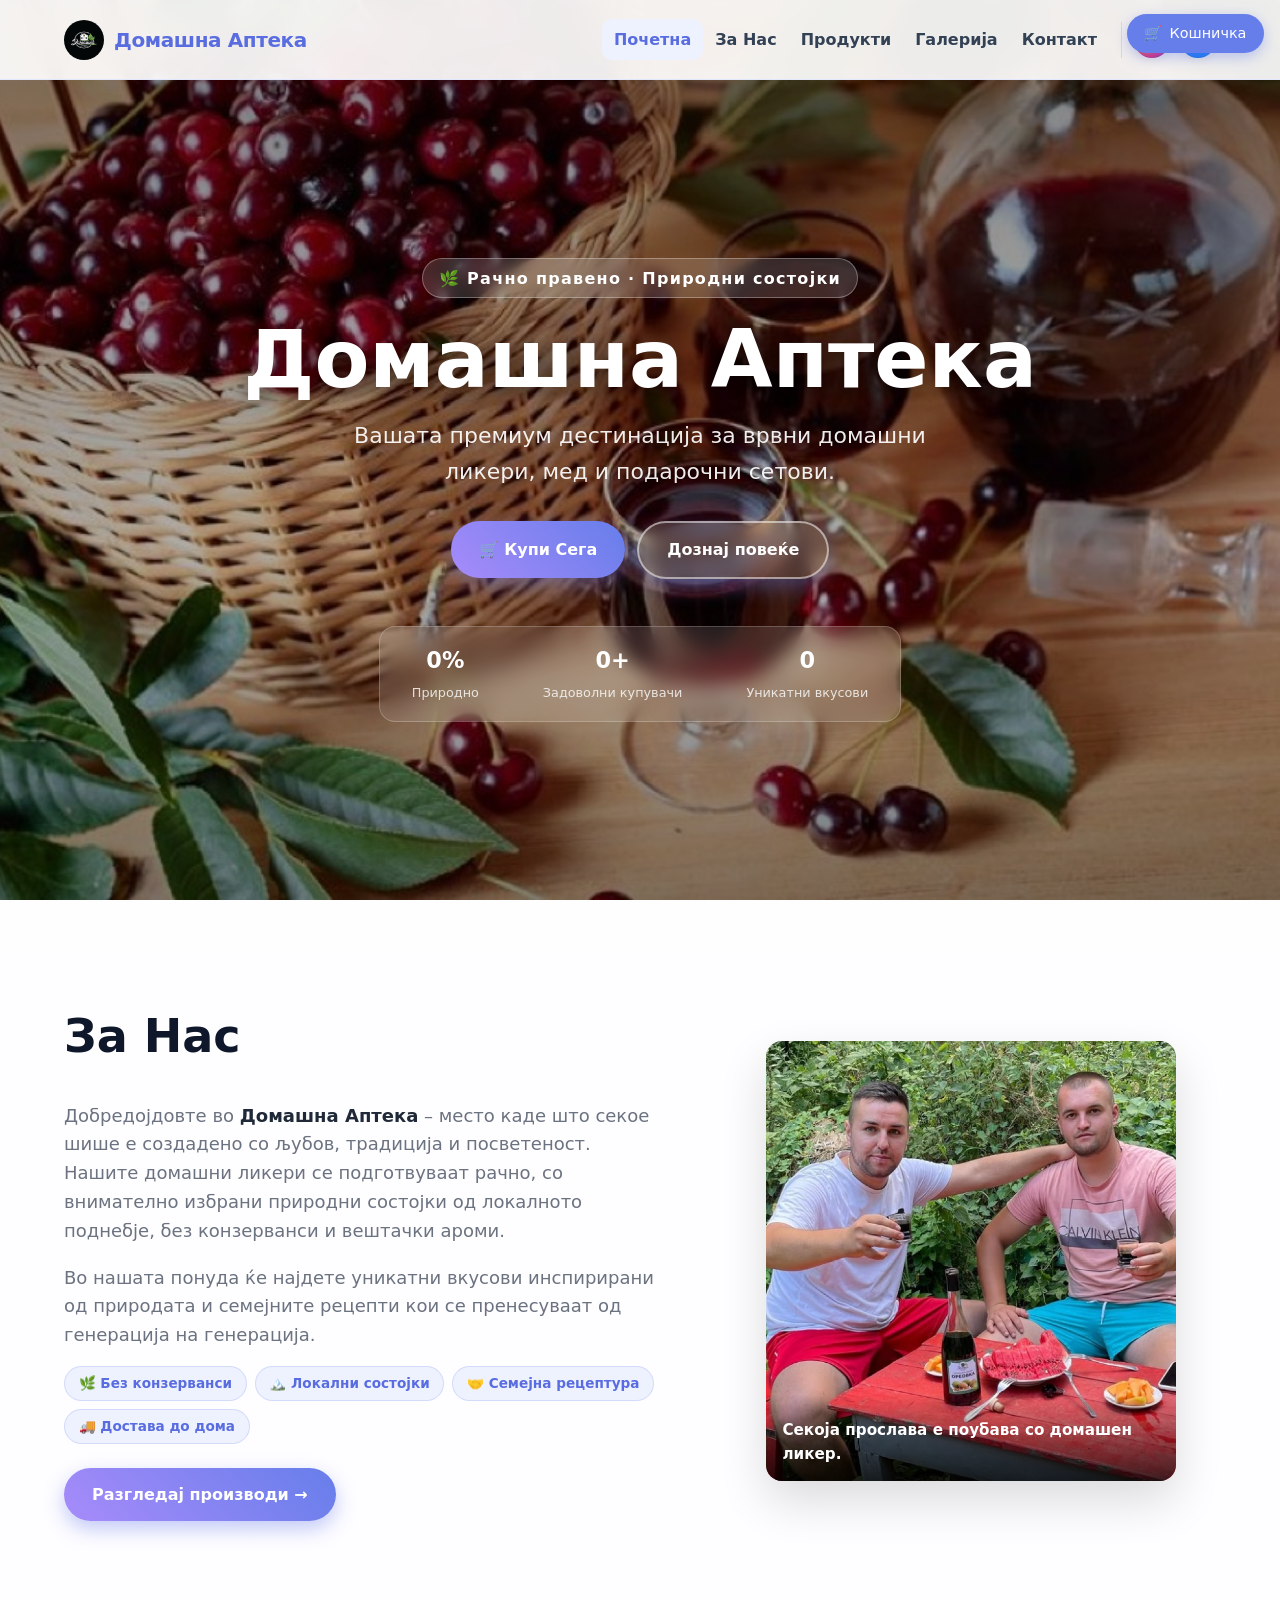
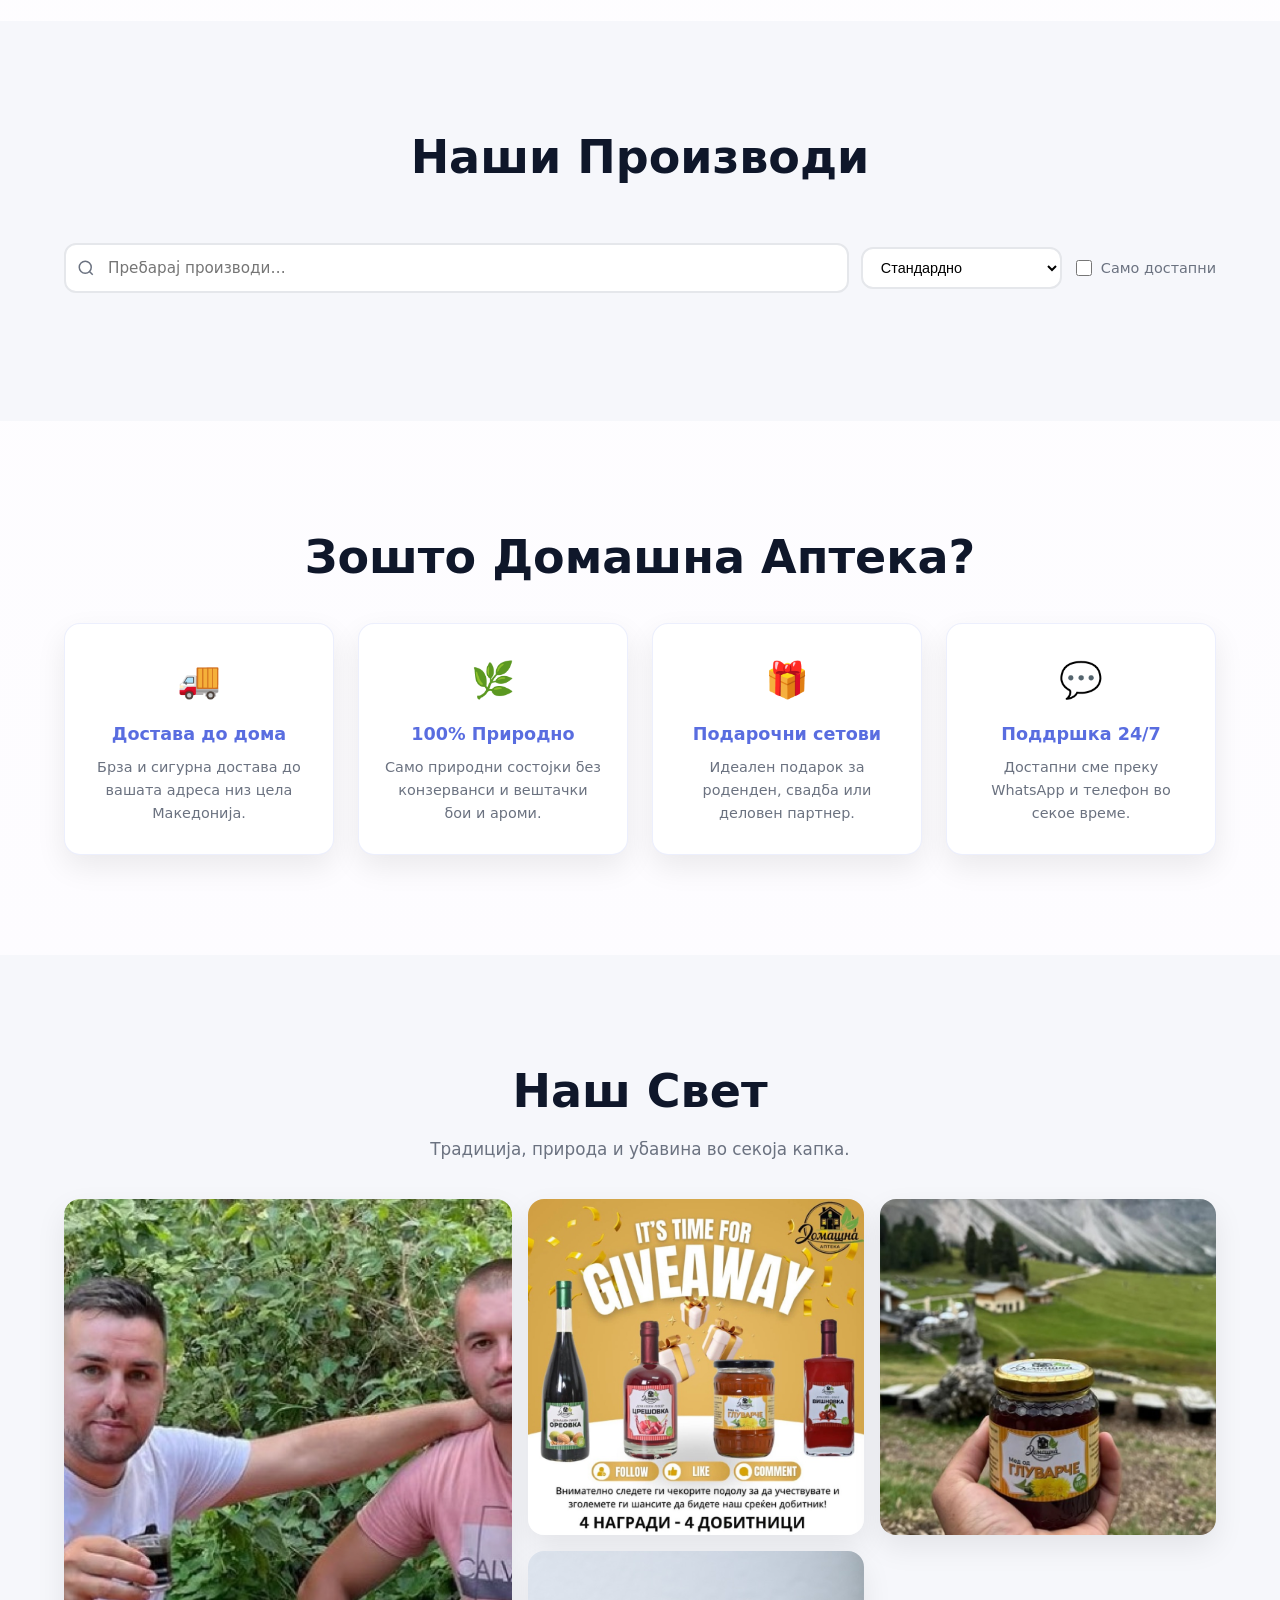
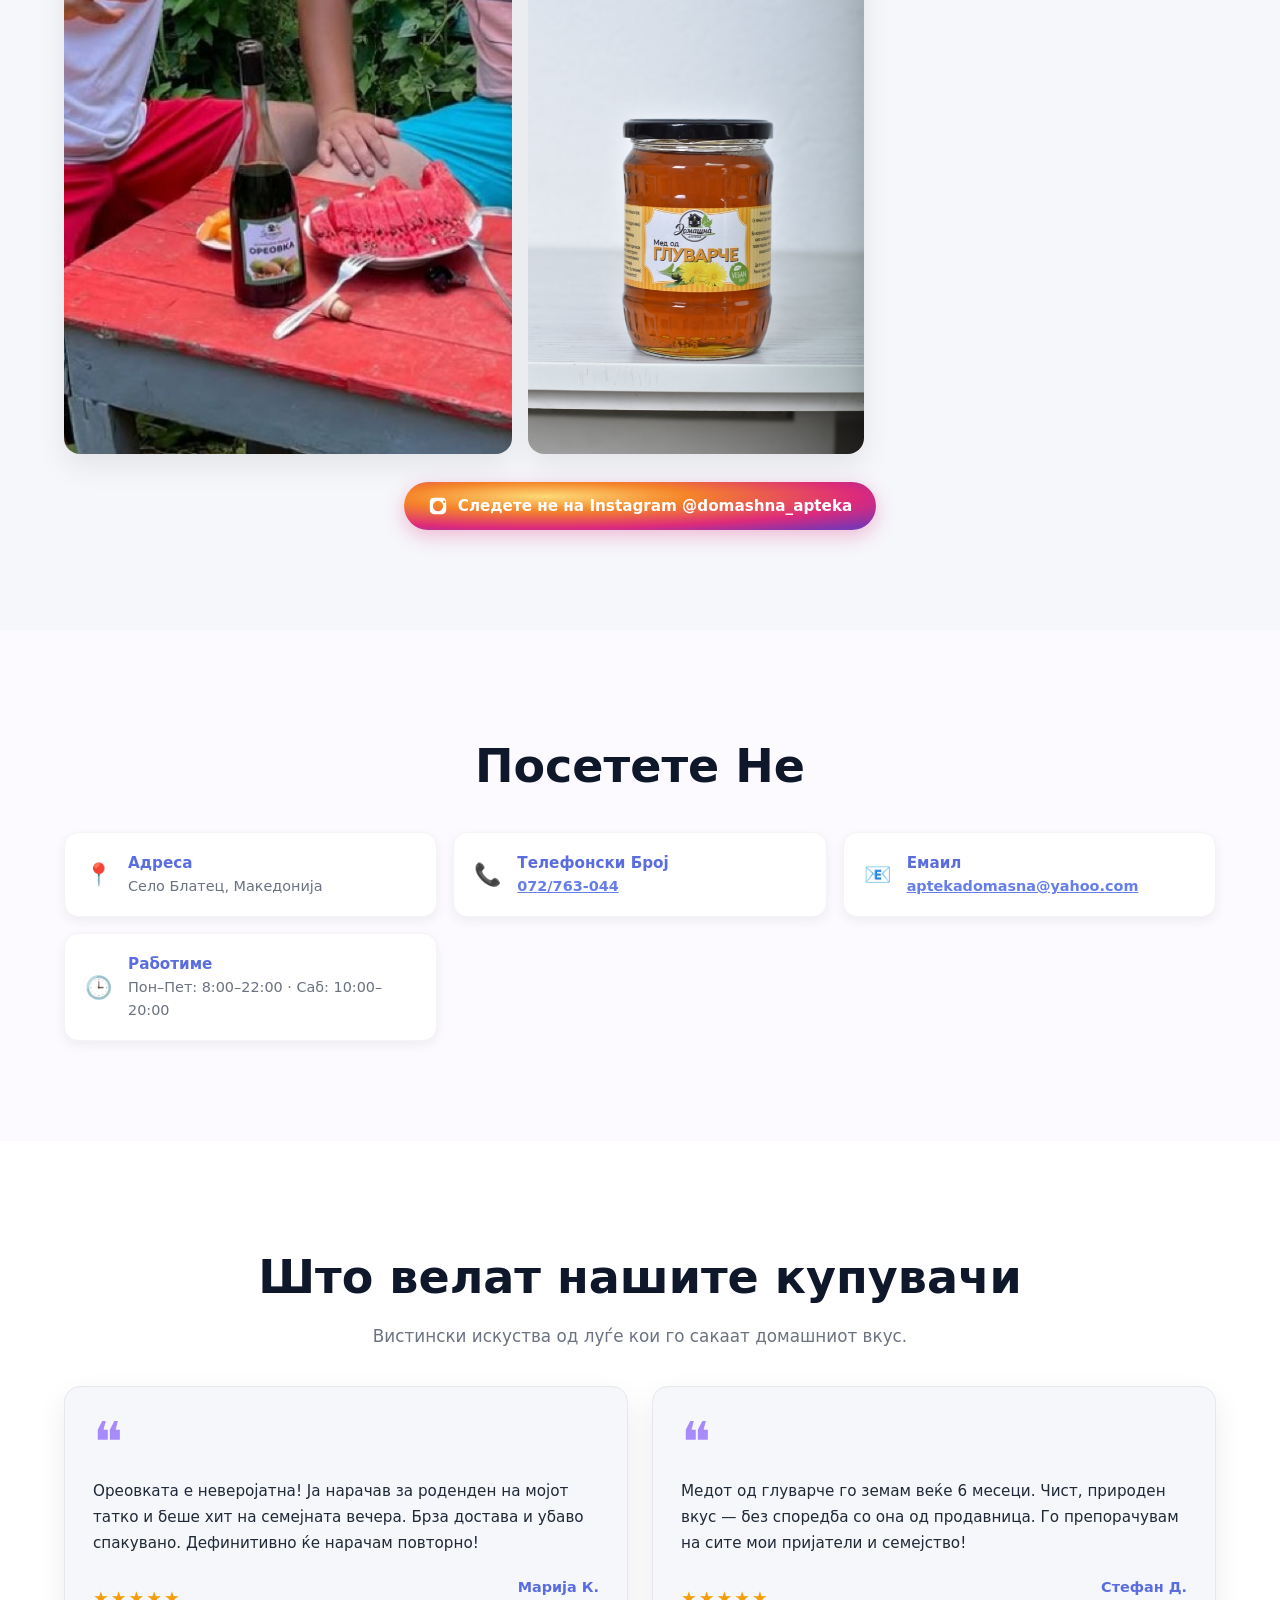
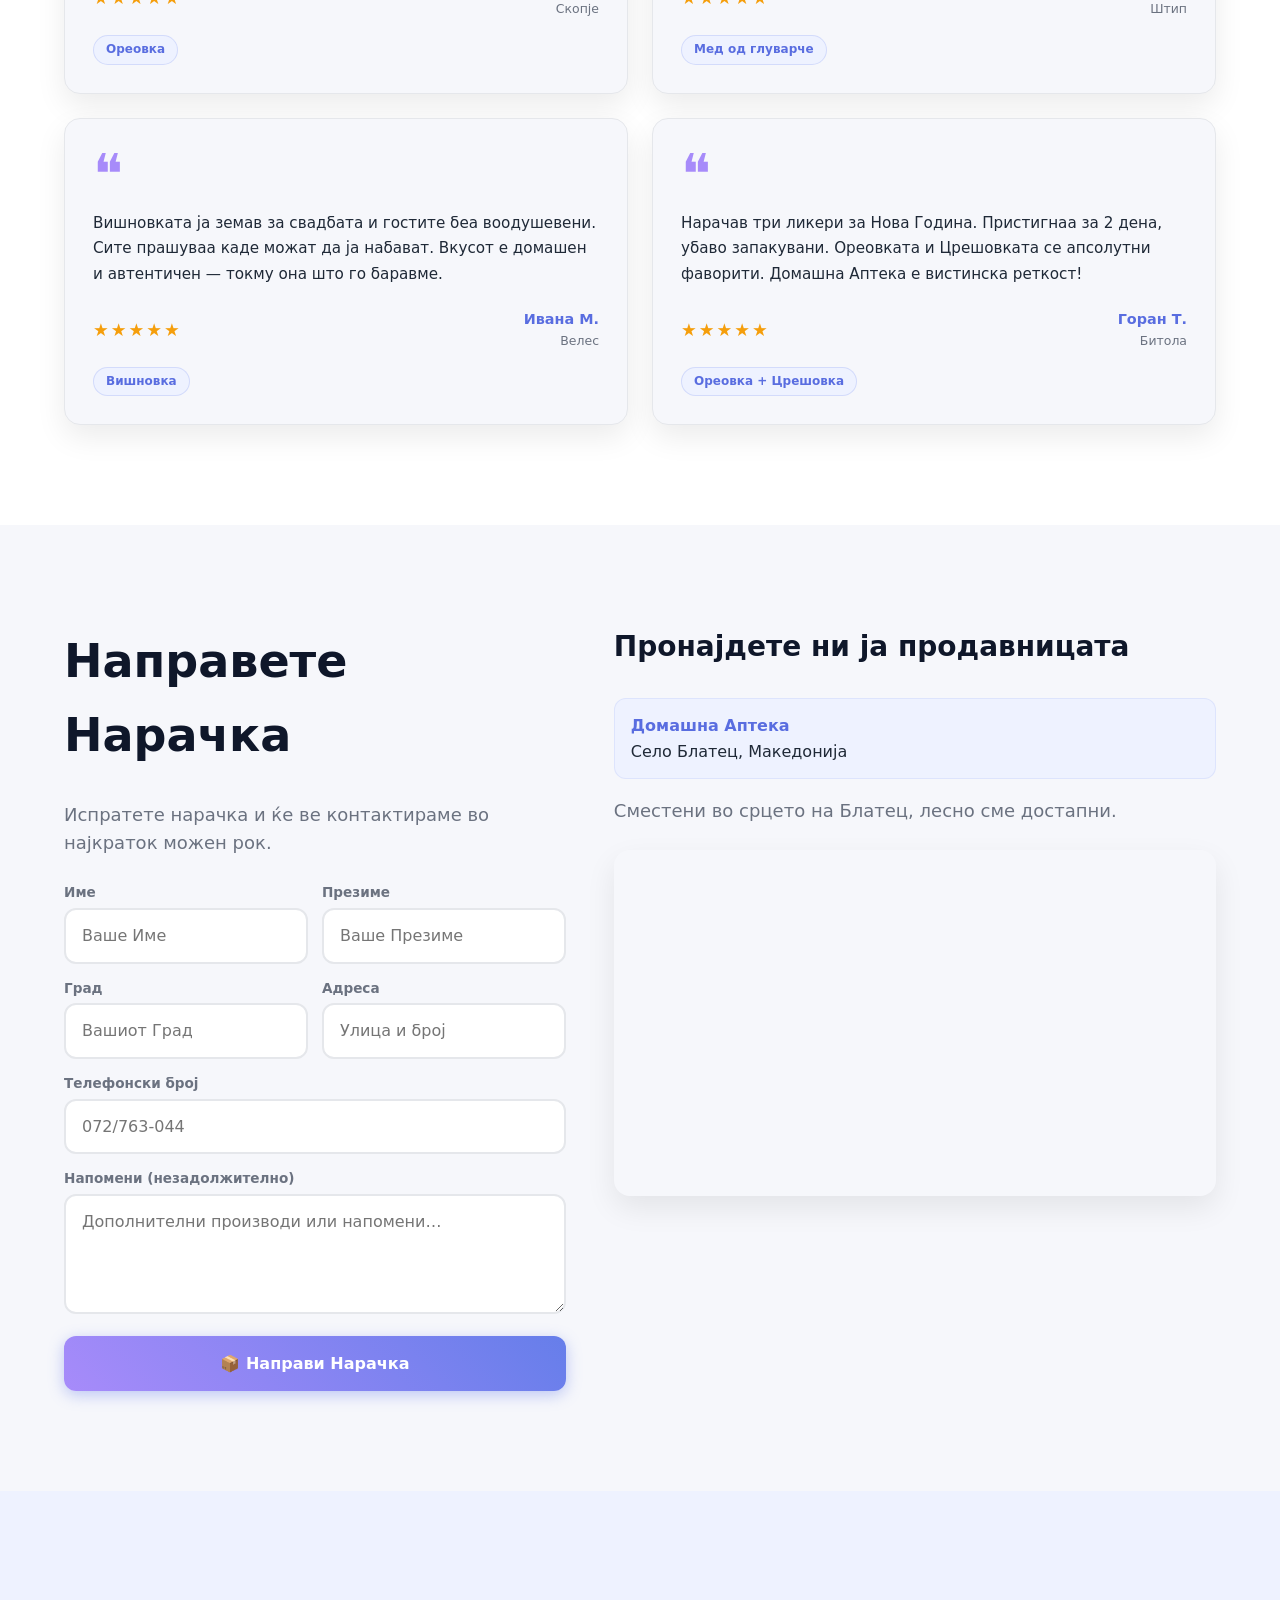
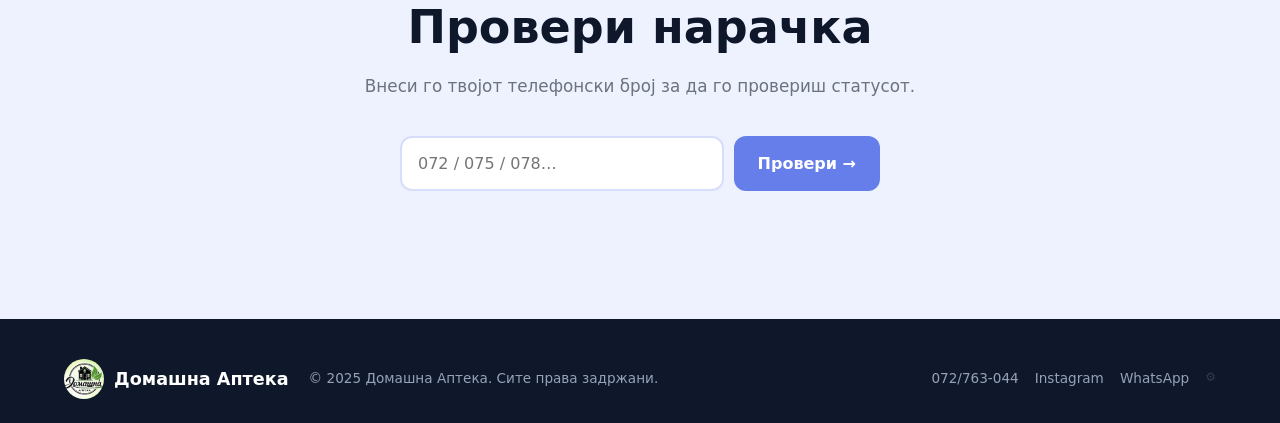
==== index.html @ 2263d2ec "Pre Release Features" ====
<!DOCTYPE html>
<html lang="mk">
<head>
  <meta charset="UTF-8" />
  <meta name="viewport" content="width=device-width, initial-scale=1" />
  <title>Домашна Аптека - Премиум домашни ликери и мед</title>
  <meta name="color-scheme" content="light" />
  <meta name="description" content="Домашна Аптека – рачно правени домашни ликери и мед од глуварче. Брза достава низ цела Македонија." />
  <link rel="canonical" href="https://domasna-apteka.com/" />
  <link rel="manifest" href="manifest.json" />
  <link rel="icon" href="Domasnav2/domasna_apteka/domasna_apteka_zeleno_logo.jpg" type="image/jpeg" />
  <meta name="theme-color" content="#667eea" />
  <meta name="apple-mobile-web-app-capable" content="yes" />
  <meta name="apple-mobile-web-app-status-bar-style" content="default" />

  <meta property="og:type"        content="website" />
  <meta property="og:locale"      content="mk_MK" />
  <meta property="og:title"       content="Домашна Аптека - Премиум домашни ликери и мед" />
  <meta property="og:description" content="Рачно правени домашни ликери, мед и подарочни сетови. Достава низ цела Македонија." />
  <meta property="og:url"         content="https://domasna-apteka.com/" />
  <meta property="og:image"       content="https://domasna-apteka.com/Domasnav2/domasna_apteka/Nazdravje.jpg" />

  <link rel="sitemap" type="application/xml" href="sitemap.xml" />
  <link rel="preload" as="image" href="Domasnav2/domasna_apteka/back_photo_index.jpg" fetchpriority="high" />
  <link rel="stylesheet" href="Domasnav2/style.css" />

  <script type="application/ld+json">
  {
    "@context": "https://schema.org",
    "@type": "LocalBusiness",
    "name": "Домашна Аптека",
    "url": "https://domasna-apteka.com/",
    "telephone": "+38972763044",
    "email": "aptekadomasna@yahoo.com",
    "image": "https://domasna-apteka.com/Domasnav2/domasna_apteka/Nazdravje.jpg",
    "priceRange": "$$",
    "address": {
      "@type": "PostalAddress",
      "addressCountry": "MK",
      "addressLocality": "Блатец",
      "streetAddress": "Село Блатец"
    },
    "openingHours": ["Mo-Fr 08:00-22:00", "Sa 10:00-20:00"]
  }
  </script>
</head>
<body>
  <a class="skip-link" href="#home">Прескокни до содржина</a>

  <!-- Toast container -->
  <div id="toastContainer" class="toast-container" aria-live="polite" aria-atomic="false"></div>

  <!-- Cart overlay -->
  <div class="cart-overlay" id="cartOverlay" aria-hidden="true"></div>

  <!-- Cart FAB -->
  <button class="cart-fab" id="cartFab" aria-label="Отвори кошничка" aria-haspopup="dialog">
    🛒 <span class="cart-fab-label">Кошничка</span>
    <span class="cart-badge" id="cartBadge1" hidden>0</span>
  </button>

  <!-- Cart Drawer -->
  <div class="cart-drawer" id="cartDrawer"
       role="dialog" aria-modal="true" aria-label="Кошничка" aria-hidden="true">
    <div class="cart-header">
      <h2 class="cart-title">🛒 Кошничка</h2>
      <button class="cart-close" id="cartClose" aria-label="Затвори кошничка">✕</button>
    </div>
    <div id="cartItems" class="cart-items">
      <p class="cart-empty">Кошничката е празна.</p>
    </div>
    <div class="cart-footer">
      <div class="cart-total">
        <span>Вкупно:</span>
        <strong id="cartTotal">0 ден</strong>
      </div>
      <button class="cart-checkout" id="cartCheckoutBtn" disabled>
        Продолжи кон нарачка →
      </button>
    </div>
  </div>

  <!-- ═══════════ Navbar ═══════════ -->
  <nav class="navbar" aria-label="Главна навигација">
    <div class="nav-inner container">
      <div class="brand">
        <img src="Domasnav2/domasna_apteka/domasna_apteka_logo_crno.jpg"
             alt="Лого Домашна Аптека" loading="eager" width="32" height="32" />
        <a href="#home" class="logo">Домашна Аптека</a>
      </div>
      <button class="nav-toggle" id="navToggle"
              aria-controls="navMenu" aria-expanded="false" aria-label="Мени">
        <span></span><span></span><span></span>
      </button>
      <div class="nav-menu" id="navMenu" role="menu">
        <a href="#home"     role="menuitem" class="active">Почетна</a>
        <a href="#about"    role="menuitem">За Нас</a>
        <a href="#products" role="menuitem">Продукти</a>
        <a href="#gallery"  role="menuitem">Галерија</a>
        <a href="#contact"  role="menuitem">Контакт</a>
        <div class="nav-social" aria-label="Социјални мрежи">
          <a class="social-link instagram"
             href="https://www.instagram.com/domashna_apteka/"
             target="_blank" rel="noopener noreferrer"
             aria-label="Instagram" title="Instagram">
            <svg viewBox="0 0 24 24" aria-hidden="true">
              <path fill="currentColor" d="M12 2.163c3.204 0 3.584.012 4.85.07 3.252.148 4.771 1.691 4.919 4.919.058 1.265.069 1.645.069 4.849 0 3.205-.012 3.584-.069 4.849-.149 3.225-1.664 4.771-4.919 4.919-1.266.058-1.644.07-4.85.07-3.204 0-3.584-.012-4.849-.07-3.26-.149-4.771-1.699-4.919-4.92-.058-1.265-.07-1.644-.07-4.849 0-3.204.013-3.583.07-4.849.149-3.227 1.664-4.771 4.919-4.919 1.266-.057 1.645-.069 4.849-.069zm0 3.675a6.162 6.162 0 1 0 0 12.324 6.162 6.162 0 0 0 0-12.324zm7.406-.358a1.44 1.44 0 1 0 0 2.88 1.44 1.44 0 0 0 0-2.88z"/>
            </svg>
          </a>
          <a class="social-link facebook"
             href="https://www.facebook.com/domashnaaptekaofficial"
             target="_blank" rel="noopener noreferrer"
             aria-label="Facebook" title="Facebook">
            <svg viewBox="0 0 24 24" aria-hidden="true">
              <path fill="currentColor" d="M24 12.073C24 5.446 18.627 0 12 0S0 5.446 0 12.073C0 18.1 4.388 23.064 10.125 23.964v-8.385H7.078v-3.47h3.047V9.43c0-3.007 1.792-4.669 4.533-4.669 1.312 0 2.686.235 2.686.235v2.953H15.83c-1.491 0-1.956.925-1.956 1.874v2.25h3.328l-.532 3.47h-2.796v8.385C19.612 23.027 24 18.062 24 12.073z"/>
            </svg>
          </a>
        </div>
      </div>
    </div>
  </nav>

  <!-- ═══════════ Hero ═══════════ -->
  <header id="home" class="hero">
    <div class="container hero-content">
      <p class="hero-eyebrow">🌿 Рачно правено · Природни состојки</p>
      <h1>Домашна Аптека</h1>
      <p class="hero-sub">Вашата премиум дестинација за врвни домашни ликери, мед и подарочни сетови.</p>
      <div class="hero-btns">
        <a class="btn btn--primary" href="#products">🛒 Купи Сега</a>
        <a class="btn btn--ghost" href="#about">Дознај повеќе</a>
      </div>
      <div class="hero-stats">
        <div class="hero-stat">
          <strong class="count-up" data-count="100" data-suffix="%">0%</strong>
          <span>Природно</span>
        </div>
        <div class="hero-stat">
          <strong class="count-up" data-count="50" data-suffix="+">0+</strong>
          <span>Задоволни купувачи</span>
        </div>
        <div class="hero-stat">
          <strong class="count-up" data-count="4" data-suffix="">0</strong>
          <span>Уникатни вкусови</span>
        </div>
      </div>
    </div>
  </header>

  <!-- ═══════════ About ═══════════ -->
  <section id="about">
    <div class="container about">
      <div class="about-text">
        <h2 class="section-title" style="text-align:left">За Нас</h2>
        <p>Добредојдовте во <strong>Домашна Аптека</strong> – место каде што секое шише е создадено со љубов, традиција и посветеност. Нашите домашни ликери се подготвуваат рачно, со внимателно избрани природни состојки од локалното поднебје, без конзерванси и вештачки ароми.</p>
        <p>Во нашата понуда ќе најдете уникатни вкусови инспирирани од природата и семејните рецепти кои се пренесуваат од генерација на генерација.</p>
        <div class="about-badges">
          <span class="about-badge">🌿 Без конзерванси</span>
          <span class="about-badge">🏔️ Локални состојки</span>
          <span class="about-badge">🤝 Семејна рецептура</span>
          <span class="about-badge">🚚 Достава до дома</span>
        </div>
        <a class="btn btn--primary" href="#products" style="margin-top:1.5rem;display:inline-block">Разгледај производи →</a>
      </div>
      <figure class="about-img">
        <img src="Domasnav2/domasna_apteka/Nazdravje.jpg"
             alt="Домашна Аптека - Наздравје" loading="lazy" />
        <figcaption>Секоја прослава е поубава со домашен ликер.</figcaption>
      </figure>
    </div>
  </section>

  <!-- ═══════════ Products ═══════════ -->
  <section id="products" class="bg-surface-2">
    <div class="container">
      <h2 class="section-title">Наши Производи</h2>

      <!-- Category tabs (populated by JS when products have categories) -->
      <div id="categoryTabs" class="category-tabs" hidden aria-label="Категории" role="tablist"></div>

      <!-- Search & filter toolbar -->
      <div class="products-toolbar" role="search" aria-label="Филтрирај производи">
        <div class="search-wrap">
          <label for="productSearch" class="sr-only">Пребарај производи</label>
          <svg class="search-icon" viewBox="0 0 24 24" aria-hidden="true" fill="none" stroke="currentColor" stroke-width="2">
            <circle cx="11" cy="11" r="8"/><path d="m21 21-4.35-4.35"/>
          </svg>
          <input type="search" id="productSearch" placeholder="Пребарај производи…" autocomplete="off" />
        </div>
        <div class="filter-group">
          <label for="productSort" class="sr-only">Сортирај</label>
          <select id="productSort" aria-label="Сортирај производи">
            <option value="default">Стандардно</option>
            <option value="price-asc">Цена: ниска → висока</option>
            <option value="price-desc">Цена: висока → ниска</option>
          </select>
          <label class="stock-toggle">
            <input type="checkbox" id="inStockOnly" />
            <span>Само достапни</span>
          </label>
        </div>
      </div>

      <div class="grid auto" id="productsGrid" aria-live="polite" aria-label="Листа на производи">
        <!-- Populated by app.js -->
      </div>
    </div>
  </section>

  <!-- ═══════════ Services ═══════════ -->
  <section id="services">
    <div class="container">
      <h2 class="section-title">Зошто Домашна Аптека?</h2>
      <div class="services-grid">
        <div class="service">
          <div class="service-icon">🚚</div>
          <h3>Достава до дома</h3>
          <p>Брза и сигурна достава до вашата адреса низ цела Македонија.</p>
        </div>
        <div class="service">
          <div class="service-icon">🌿</div>
          <h3>100% Природно</h3>
          <p>Само природни состојки без конзерванси и вештачки бои и ароми.</p>
        </div>
        <div class="service">
          <div class="service-icon">🎁</div>
          <h3>Подарочни сетови</h3>
          <p>Идеален подарок за роденден, свадба или деловен партнер.</p>
        </div>
        <div class="service">
          <div class="service-icon">💬</div>
          <h3>Поддршка 24/7</h3>
          <p>Достапни сме преку WhatsApp и телефон во секое време.</p>
        </div>
      </div>
    </div>
  </section>

  <!-- ═══════════ Gallery ═══════════ -->
  <section id="gallery" class="bg-surface-2">
    <div class="container">
      <h2 class="section-title">Наш Свет</h2>
      <p class="section-sub">Традиција, природа и убавина во секоја капка.</p>
      <div class="gallery-grid">
        <figure class="gallery-item gallery-item--tall">
          <img src="Domasnav2/domasna_apteka/Nazdravje.jpg"
               alt="Наздравје - Домашна Аптека" loading="lazy" />
          <figcaption>Традиција</figcaption>
        </figure>
        <figure class="gallery-item">
          <img src="Domasnav2/domasna_apteka/GiveAway.jpg"
               alt="Подарок од Домашна Аптека" loading="lazy" />
          <figcaption>Заедница</figcaption>
        </figure>
        <figure class="gallery-item">
          <img src="Domasnav2/domasna_apteka/medgluvarce_planina.jpg"
               alt="Мед Глуварче - природа" loading="lazy" />
          <figcaption>Природа</figcaption>
        </figure>
        <figure class="gallery-item">
          <img src="Domasnav2/domasna_apteka/DSC_0210.JPG"
               alt="Домашна Аптека - производство" loading="lazy" />
          <figcaption>Рачна изработка</figcaption>
        </figure>
      </div>
      <div class="gallery-cta">
        <a href="https://www.instagram.com/domashna_apteka/"
           target="_blank" rel="noopener noreferrer" class="btn-instagram">
          <svg viewBox="0 0 24 24" aria-hidden="true" width="20" height="20">
            <path fill="currentColor" d="M12 2.163c3.204 0 3.584.012 4.85.07 3.252.148 4.771 1.691 4.919 4.919.058 1.265.069 1.645.069 4.849 0 3.205-.012 3.584-.069 4.849-.149 3.225-1.664 4.771-4.919 4.919-1.266.058-1.644.07-4.85.07-3.204 0-3.584-.012-4.849-.07-3.26-.149-4.771-1.699-4.919-4.92-.058-1.265-.07-1.644-.07-4.849 0-3.204.013-3.583.07-4.849.149-3.227 1.664-4.771 4.919-4.919 1.266-.057 1.645-.069 4.849-.069zm0 3.675a6.162 6.162 0 1 0 0 12.324 6.162 6.162 0 0 0 0-12.324zm7.406-.358a1.44 1.44 0 1 0 0 2.88 1.44 1.44 0 0 0 0-2.88z"/>
          </svg>
          Следете не на Instagram @domashna_apteka
        </a>
      </div>
    </div>
  </section>

  <!-- ═══════════ Contact info ═══════════ -->
  <section id="contact">
    <div class="container">
      <h2 class="section-title">Посетете Не</h2>
      <div class="grid auto contact-quick">
        <div class="contact-item">
          <div class="ico">📍</div>
          <div><h4>Адреса</h4><p>Село Блатец, Македонија</p></div>
        </div>
        <div class="contact-item">
          <div class="ico">📞</div>
          <div>
            <h4>Телефонски Број</h4>
            <p><a href="tel:+38972763044">072/763-044</a></p>
          </div>
        </div>
        <div class="contact-item">
          <div class="ico">📧</div>
          <div>
            <h4>Емаил</h4>
            <p><a href="mailto:aptekadomasna@yahoo.com">aptekadomasna@yahoo.com</a></p>
          </div>
        </div>
        <div class="contact-item">
          <div class="ico">🕒</div>
          <div><h4>Работиме</h4><p>Пон–Пет: 8:00–22:00 · Саб: 10:00–20:00</p></div>
        </div>
      </div>
    </div>
  </section>

  <!-- ═══════════ Testimonials ═══════════ -->
  <section id="testimonials">
    <div class="container">
      <h2 class="section-title">Што велат нашите купувачи</h2>
      <p class="section-sub">Вистински искуства од луѓе кои го сакаат домашниот вкус.</p>
      <div class="testimonials-grid">

        <article class="testi-card">
          <div class="testi-quote">❝</div>
          <p class="testi-text">Ореовката е неверојатна! Ја нарачав за роденден на мојот татко и беше хит на семејната вечера. Брза достава и убаво спакувано. Дефинитивно ќе нарачам повторно!</p>
          <div class="testi-footer">
            <div class="testi-stars" aria-label="5 од 5 ѕвезди">★★★★★</div>
            <div class="testi-author">
              <strong>Марија К.</strong>
              <span>Скопје</span>
            </div>
          </div>
          <div class="testi-product">Ореовка</div>
        </article>

        <article class="testi-card">
          <div class="testi-quote">❝</div>
          <p class="testi-text">Медот од глуварче го земам веќе 6 месеци. Чист, природен вкус — без споредба со она од продавница. Го препорачувам на сите мои пријатели и семејство!</p>
          <div class="testi-footer">
            <div class="testi-stars" aria-label="5 од 5 ѕвезди">★★★★★</div>
            <div class="testi-author">
              <strong>Стефан Д.</strong>
              <span>Штип</span>
            </div>
          </div>
          <div class="testi-product">Мед од глуварче</div>
        </article>

        <article class="testi-card">
          <div class="testi-quote">❝</div>
          <p class="testi-text">Вишновката ја земав за свадбата и гостите беа воодушевени. Сите прашуваа каде можат да ја набават. Вкусот е домашен и автентичен — токму она што го баравме.</p>
          <div class="testi-footer">
            <div class="testi-stars" aria-label="5 од 5 ѕвезди">★★★★★</div>
            <div class="testi-author">
              <strong>Ивана М.</strong>
              <span>Велес</span>
            </div>
          </div>
          <div class="testi-product">Вишновка</div>
        </article>

        <article class="testi-card">
          <div class="testi-quote">❝</div>
          <p class="testi-text">Нарачав три ликери за Нова Година. Пристигнаа за 2 дена, убаво запакувани. Ореовката и Црешовката се апсолутни фаворити. Домашна Аптека е вистинска реткост!</p>
          <div class="testi-footer">
            <div class="testi-stars" aria-label="5 од 5 ѕвезди">★★★★★</div>
            <div class="testi-author">
              <strong>Горан Т.</strong>
              <span>Битола</span>
            </div>
          </div>
          <div class="testi-product">Ореовка + Црешовка</div>
        </article>

      </div>
    </div>
  </section>

  <!-- ═══════════ Order form & Map ═══════════ -->
  <section class="bg-surface-2">
    <div class="container contact-wrap" id="order">

      <!-- Left: form or confirmation -->
      <div>
        <h2 class="section-title mb-8" style="text-align:left">Направете Нарачка</h2>
        <p class="subtitle">Испратете нарачка и ќе ве контактираме во најкраток можен рок.</p>

        <!-- Form -->
        <div id="formSection">
          <div class="alert ok" id="successMessage" hidden role="alert"></div>
          <div class="alert err" id="errorMessage"  hidden role="alert"></div>

          <form id="contactForm" novalidate>
            <div class="form-group-grid">
              <div>
                <label for="name">Име</label>
                <input type="text" id="name" name="name" placeholder="Ваше Име"
                       autocomplete="given-name" required />
              </div>
              <div>
                <label for="surname">Презиме</label>
                <input type="text" id="surname" name="surname" placeholder="Ваше Презиме"
                       autocomplete="family-name" required />
              </div>
            </div>
            <div class="form-group-grid">
              <div>
                <label for="city">Град</label>
                <input type="text" id="city" name="city" placeholder="Вашиот Град"
                       autocomplete="address-level2" required />
              </div>
              <div>
                <label for="address">Адреса</label>
                <input type="text" id="address" name="address" placeholder="Улица и број"
                       autocomplete="street-address" required />
              </div>
            </div>
            <div>
              <label for="phone">Телефонски број</label>
              <input type="tel" id="phone" name="phone" placeholder="072/763-044"
                     inputmode="tel" autocomplete="tel" required
                     pattern="^\+?[0-9\s\-()]{7,}$"
                     title="Внесете валиден телефонски број" />
            </div>
            <div>
              <label for="message">Напомени (незадолжително)</label>
              <textarea id="message" name="message"
                        placeholder="Дополнителни производи или напомени…"></textarea>
            </div>
            <button type="submit" id="submitBtn">📦 Направи Нарачка</button>
          </form>
        </div>

        <!-- Order confirmation (shown after successful submit) -->
        <div id="orderConfirm" hidden class="order-confirm"></div>
      </div>

      <!-- Right: map -->
      <div>
        <h3 class="section-title mb-8" style="text-align:left;font-size:clamp(20px,2.5vw,28px)">Пронајдете ни ја продавницата</h3>
        <div class="location-info">
          <strong>Домашна Аптека</strong><br />
          <span>Село Блатец, Македонија</span>
        </div>
        <p class="subtitle">Сместени во срцето на Блатец, лесно сме достапни.</p>
        <div class="map">
          <iframe loading="lazy" allowfullscreen referrerpolicy="no-referrer-when-downgrade"
            title="Локација на Домашна Аптека"
            src="https://www.google.com/maps/embed?pb=!1m18!1m12!1m3!1d10234.690689928013!2d22.57366382890801!3d41.83584450320912!2m3!1f0!2f0!3f0!3m2!1i1024!2i768!4f13.1!3m3!1m2!1s0x13558ae7ae6c31eb%3A0x7187b72871c4fe4e!2sBlatec!5e1!3m2!1sen!2smk!4v1750812785517!5m2!1sen!2smk"></iframe>
        </div>
      </div>
    </div>
  </section>

  <!-- ═══════════ Order status lookup ═══════════ -->
  <section id="track">
    <div class="container">
      <h2 class="section-title">Провери нарачка</h2>
      <p class="section-sub">Внеси го твојот телефонски број за да го провериш статусот.</p>
      <div class="status-lookup">
        <label for="statusPhone" class="sr-only">Телефонски број</label>
        <input type="tel" id="statusPhone" placeholder="072 / 075 / 078…" inputmode="tel" />
        <button id="statusLookupBtn" class="btn-lookup">Провери →</button>
      </div>
      <div id="statusResult" class="status-result" aria-live="polite"></div>
    </div>
  </section>

  <!-- ═══════════ Footer ═══════════ -->
  <footer>
    <div class="footer-inner container">
      <div class="footer-brand">
        <img src="Domasnav2/domasna_apteka/domasna_apteka_zeleno_logo.jpg"
             alt="Домашна Аптека" width="40" height="40" loading="lazy" />
        <span>Домашна Аптека</span>
      </div>
      <p class="footer-copy">&copy; 2025 Домашна Аптека. Сите права задржани.</p>
      <div class="footer-links">
        <a href="tel:+38972763044">072/763-044</a>
        <a href="https://www.instagram.com/domashna_apteka/" target="_blank" rel="noopener">Instagram</a>
        <a href="https://wa.me/38972763044" target="_blank" rel="noopener">WhatsApp</a>
        <a href="admin.html" style="opacity:.25;font-size:.75rem">⚙</a>
      </div>
    </div>
  </footer>

  <!-- Mobile tab bar -->
  <nav class="tab-bar" aria-label="Мобилна навигација">
    <a class="tab-item" href="#home" data-section="home" aria-label="Почетна">
      <svg viewBox="0 0 24 24" fill="none" stroke="currentColor" stroke-width="2" aria-hidden="true">
        <path d="M3 9l9-7 9 7v11a2 2 0 0 1-2 2H5a2 2 0 0 1-2-2z"/><polyline points="9 22 9 12 15 12 15 22"/>
      </svg>
      <span>Почетна</span>
    </a>
    <a class="tab-item" href="#products" data-section="products" aria-label="Производи">
      <svg viewBox="0 0 24 24" fill="none" stroke="currentColor" stroke-width="2" aria-hidden="true">
        <path d="M21 16V8a2 2 0 0 0-1-1.73l-7-4a2 2 0 0 0-2 0l-7 4A2 2 0 0 0 3 8v8a2 2 0 0 0 1 1.73l7 4a2 2 0 0 0 2 0l7-4A2 2 0 0 0 21 16z"/>
      </svg>
      <span>Производи</span>
    </a>
    <button class="tab-item tab-item--cart" id="cartTab" aria-label="Кошничка">
      <span class="tab-cart-wrap">
        <svg viewBox="0 0 24 24" fill="none" stroke="currentColor" stroke-width="2" aria-hidden="true">
          <circle cx="9" cy="21" r="1"/><circle cx="20" cy="21" r="1"/>
          <path d="M1 1h4l2.68 13.39a2 2 0 0 0 2 1.61h9.72a2 2 0 0 0 2-1.61L23 6H6"/>
        </svg>
        <span class="cart-badge tab-cart-badge" hidden>0</span>
      </span>
      <span>Кошничка</span>
    </button>
    <a class="tab-item" href="#order" data-section="order" aria-label="Нарачај">
      <svg viewBox="0 0 24 24" fill="none" stroke="currentColor" stroke-width="2" aria-hidden="true">
        <path d="M14 2H6a2 2 0 0 0-2 2v16a2 2 0 0 0 2 2h12a2 2 0 0 0 2-2V8z"/><polyline points="14 2 14 8 20 8"/><line x1="16" y1="13" x2="8" y2="13"/><line x1="16" y1="17" x2="8" y2="17"/><polyline points="10 9 9 9 8 9"/>
      </svg>
      <span>Нарачај</span>
    </a>
  </nav>

  <!-- Lightbox -->
  <div id="lightbox" class="lightbox" hidden role="dialog" aria-modal="true" aria-label="Преглед на слика">
    <button class="lightbox-close" id="lightboxClose" aria-label="Затвори">✕</button>
    <img id="lightboxImg" src="" alt="" />
  </div>

  <script src="https://cdn.jsdelivr.net/npm/@emailjs/browser@4/dist/email.min.js"></script>
  <script type="module" src="Domasnav2/app.js"></script>
  <script>
    if ('serviceWorker' in navigator) {
      navigator.serviceWorker.register('./sw.js').catch(() => {});
    }
  </script>
</body>
</html>
---- Domasnav2/style.css ----
/* ─── Design tokens ─────────────────────────────────────────── */
:root {
  --bg-grad-start: #ffffff;
  --bg-grad-end:   #faf7ff;
  --text:          #1f2937;
  --muted:         #6b7280;

  --brand:         #667eea;
  --brand-dark:    #596de0;
  --brand-light:   #eef2ff;
  --brand-accent:  #a78bfa;

  --surface:       #ffffff;
  --surface-2:     #f6f7fb;
  --danger:        #e11d48;
  --success:       #16a34a;
  --warning:       #d97706;

  --radius:        16px;
  --radius-sm:     8px;
  --shadow:        0 12px 30px rgba(0,0,0,.08);
  --shadow-lg:     0 20px 48px rgba(0,0,0,.14);
  --container:     1200px;
  --nav-height:    64px;
  --nav-height-lg: 80px;
  --trans:         0.22s ease;

  --nav-icon-size: clamp(44px, 9vw, 52px);
  --nav-icon-gap:  clamp(10px, 3vw, 14px);
}

/* ─── Reset ─────────────────────────────────────────────────── */
*, *::before, *::after { box-sizing: border-box; }
html {
  scroll-behavior: smooth;
  scroll-padding-top: var(--nav-height);
}
body {
  margin: 0;
  font-family: system-ui, -apple-system, Segoe UI, Roboto, Arial, sans-serif;
  color: var(--text);
  background: linear-gradient(180deg, var(--bg-grad-start) 0%, var(--bg-grad-end) 100%);
  line-height: 1.6;
}
img { max-width: 100%; display: block; height: auto; }
a   { color: inherit; text-decoration: none; }

/* ─── Utilities ─────────────────────────────────────────────── */
.sr-only {
  position: absolute; width: 1px; height: 1px; padding: 0;
  margin: -1px; overflow: hidden; clip: rect(0,0,0,0);
  white-space: nowrap; border: 0;
}
.container {
  max-width: var(--container);
  margin-inline: auto;
  padding-inline: clamp(16px, 3vw, 24px);
}
section { padding-block: clamp(60px, 8vw, 100px); }
.grid   { display: grid; gap: clamp(20px, 3vw, 32px); }
.grid.auto { grid-template-columns: repeat(auto-fit, minmax(280px, 1fr)); }
.bg-white     { background: var(--surface); }
.bg-surface-2 { background: var(--surface-2); }
.mb-8 { margin-bottom: 8px; }
.muted { color: var(--muted); }
.brand-text { color: var(--brand); }
.subtitle   { font-size: 1.125rem; color: var(--muted); margin-bottom: 24px; }
.section-sub { text-align: center; color: var(--muted); margin: -20px 0 36px; font-size: 1.05rem; }

.section-title {
  font-size: clamp(28px, 4.5vw, 46px);
  text-align: center; margin: 0 0 28px;
  color: #0f172a; font-weight: 800;
}

/* ─── Skip link ─────────────────────────────────────────────── */
.skip-link {
  position: absolute; left: -9999px; top: 0;
  background: var(--brand); color: #fff;
  padding: 8px 12px; border-radius: 8px; z-index: 9999;
}
.skip-link:focus { left: 8px; }

/* ─── Navbar ────────────────────────────────────────────────── */
.navbar {
  position: fixed; inset-inline: 0; top: 0;
  z-index: 50; height: var(--nav-height);
  background: rgba(255,255,255,.92);
  backdrop-filter: saturate(180%) blur(14px);
  border-bottom: 1px solid #e0e7ff;
}
.nav-inner {
  display: flex; align-items: center; justify-content: space-between;
  gap: 12px; height: 100%; padding: 8px 12px;
}
.brand { display: flex; align-items: center; gap: 10px; min-width: 0; }
.brand img { width: 32px; height: 32px; border-radius: 50%; }
.brand .logo {
  font-weight: 800; font-size: 16px;
  letter-spacing: -0.02em; color: var(--brand-dark); white-space: nowrap;
}
.nav-toggle {
  inline-size: 44px; block-size: 44px;
  display: grid; place-items: center;
  border: none; background: var(--brand-light);
  border-radius: 50%; cursor: pointer; transition: var(--trans);
  flex-shrink: 0;
}
.nav-toggle span {
  display: block; width: 20px; height: 2px;
  background: var(--brand); border-radius: 1px; transition: var(--trans);
}
.nav-toggle span + span { margin-top: 5px; }
.nav-menu {
  position: fixed; inset: var(--nav-height) 0 auto 0;
  display: none; flex-direction: column;
  background: var(--surface);
  border-bottom: 1px solid #eee; box-shadow: var(--shadow);
  z-index: 49;
}
.nav-menu a {
  padding: 14px 16px; text-align: center;
  font-weight: 600; color: #334155;
  transition: background var(--trans), color var(--trans);
}
.nav-menu a.active, .nav-menu a:hover {
  background: var(--brand-light); color: var(--brand-dark);
}
.nav-menu.show { display: flex; }
.nav-social {
  display: flex; gap: var(--nav-icon-gap);
  align-items: center; justify-content: center; padding: 16px 0;
}
.nav-social .social-link {
  display: inline-flex; align-items: center; justify-content: center;
  width: var(--nav-icon-size); height: var(--nav-icon-size);
  border-radius: 999px; background: #fff;
  box-shadow: 0 2px 8px rgba(0,0,0,.06), inset 0 0 0 1px rgba(0,0,0,.05);
  transition: transform var(--trans), box-shadow var(--trans); color: #111;
}
.nav-social .social-link:hover { transform: translateY(-2px); box-shadow: 0 6px 16px rgba(0,0,0,.12); }
.nav-social .social-link svg { width: calc(var(--nav-icon-size) * .56); height: calc(var(--nav-icon-size) * .56); }
.nav-social .instagram {
  background: radial-gradient(120% 120% at 30% 30%,
    #feda77 0%, #f58529 25%, #dd2a7b 55%, #8134af 75%, #515bd4 100%);
  color: #fff;
}
.nav-social .facebook { background: #1877f2; color: #fff; }

@media (min-width: 1024px) {
  html { scroll-padding-top: var(--nav-height-lg); }
  .navbar { height: var(--nav-height-lg); }
  .nav-inner { padding: 8px 24px; }
  .brand img  { width: 40px; height: 40px; }
  .brand .logo { font-size: 20px; }
  .nav-toggle { display: none; }
  .nav-menu {
    display: flex !important; position: static;
    flex-direction: row; background: transparent;
    border: 0; box-shadow: none; align-items: center; z-index: auto;
  }
  .nav-menu a { padding: 8px 12px; border-radius: 10px; }
  :root { --nav-icon-size: 36px; --nav-icon-gap: 10px; }
  .nav-social { padding: 0 0 0 12px; margin-left: 12px; border-left: 1px solid rgba(118,75,162,.15); }
}

/* ─── Hero ──────────────────────────────────────────────────── */
.hero {
  min-height: 100svh;
  display: grid; place-items: center; text-align: center;
  color: #fff; position: relative;
  background: url('domasna_apteka/back_photo_index.jpg') center / cover no-repeat;
  padding-top: var(--nav-height);
}
.hero::before {
  content: ''; position: absolute; inset: 0;
  background: linear-gradient(to bottom, rgba(0,0,0,.5) 0%, rgba(0,0,0,.3) 60%, rgba(0,0,0,.5) 100%);
  z-index: 1; pointer-events: none;
}
.hero > .container, .hero-content { position: relative; z-index: 2; }
.hero-eyebrow {
  font-size: clamp(.8rem, 2vw, 1rem);
  font-weight: 600; letter-spacing: .08em;
  background: rgba(255,255,255,.15);
  backdrop-filter: blur(8px);
  border: 1px solid rgba(255,255,255,.3);
  padding: .4rem 1rem; border-radius: 999px;
  display: inline-block; margin-bottom: 1.25rem;
}
.hero h1 {
  font-size: clamp(40px, 9vw, 80px);
  margin: 0 0 16px; font-weight: 900;
  text-shadow: 0 4px 20px rgba(0,0,0,.5);
  line-height: 1.05;
}
.hero-sub {
  font-size: clamp(16px, 2.5vw, 22px);
  margin: 0 0 32px; opacity: .92; font-weight: 400;
  max-width: 600px; margin-inline: auto;
}
.hero-btns {
  display: flex; gap: 12px; justify-content: center;
  flex-wrap: wrap; margin-bottom: 3rem;
}
.hero-stats {
  display: flex; gap: clamp(24px, 5vw, 64px);
  justify-content: center;
  background: rgba(255,255,255,.12);
  backdrop-filter: blur(10px);
  border: 1px solid rgba(255,255,255,.2);
  border-radius: var(--radius);
  padding: 1rem 2rem;
  width: fit-content;
  margin-inline: auto;
}
.hero-stat { text-align: center; }
.hero-stat strong { display: block; font-size: 1.4rem; font-weight: 800; }
.hero-stat span   { font-size: .8rem; opacity: .8; }

/* Crossfade layers */
.hero-layer {
  position: absolute; inset: 0; z-index: 0;
  background-size: cover; background-position: center;
  opacity: 0; transition: opacity 1.5s ease;
  pointer-events: none;
}
.hero-layer--in { opacity: 1; }

/* Buttons */
.btn, .btn--primary, .btn--ghost {
  display: inline-flex; align-items: center; gap: .5rem;
  padding: 14px 28px; border-radius: 999px;
  font-weight: 700; font-size: 1rem;
  transition: transform var(--trans), box-shadow var(--trans), opacity var(--trans);
  white-space: nowrap; cursor: pointer; border: none;
}
.btn--primary, .btn {
  background: linear-gradient(45deg, var(--brand-accent), var(--brand));
  color: #fff;
  box-shadow: 0 8px 20px rgba(102,126,234,.4);
}
.btn--primary:hover, .btn:hover {
  transform: translateY(-2px); box-shadow: 0 12px 28px rgba(102,126,234,.5);
}
.btn--ghost {
  background: rgba(255,255,255,.15);
  color: #fff; border: 2px solid rgba(255,255,255,.5);
  backdrop-filter: blur(8px);
}
.btn--ghost:hover { background: rgba(255,255,255,.25); transform: translateY(-2px); }

/* ─── About ─────────────────────────────────────────────────── */
.about { display: grid; gap: 40px; }
.about-text p { color: var(--muted); font-size: clamp(15px, 1.8vw, 18px); margin-bottom: 12px; }
.about-text p strong { color: var(--text); }
.about-badges {
  display: flex; flex-wrap: wrap; gap: 8px; margin-top: 16px;
}
.about-badge {
  background: var(--brand-light); color: var(--brand-dark);
  border: 1px solid rgba(102,126,234,.2);
  border-radius: 999px; padding: .35rem .85rem;
  font-size: .85rem; font-weight: 600;
}
.about-img {
  border-radius: var(--radius); overflow: hidden;
  box-shadow: var(--shadow-lg); position: relative;
}
.about-img img { width: 100%; height: 100%; object-fit: cover; min-height: 300px; }
.about-img figcaption {
  position: absolute; bottom: 0; left: 0; right: 0;
  background: linear-gradient(to top, rgba(0,0,0,.75), transparent);
  color: #fff; padding: 1.5rem 1rem .9rem;
  font-weight: 600; font-size: .95rem;
}
@media (min-width: 900px) {
  .about { grid-template-columns: 1.1fr 0.9fr; align-items: center; gap: 64px; }
  .about-img img { min-height: 440px; }
}

/* ─── Category tabs ──────────────────────────────────────────── */
.category-tabs {
  display: flex; gap: 8px; flex-wrap: wrap;
  margin-bottom: 20px;
}
.cat-tab {
  padding: .45rem 1.1rem; border-radius: 999px;
  border: 2px solid #d1d5db; background: var(--surface);
  color: var(--muted); font-size: .9rem; font-weight: 600;
  cursor: pointer; transition: all var(--trans);
}
.cat-tab:hover { border-color: var(--brand); color: var(--brand-dark); }
.cat-tab--active {
  background: var(--brand); border-color: var(--brand);
  color: #fff;
}

/* ─── Products toolbar ───────────────────────────────────────── */
.products-toolbar {
  display: flex; flex-wrap: wrap; gap: 12px;
  align-items: center; margin-bottom: 28px;
}
.search-wrap { position: relative; flex: 1; min-width: 200px; }
.search-wrap input {
  width: 100%; padding: 11px 16px 11px 42px;
  border: 2px solid #e5e7eb; border-radius: 12px;
  font-size: .95rem; background: var(--surface);
  transition: border-color var(--trans), box-shadow var(--trans);
}
.search-wrap input:focus {
  outline: none; border-color: var(--brand);
  box-shadow: 0 0 0 3px rgba(102,126,234,.15);
}
.search-icon {
  position: absolute; left: 13px; top: 50%; transform: translateY(-50%);
  width: 18px; height: 18px; color: var(--muted); pointer-events: none;
}
.filter-group { display: flex; gap: 10px; align-items: center; flex-wrap: wrap; }
.filter-group select {
  padding: 10px 14px; border: 2px solid #e5e7eb;
  border-radius: 12px; font-size: .9rem;
  background: var(--surface); cursor: pointer;
  transition: border-color var(--trans);
}
.filter-group select:focus { outline: none; border-color: var(--brand); }
.stock-toggle {
  display: flex; align-items: center; gap: 6px;
  font-size: .9rem; color: var(--muted); cursor: pointer; user-select: none;
}
.stock-toggle input[type="checkbox"] { width: 16px; height: 16px; accent-color: var(--brand); cursor: pointer; }

/* ─── Skeleton ───────────────────────────────────────────────── */
@keyframes skel-pulse { 0%,100% { opacity: 1; } 50% { opacity: .4; } }
.skel {
  border-radius: 8px;
  background: linear-gradient(90deg, #e8e8e8 0%, #f5f5f5 50%, #e8e8e8 100%);
  animation: skel-pulse 1.4s ease-in-out infinite;
}
.skel-img   { width: 100%; aspect-ratio: 16/10; border-radius: 0; }
.skel-title { height: 22px; width: 70%; margin-bottom: 10px; }
.skel-line  { height: 14px; width: 90%; margin-bottom: 8px; }
.skel-line--short { width: 50%; }
.skel-btn   { height: 38px; width: 120px; margin-top: 12px; }
.card--skel { pointer-events: none; }

/* ─── Product cards ──────────────────────────────────────────── */
.card {
  background: var(--surface); border-radius: var(--radius);
  overflow: hidden; box-shadow: var(--shadow);
  display: flex; flex-direction: column; position: relative;
  transition: box-shadow var(--trans), transform var(--trans);
}
.card:hover { transform: translateY(-5px); box-shadow: var(--shadow-lg); }
.card .media {
  aspect-ratio: 16/10; overflow: hidden; background: var(--surface-2);
  position: relative;
}
.card .media img {
  width: 100%; height: 100%; object-fit: cover;
  transition: transform 0.4s cubic-bezier(.25,.1,.3,1);
}
.card:hover .media img { transform: scale(1.08); }

/* Fallback for broken images */
.card .media.img-failed {
  display: flex; align-items: center; justify-content: center;
  background: var(--brand-light);
}
.card .media.img-failed::after {
  content: '🍾';
  font-size: 3.5rem;
  display: block;
}

.card .body {
  padding: 20px; display: flex; flex-direction: column;
  gap: 8px; flex-grow: 1;
}
.card h3 { font-size: 1.2rem; color: var(--brand-dark); margin: 0; font-weight: 700; }
.price { font-weight: 800; color: var(--danger); font-size: 1.3rem; }
.price small { color: #94a3b8; font-weight: 600; font-size: .75em; }

.badge {
  position: absolute; top: 12px; right: 12px;
  background: #ef4444; color: #fff;
  padding: 5px 12px; border-radius: 999px;
  font-size: 12px; font-weight: 700; letter-spacing: .4px;
  box-shadow: 0 3px 8px rgba(0,0,0,.2);
}
.badge--new  { background: var(--success); }
.badge--sale { background: #f59e0b; }
.badge--out  { background: #6b7280; }

.stock-warn { color: var(--warning); font-size: .82rem; margin: 0; }
.stock-warn--urgent { color: var(--danger); font-weight: 700; }

/* Stock progress bar */
.stock-bar {
  height: 5px; background: #e5e7eb; border-radius: 3px;
}
.stock-bar__fill {
  height: 100%; border-radius: 3px;
  transition: width 0.6s ease;
}
.stock-bar__fill--med { background: linear-gradient(90deg, #f59e0b, #fcd34d); }
.stock-bar__fill--low { background: linear-gradient(90deg, var(--danger), #f87171); }

/* Card actions */
.card-actions {
  display: flex; align-items: center; gap: 8px;
  margin-top: 4px; flex-wrap: wrap;
}
.qty-control { display: flex; align-items: center; gap: 6px; }
.qty-btn {
  width: 30px; height: 30px;
  border: 1.5px solid #d1d5db; background: #fff;
  border-radius: 50%; font-size: 1rem; cursor: pointer;
  display: grid; place-items: center;
  transition: background var(--trans), border-color var(--trans);
}
.qty-btn:hover:not(:disabled) { background: #f3f4f6; border-color: var(--brand); }
.qty-btn:disabled { opacity: .4; cursor: not-allowed; }
.qty-display { min-width: 22px; text-align: center; font-weight: 700; font-size: .95rem; }
.btn-add {
  padding: 8px 14px;
  background: linear-gradient(135deg, var(--brand), var(--brand-dark));
  color: #fff; border: none; border-radius: var(--radius-sm);
  cursor: pointer; font-size: .85rem; font-weight: 600;
  transition: opacity var(--trans), transform var(--trans);
}
.btn-add:hover:not(:disabled) { opacity: .9; transform: translateY(-1px); }
.btn-add--disabled { opacity: .45; cursor: not-allowed; background: #9ca3af; }

.no-results {
  grid-column: 1 / -1; text-align: center;
  color: var(--muted); padding: 3rem 0; font-size: 1.05rem;
}
.load-error { grid-column: 1 / -1; text-align: center; padding: 3rem 0; }
.btn-retry {
  margin-top: .75rem; padding: .5rem 1.2rem;
  background: var(--brand); color: #fff; border: none;
  border-radius: var(--radius-sm); cursor: pointer; font-size: .9rem;
  transition: opacity var(--trans);
}
.btn-retry:hover { opacity: .85; }

/* ─── Services ───────────────────────────────────────────────── */
.services-grid {
  display: grid; gap: 24px;
  grid-template-columns: repeat(auto-fit, minmax(220px, 1fr));
}
.service {
  background: var(--surface); color: var(--text);
  border-radius: var(--radius); padding: 28px 24px; text-align: center;
  border: 1px solid rgba(102,126,234,.12); box-shadow: var(--shadow);
  transition: transform var(--trans), box-shadow var(--trans);
}
.service:hover { transform: translateY(-4px); box-shadow: var(--shadow-lg); }
.service-icon { font-size: 2.2rem; margin-bottom: 12px; }
.service h3 { color: var(--brand-dark); margin: 0 0 8px; font-size: 1.1rem; }
.service p  { color: var(--muted); font-size: .9rem; margin: 0; }

/* ─── Gallery ───────────────────────────────────────────────── */
.gallery-grid {
  display: grid;
  grid-template-columns: 1fr 1fr;
  grid-template-rows: auto auto;
  gap: 16px;
}
.gallery-item {
  border-radius: var(--radius); overflow: hidden;
  box-shadow: var(--shadow); margin: 0; position: relative;
}
.gallery-item--tall { grid-row: span 2; }
.gallery-item img {
  width: 100%; height: 100%; object-fit: cover;
  min-height: 200px; display: block;
  transition: transform 0.5s cubic-bezier(.25,.1,.3,1);
}
.gallery-item:hover img { transform: scale(1.05); }
.gallery-item figcaption {
  position: absolute; bottom: 0; left: 0; right: 0;
  background: linear-gradient(to top, rgba(0,0,0,.7), transparent);
  color: #fff; padding: 1.5rem .9rem .8rem;
  font-weight: 700; font-size: .9rem;
  opacity: 0; transition: opacity var(--trans);
}
.gallery-item:hover figcaption { opacity: 1; }
@media (min-width: 768px) {
  .gallery-grid { grid-template-columns: 1.2fr 0.9fr 0.9fr; }
  .gallery-item img { min-height: 240px; }
}
.gallery-cta { margin-top: 28px; text-align: center; }
.btn-instagram {
  display: inline-flex; align-items: center; gap: 10px;
  padding: .75rem 1.5rem; border-radius: 999px;
  background: radial-gradient(120% 120% at 30% 30%,
    #feda77 0%, #f58529 25%, #dd2a7b 55%, #8134af 75%, #515bd4 100%);
  color: #fff; font-weight: 700; font-size: .95rem;
  box-shadow: 0 6px 20px rgba(221,42,123,.3);
  transition: transform var(--trans), box-shadow var(--trans);
}
.btn-instagram:hover { transform: translateY(-2px); box-shadow: 0 10px 28px rgba(221,42,123,.4); }

/* ─── Contact info ───────────────────────────────────────────── */
.contact-quick { display: grid; gap: 16px; }
.contact-item {
  display: flex; gap: 16px; align-items: center;
  background: var(--surface); border-radius: 14px; padding: 18px 20px;
  box-shadow: 0 4px 12px rgba(0,0,0,.06); border: 1px solid #f3f4f6;
}
.contact-item .ico { font-size: 22px; }
.contact-item h4 { margin: 0; font-weight: 700; color: var(--brand-dark); font-size: .95rem; }
.contact-item p  { margin: 0; color: var(--muted); font-size: .9rem; }
.contact-item a  { color: var(--brand); font-weight: 600; text-decoration: underline; }

/* ─── Testimonials ───────────────────────────────────────────── */
#testimonials { background: var(--surface); }

.testimonials-grid {
  display: grid;
  gap: 24px;
  grid-template-columns: repeat(auto-fit, minmax(280px, 1fr));
}

.testi-card {
  background: var(--surface-2);
  border-radius: var(--radius);
  padding: 1.75rem;
  position: relative;
  border: 1px solid #e5e7eb;
  box-shadow: var(--shadow);
  display: flex;
  flex-direction: column;
  gap: 1rem;
  transition: transform var(--trans), box-shadow var(--trans);
}
.testi-card:hover {
  transform: translateY(-4px);
  box-shadow: var(--shadow-lg);
}

.testi-quote {
  font-size: 3.5rem;
  line-height: 1;
  color: var(--brand-accent);
  font-family: Georgia, serif;
  margin-bottom: -.5rem;
}

.testi-text {
  color: var(--text);
  font-size: .95rem;
  line-height: 1.7;
  margin: 0;
  flex: 1;
}

.testi-footer {
  display: flex;
  align-items: center;
  justify-content: space-between;
  gap: .75rem;
  margin-top: .25rem;
  flex-wrap: wrap;
}

.testi-stars {
  color: #f59e0b;
  font-size: 1.1rem;
  letter-spacing: 2px;
}

.testi-author {
  display: flex;
  flex-direction: column;
  text-align: right;
}
.testi-author strong {
  font-size: .9rem;
  color: var(--brand-dark);
}
.testi-author span {
  font-size: .78rem;
  color: var(--muted);
}

.testi-product {
  display: inline-block;
  align-self: flex-start;
  background: var(--brand-light);
  color: var(--brand-dark);
  border: 1px solid rgba(102,126,234,.2);
  border-radius: 999px;
  padding: .25rem .75rem;
  font-size: .75rem;
  font-weight: 700;
}

@media (min-width: 768px) {
  .testimonials-grid {
    grid-template-columns: 1fr 1fr;
  }
}

/* ─── Order form + map ──────────────────────────────────────── */
.contact-wrap { display: grid; gap: 48px; }
form { display: grid; gap: 14px; }
.form-group-grid { display: grid; gap: 14px; }
@media (min-width: 600px) { .form-group-grid { grid-template-columns: 1fr 1fr; } }

input, textarea, button { font: inherit; }
input, textarea {
  width: 100%; padding: 13px 16px;
  border: 2px solid #e5e7eb; border-radius: 12px;
  transition: border-color var(--trans), box-shadow var(--trans);
  background: var(--surface);
}
input:focus, textarea:focus {
  outline: none; border-color: var(--brand);
  box-shadow: 0 0 0 4px rgba(102,126,234,.15);
}
textarea { min-height: 120px; resize: vertical; }

form label {
  display: block; font-size: .85rem;
  font-weight: 600; color: var(--muted); margin-bottom: 4px;
}
input.field--invalid { border-color: var(--danger); }
input.field--invalid:focus { box-shadow: 0 0 0 4px rgba(225,29,72,.12); }
input.field--valid { border-color: var(--success); }
.field-hint {
  display: block; font-size: .8rem; color: var(--danger); margin-top: -4px;
}
.field-hint[hidden] { display: none; }

button[type="submit"] {
  background: linear-gradient(45deg, var(--brand-accent), var(--brand));
  color: #fff; padding: 15px 24px;
  border: none; border-radius: 12px; font-weight: 700;
  cursor: pointer; box-shadow: 0 4px 15px rgba(102,126,234,.4);
  transition: opacity var(--trans), transform var(--trans);
}
button[type="submit"]:hover:not(:disabled) { opacity: .92; transform: translateY(-1px); }
button[type="submit"]:disabled { opacity: .6; cursor: not-allowed; box-shadow: none; }

.alert { padding: 14px 16px; border-radius: 12px; font-weight: 600; margin-bottom: 4px; }
.alert[hidden] { display: none; }
.alert.ok  { background: #d1fae5; color: #065f46; border: 1px solid #a7f3d0; }
.alert.err { background: #fee2e2; color: #7f1d1d; border: 1px solid #fecaca; }

/* Order confirmation */
.order-confirm[hidden] { display: none; }
.confirm-card {
  background: var(--surface); border-radius: var(--radius);
  border: 2px solid #a7f3d0; padding: 2rem;
  box-shadow: var(--shadow);
}
.confirm-icon { font-size: 3rem; text-align: center; margin-bottom: .75rem; }
.confirm-card h3 { text-align: center; font-size: 1.4rem; color: var(--success); margin: 0 0 .5rem; }
.confirm-card > p { text-align: center; color: var(--muted); margin-bottom: 1.25rem; }
.confirm-items {
  border-top: 1px solid #e5e7eb; padding-top: 1rem;
  display: grid; gap: .5rem; margin-bottom: 1.25rem;
}
.confirm-row {
  display: flex; justify-content: space-between;
  font-size: .9rem; color: var(--muted);
}
.confirm-row small { opacity: .7; }
.confirm-total {
  display: flex; justify-content: space-between;
  border-top: 1px solid #e5e7eb; padding-top: .75rem;
  font-size: 1rem;
}
.confirm-total strong { color: var(--brand-dark); font-size: 1.1rem; }
.btn-wa {
  display: flex; align-items: center; justify-content: center; gap: 10px;
  width: 100%; padding: .85rem; border-radius: 12px;
  background: linear-gradient(135deg, #25d366, #128c7e);
  color: #fff; font-weight: 700; font-size: 1rem;
  margin-bottom: .75rem;
  transition: opacity var(--trans), transform var(--trans);
}
.btn-wa:hover { opacity: .92; transform: translateY(-1px); }
.btn-order-again {
  display: block; width: 100%; padding: .7rem;
  border: 2px solid #d1d5db; background: none;
  border-radius: 10px; color: var(--muted); font-size: .9rem;
  cursor: pointer; transition: border-color var(--trans), color var(--trans);
  margin-top: .5rem;
}
.btn-order-again:hover { border-color: var(--brand); color: var(--brand-dark); }
.btn-continue {
  display: block; width: 100%; padding: .7rem;
  border: 2px solid var(--brand-light); background: var(--brand-light);
  border-radius: 10px; color: var(--brand-dark); font-size: .9rem; font-weight: 600;
  cursor: pointer; transition: background var(--trans), border-color var(--trans);
  margin-bottom: .5rem;
}
.btn-continue:hover { background: #dde4fd; border-color: var(--brand); }

/* Map */
.location-info {
  background: var(--brand-light); padding: 14px 16px;
  border-radius: 12px; margin-bottom: 14px;
  border: 1px solid rgba(102,126,234,.12);
}
.location-info strong { color: var(--brand-dark); }
.map { border-radius: var(--radius); overflow: hidden; box-shadow: var(--shadow); }
.map iframe { width: 100%; aspect-ratio: 16/9; border: 0; min-height: 250px; }

@media (min-width: 1000px) {
  .contact-wrap { grid-template-columns: 1fr 1.2fr; align-items: start; }
}

/* ─── Order status lookup ─────────────────────────────────────── */
#track { background: var(--brand-light); }
.status-lookup {
  display: flex; gap: 10px; max-width: 480px; margin: 0 auto 28px;
  flex-wrap: wrap;
}
.status-lookup input {
  flex: 1; min-width: 180px;
  padding: 13px 16px; border: 2px solid rgba(102,126,234,.25);
  border-radius: 12px; font-size: 1rem; background: var(--surface);
}
.status-lookup input:focus {
  outline: none; border-color: var(--brand);
  box-shadow: 0 0 0 4px rgba(102,126,234,.15);
}
.btn-lookup {
  padding: 13px 24px; border-radius: 12px;
  background: var(--brand); color: #fff; border: none;
  font-size: 1rem; font-weight: 700; cursor: pointer;
  transition: opacity var(--trans), transform var(--trans);
  white-space: nowrap;
}
.btn-lookup:hover:not(:disabled) { opacity: .9; transform: translateY(-1px); }
.btn-lookup:disabled { opacity: .6; cursor: wait; }
.status-result { max-width: 480px; margin: 0 auto; }
.status-loading, .status-empty {
  text-align: center; color: var(--muted); padding: 1rem 0;
}
.status-card {
  background: var(--surface); border-radius: 12px;
  padding: 1rem 1.25rem; margin-bottom: 10px;
  box-shadow: var(--shadow); border: 1px solid #e5e7eb;
}
.status-card__head {
  display: flex; justify-content: space-between; align-items: center;
  margin-bottom: .5rem;
}
.status-pill {
  display: inline-flex; align-items: center; gap: 5px;
  padding: .3rem .8rem; border-radius: 999px;
  font-size: .8rem; font-weight: 700;
}
.status--new       { background: #dbeafe; color: #1d4ed8; }
.status--proc      { background: #fef9c3; color: #854d0e; }
.status--shipped   { background: #e0f2fe; color: #0369a1; }
.status--delivered { background: #d1fae5; color: #065f46; }
.status--cancelled { background: #fee2e2; color: #991b1b; }
.status-date  { font-size: .8rem; color: var(--muted); }
.status-items { font-size: .85rem; color: var(--muted); margin: 0 0 .4rem; }
.status-amt   { font-weight: 700; color: var(--brand-dark); font-size: .95rem; margin: 0; }

/* ─── Cart overlay ───────────────────────────────────────────── */
.cart-overlay {
  position: fixed; inset: 0;
  background: rgba(0,0,0,.45);
  z-index: 1100; opacity: 0; pointer-events: none;
  transition: opacity var(--trans);
}
.cart-overlay.show { opacity: 1; pointer-events: auto; }

/* ─── Cart FAB ───────────────────────────────────────────────── */
.cart-fab {
  position: fixed; top: 14px; right: 16px; z-index: 1100;
  background: var(--brand); color: #fff;
  border: none; border-radius: 50px; padding: .5rem 1.1rem;
  font-size: .9rem; cursor: pointer;
  display: flex; align-items: center; gap: .4rem;
  box-shadow: 0 4px 14px rgba(102,126,234,.4);
  transition: transform var(--trans), box-shadow var(--trans);
}
.cart-fab:hover { transform: translateY(-1px); box-shadow: 0 6px 20px rgba(102,126,234,.5); }
.cart-fab-label { display: none; }
@media (min-width: 480px) { .cart-fab-label { display: inline; } }
.cart-badge {
  background: #e63946; color: #fff;
  border-radius: 50%; min-width: 20px; height: 20px;
  font-size: .7rem; font-weight: 700;
  display: inline-flex; align-items: center; justify-content: center; padding: 0 4px;
}
.cart-badge[hidden] { display: none; }

/* ─── Cart drawer ────────────────────────────────────────────── */
.cart-drawer {
  position: fixed; right: 0; top: 0; bottom: 0;
  width: min(380px, 100vw);
  background: var(--surface); box-shadow: -6px 0 32px rgba(0,0,0,.14);
  z-index: 1200;
  transform: translateX(110%);
  transition: transform .32s cubic-bezier(.4,0,.2,1);
  display: flex; flex-direction: column;
}
.cart-drawer.open { transform: translateX(0); }
.cart-header {
  display: flex; align-items: center; justify-content: space-between;
  padding: 1.25rem 1.25rem 1rem;
  border-bottom: 1px solid #f0f0f0;
}
.cart-title { margin: 0; font-size: 1.1rem; font-weight: 700; }
.cart-close {
  background: none; border: none; font-size: 1.3rem;
  cursor: pointer; color: var(--muted); padding: 4px 8px;
  border-radius: var(--radius-sm); transition: background var(--trans);
}
.cart-close:hover { background: var(--surface-2); }
.cart-items { flex: 1; overflow-y: auto; padding: .5rem 1.25rem; }
.cart-empty-state { padding: 2rem 0; text-align: center; }
.cart-empty-icon  { font-size: 3rem; margin-bottom: .5rem; }
.cart-empty { color: var(--muted); font-size: .95rem; margin: 0; }
.cart-item { padding: .75rem 0; border-bottom: 1px solid #f3f4f6; }
.ci-top {
  display: flex; align-items: flex-start;
  justify-content: space-between; gap: .5rem;
}
.ci-name { font-size: .9rem; font-weight: 600; line-height: 1.3; flex: 1; }
.ci-remove {
  background: none; border: none; color: #bbb;
  cursor: pointer; font-size: .85rem; padding: 2px 4px;
  border-radius: 4px; transition: color var(--trans), background var(--trans); flex-shrink: 0;
}
.ci-remove:hover { color: var(--danger); background: #fee2e2; }
.ci-bottom { display: flex; align-items: center; justify-content: space-between; margin-top: .5rem; }
.ci-qty-ctrl { display: flex; align-items: center; gap: 6px; }
.ci-btn {
  width: 26px; height: 26px;
  border: 1.5px solid #d1d5db; background: #fff;
  border-radius: 50%; font-size: .9rem; cursor: pointer;
  display: grid; place-items: center;
  transition: background var(--trans), border-color var(--trans);
}
.ci-btn:hover { background: #f3f4f6; border-color: var(--brand); }
.ci-qty     { min-width: 24px; text-align: center; font-weight: 700; font-size: .9rem; }
.ci-subtotal { font-size: .88rem; color: var(--brand-dark); font-weight: 700; }
.cart-footer { padding: 1rem 1.25rem; border-top: 1px solid #f0f0f0; display: flex; flex-direction: column; gap: .75rem; }
.cart-total { display: flex; justify-content: space-between; align-items: center; font-size: 1rem; }
.cart-total strong { font-size: 1.1rem; color: var(--brand-dark); }
.cart-checkout {
  background: linear-gradient(135deg, var(--brand), var(--brand-dark));
  color: #fff; border: none; border-radius: 10px;
  padding: .85rem; width: 100%; font-size: 1rem; font-weight: 700;
  cursor: pointer; transition: opacity var(--trans), transform var(--trans);
}
.cart-checkout:hover:not(:disabled) { opacity: .92; transform: translateY(-1px); }
.cart-checkout:disabled { opacity: .5; cursor: not-allowed; }

/* ─── Toast ──────────────────────────────────────────────────── */
.toast-container {
  position: fixed; bottom: 80px; left: 50%; transform: translateX(-50%);
  display: flex; flex-direction: column; align-items: center;
  gap: 8px; z-index: 1400; pointer-events: none;
}
.toast {
  background: #1e293b; color: #fff;
  padding: .6rem 1.2rem; border-radius: 10px;
  font-size: .9rem; max-width: 320px; text-align: center;
  opacity: 0; transform: translateY(12px);
  transition: opacity .28s ease, transform .28s ease;
  pointer-events: none;
}
.toast--in      { opacity: 1; transform: translateY(0); }
.toast--success { background: #16a34a; }
.toast--warning { background: var(--warning); }
.toast--error   { background: var(--danger); }

/* ─── Footer ─────────────────────────────────────────────────── */
footer { background: #0f172a; color: #94a3b8; padding: 40px 0 24px; }
.footer-inner {
  display: grid; gap: 20px;
  grid-template-columns: 1fr;
  text-align: center;
}
.footer-brand {
  display: flex; align-items: center; justify-content: center; gap: 10px;
  color: #fff; font-weight: 700; font-size: 1.1rem;
}
.footer-brand img { border-radius: 50%; width: 40px; height: 40px; object-fit: cover; }
.footer-copy { font-size: .85rem; margin: 0; }
.footer-links {
  display: flex; gap: 16px; justify-content: center;
  flex-wrap: wrap; font-size: .85rem;
}
.footer-links a { color: #94a3b8; transition: color var(--trans); }
.footer-links a:hover { color: #fff; }

@media (min-width: 768px) {
  .footer-inner { grid-template-columns: auto 1fr auto; align-items: center; text-align: left; }
  .footer-brand { justify-content: flex-start; }
  .footer-links { justify-content: flex-end; }
}

/* ─── Mobile tab bar ──────────────────────────────────────────── */
.tab-bar {
  position: fixed; left: 0; right: 0; bottom: 0;
  display: grid; grid-template-columns: repeat(4, 1fr);
  background: rgba(255,255,255,.97);
  backdrop-filter: blur(12px) saturate(180%);
  border-top: 1px solid rgba(0,0,0,.07);
  z-index: 60;
  padding-bottom: env(safe-area-inset-bottom);
}
.tab-item {
  display: flex; flex-direction: column; align-items: center; justify-content: center;
  gap: 3px; padding: 10px 4px 8px;
  color: var(--muted); font-size: .65rem; font-weight: 600;
  text-decoration: none; letter-spacing: .02em;
  border: none; background: none; cursor: pointer;
  transition: color var(--trans);
  -webkit-tap-highlight-color: transparent;
  position: relative;
}
.tab-item svg { width: 22px; height: 22px; transition: transform var(--trans); }
.tab-item--active { color: var(--brand); }
.tab-item--active svg { transform: scale(1.15); }
.tab-item--cart { position: relative; }
.tab-cart-wrap { position: relative; display: inline-flex; }
.tab-cart-badge {
  position: absolute; top: -6px; right: -8px;
  background: #e63946; color: #fff;
  border-radius: 50%; min-width: 17px; height: 17px;
  font-size: .6rem; font-weight: 800;
  display: inline-flex; align-items: center; justify-content: center;
  padding: 0 3px; border: 2px solid #fff;
}
.tab-cart-badge[hidden] { display: none; }
@media (min-width: 900px) { .tab-bar { display: none; } }

/* ─── Scroll reveal animations ───────────────────────────────── */
.anim-reveal {
  opacity: 0;
  transform: translateY(30px);
  transition:
    opacity  0.55s ease calc(var(--i, 0) * 0.09s),
    transform 0.55s ease calc(var(--i, 0) * 0.09s);
}
.anim-reveal.revealed {
  opacity: 1;
  transform: none;
}

/* ─── Lightbox ────────────────────────────────────────────────── */
.lightbox {
  position: fixed; inset: 0; z-index: 2000;
  background: rgba(0,0,0,.92);
  display: flex; align-items: center; justify-content: center;
  padding: 1rem;
  cursor: zoom-out;
}
.lightbox[hidden] { display: none; }
.lightbox img {
  max-width: 90vw; max-height: 88vh;
  object-fit: contain; border-radius: var(--radius-sm);
  box-shadow: 0 8px 40px rgba(0,0,0,.6);
  cursor: default;
}
.lightbox-close {
  position: absolute; top: 1rem; right: 1rem;
  background: rgba(255,255,255,.15); border: none;
  color: #fff; font-size: 1.5rem; width: 44px; height: 44px;
  border-radius: 50%; cursor: pointer; display: grid; place-items: center;
  transition: background var(--trans);
}
.lightbox-close:hover { background: rgba(255,255,255,.3); }

/* ─── Product image carousel ─────────────────────────────────── */
.carousel { position: relative; overflow: hidden; }
.c-track {
  display: flex;
  overflow-x: auto;
  scroll-snap-type: x mandatory;
  scrollbar-width: none;
  -ms-overflow-style: none;
}
.c-track::-webkit-scrollbar { display: none; }
.c-slide {
  flex: 0 0 100%;
  scroll-snap-align: start;
  aspect-ratio: 16/10;
  overflow: hidden;
  background: var(--surface-2);
}
.c-slide img {
  width: 100%; height: 100%;
  object-fit: cover;
  transition: transform 0.4s cubic-bezier(.25,.1,.3,1);
  display: block;
}
.card:hover .c-slide img { transform: scale(1.06); }
.c-slide.img-failed {
  display: flex; align-items: center; justify-content: center;
  font-size: 2.5rem;
}
.c-slide.img-failed::after { content: '🍾'; }

/* Prev / Next buttons */
.c-btn {
  position: absolute; top: 50%; transform: translateY(-50%);
  background: rgba(255,255,255,.85); border: none;
  width: 32px; height: 32px; border-radius: 50%;
  font-size: 1.1rem; cursor: pointer; z-index: 2;
  display: grid; place-items: center;
  box-shadow: 0 2px 8px rgba(0,0,0,.2);
  transition: background var(--trans), opacity var(--trans);
  opacity: 0;
}
.carousel:hover .c-btn { opacity: 1; }
.c-btn--prev { left: 8px; }
.c-btn--next { right: 8px; }
.c-btn:hover { background: #fff; }

/* Dots */
.c-dots {
  position: absolute; bottom: 8px; left: 50%; transform: translateX(-50%);
  display: flex; gap: 5px; z-index: 2;
}
.c-dot {
  width: 7px; height: 7px; border-radius: 50%;
  background: rgba(255,255,255,.5);
  transition: background var(--trans), transform var(--trans);
}
.c-dot--on { background: #fff; transform: scale(1.3); }

/* On mobile always show nav buttons */
@media (hover: none) { .c-btn { opacity: 1; } }

/* ─── Share button ────────────────────────────────────────────── */
.btn-share {
  width: 34px; height: 34px;
  border: 1.5px solid #d1d5db; background: var(--surface);
  border-radius: var(--radius-sm); cursor: pointer;
  display: grid; place-items: center; color: var(--muted);
  transition: border-color var(--trans), color var(--trans), background var(--trans);
  margin-left: auto;
}
.btn-share:hover { border-color: var(--brand); color: var(--brand); background: var(--brand-light); }

/* ─── Accessibility ──────────────────────────────────────────── */
:focus-visible { outline: 2px solid var(--brand); outline-offset: 3px; border-radius: 4px; }

@media (prefers-reduced-motion: reduce) {
  html { scroll-behavior: auto; }
  *, *::before, *::after { transition: none !important; animation: none !important; }
}

/* ─── Mobile: push content above fixed tab bar ───────────────── */
@media (max-width: 899px) {
  body { padding-bottom: calc(62px + env(safe-area-inset-bottom, 0px)); }
}

/* ─── Mobile: hero stats tighter on narrow phones ───────────── */
@media (max-width: 420px) {
  .hero-stats  { gap: 16px; padding: .7rem .9rem; }
  .hero-stat strong { font-size: 1.15rem; }
  .hero-stat span   { font-size: .72rem; }
}

/* ─── Mobile: bigger touch targets for all interactive buttons ── */
@media (hover: none) {
  .qty-btn { width: 40px; height: 40px; font-size: 1.1rem; }
  .ci-btn  { width: 34px; height: 34px; }
  .c-btn   { width: 38px; height: 38px; font-size: 1.25rem; }
  .btn-share { width: 40px; height: 40px; }
  .btn-add { padding: 10px 16px; font-size: .9rem; }
}

/* ─── Mobile: add-to-cart stretches to fill action row ────────── */
@media (max-width: 340px) {
  .card-actions { flex-wrap: wrap; }
  .btn-add      { flex: 1 1 100%; justify-content: center; }
}

/* ─── Mobile: filter toolbar compact on very small screens ────── */
@media (max-width: 380px) {
  .filter-group select { flex: 1; min-width: 0; font-size: .85rem; }
  .stock-toggle span   { font-size: .82rem; }
}

/* ─── Mobile: category tabs scroll horizontally ───────────────── */
@media (max-width: 600px) {
  .category-tabs {
    flex-wrap: nowrap;
    overflow-x: auto;
    -webkit-overflow-scrolling: touch;
    scrollbar-width: none;
    padding-bottom: 4px;
  }
  .category-tabs::-webkit-scrollbar { display: none; }
  .cat-tab { flex-shrink: 0; }
}
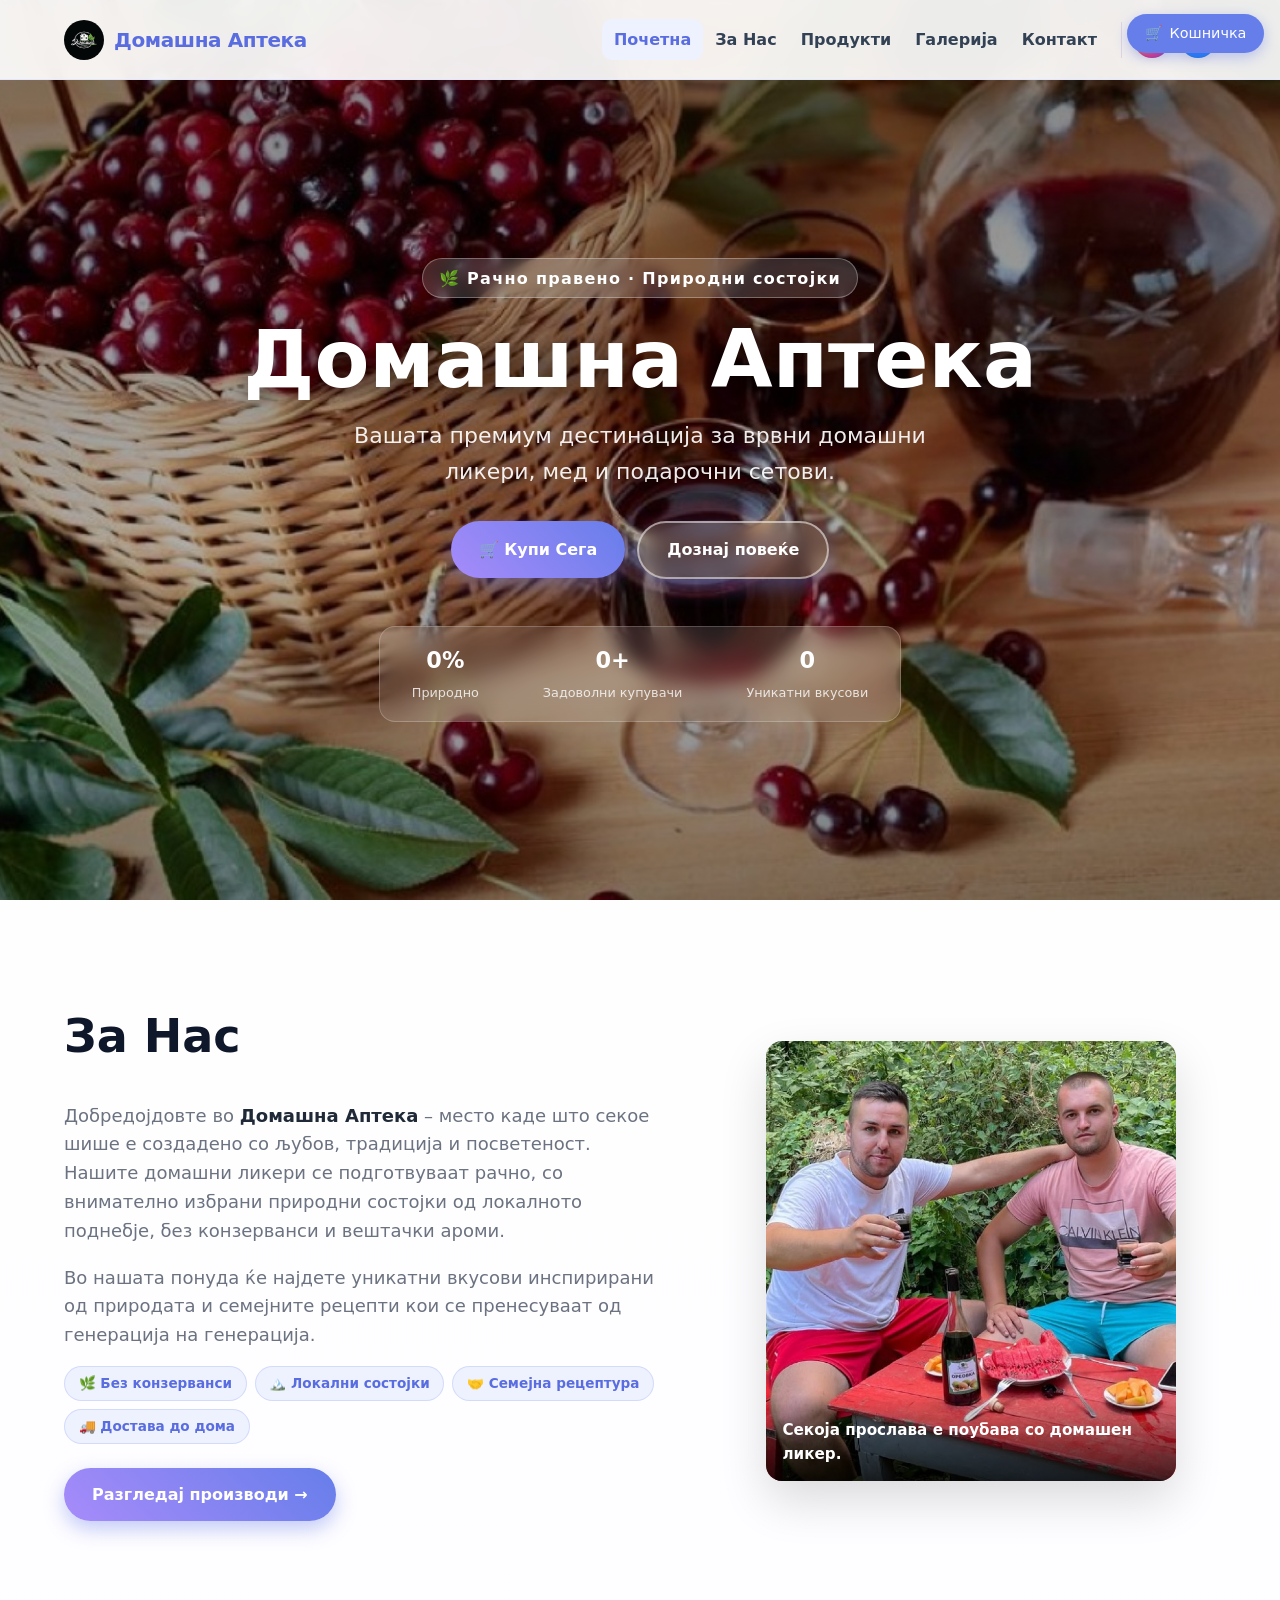
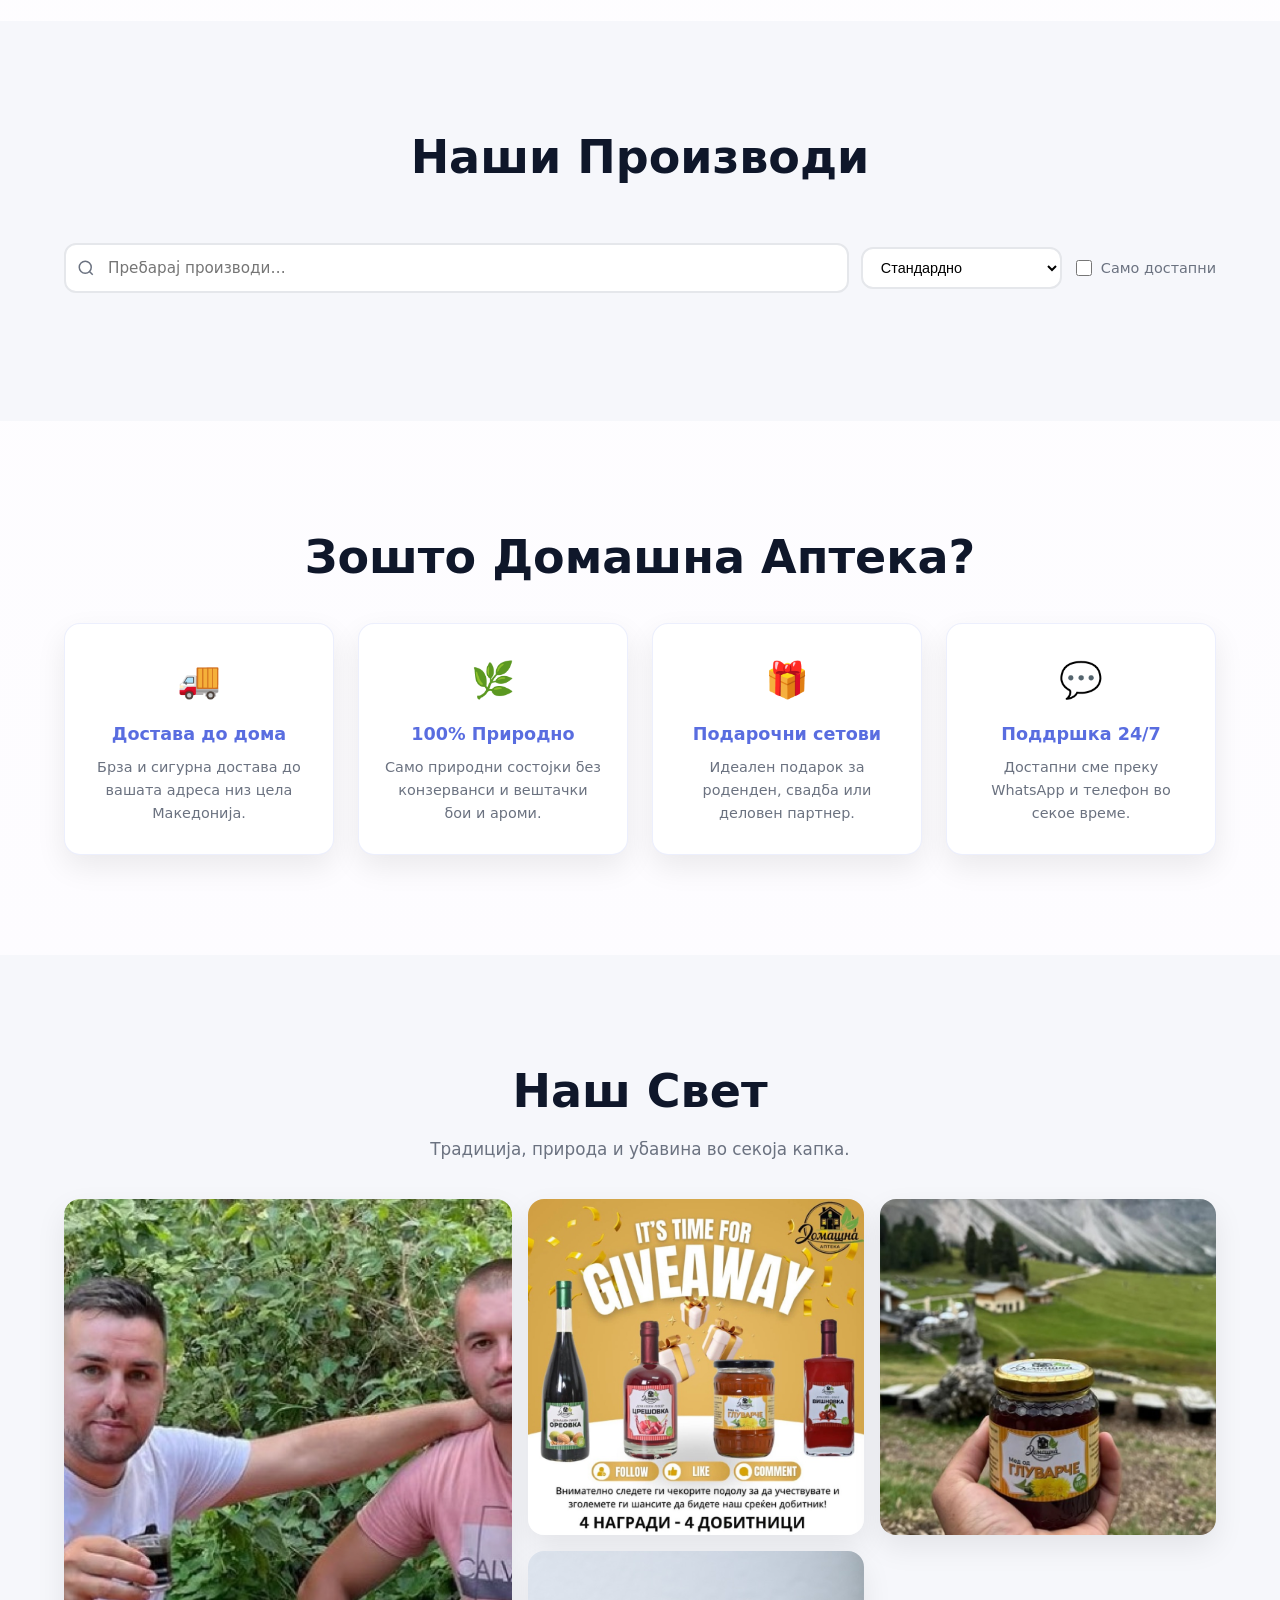
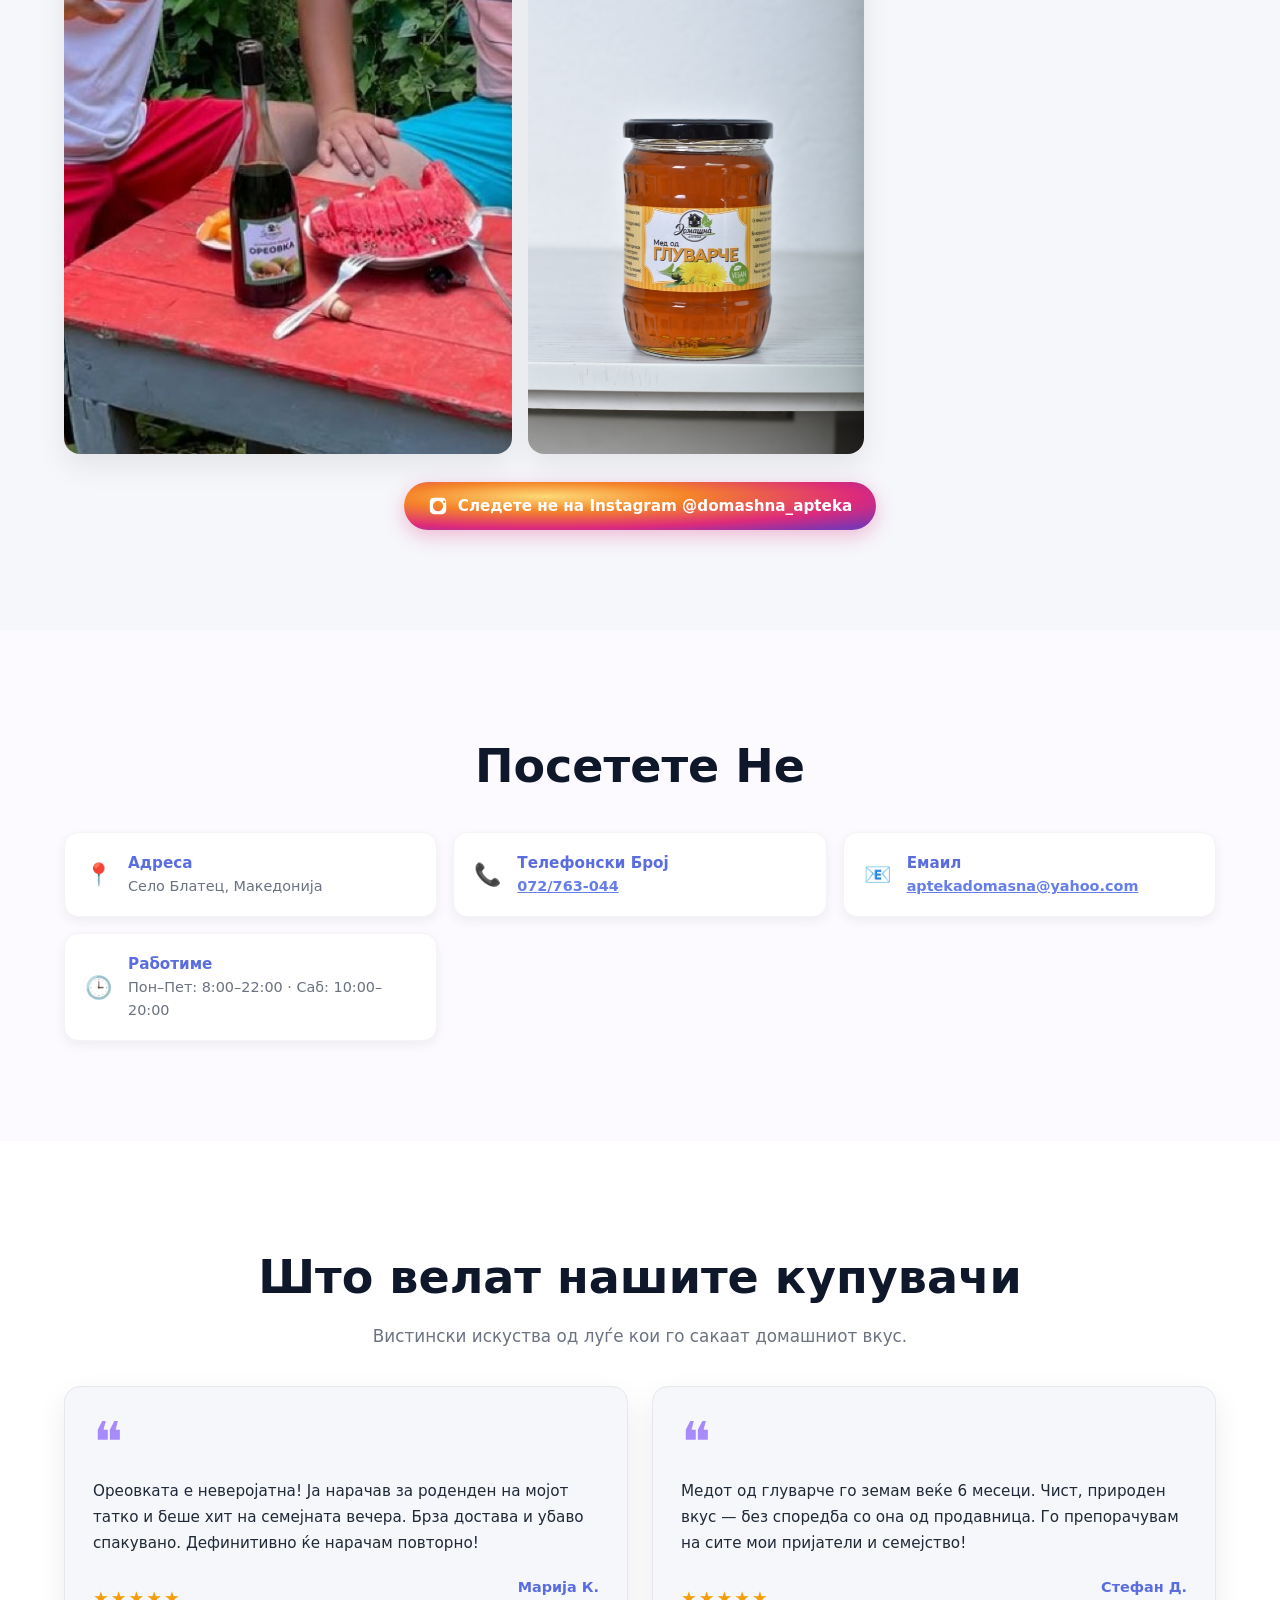
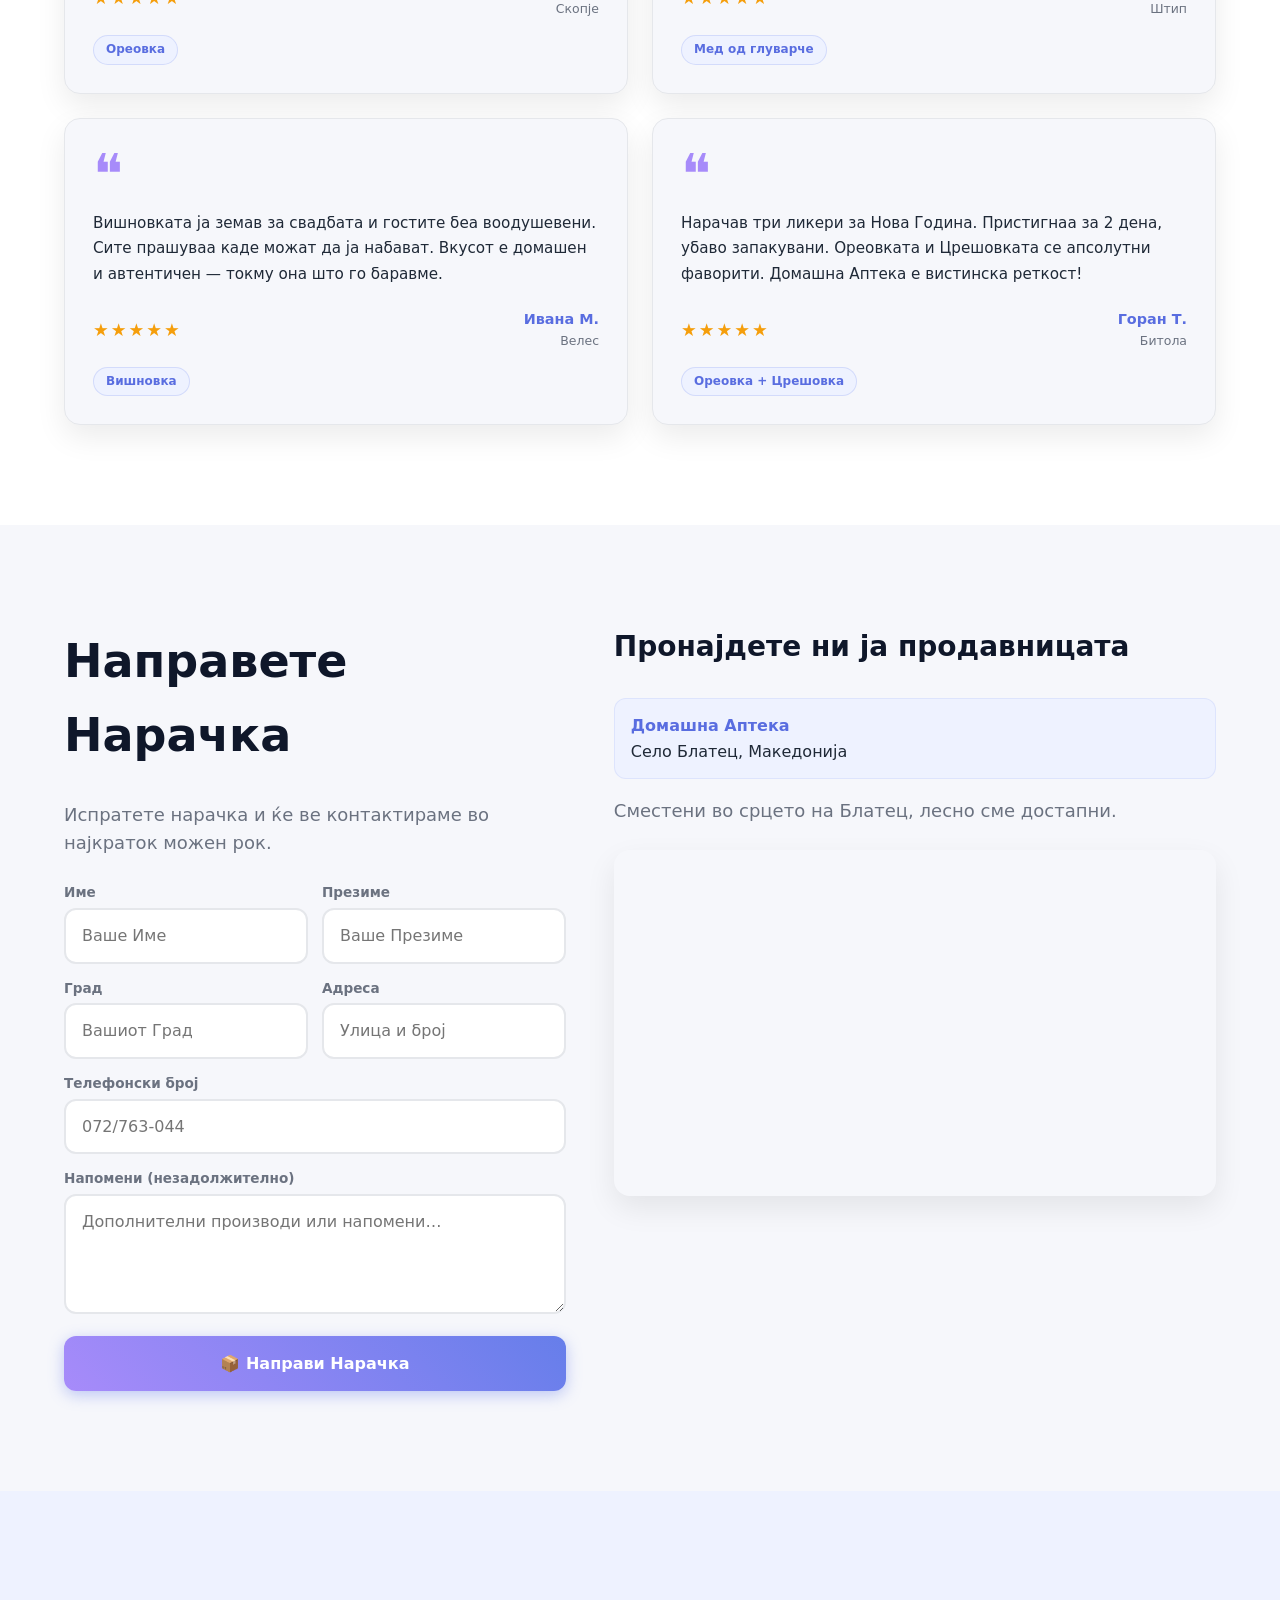
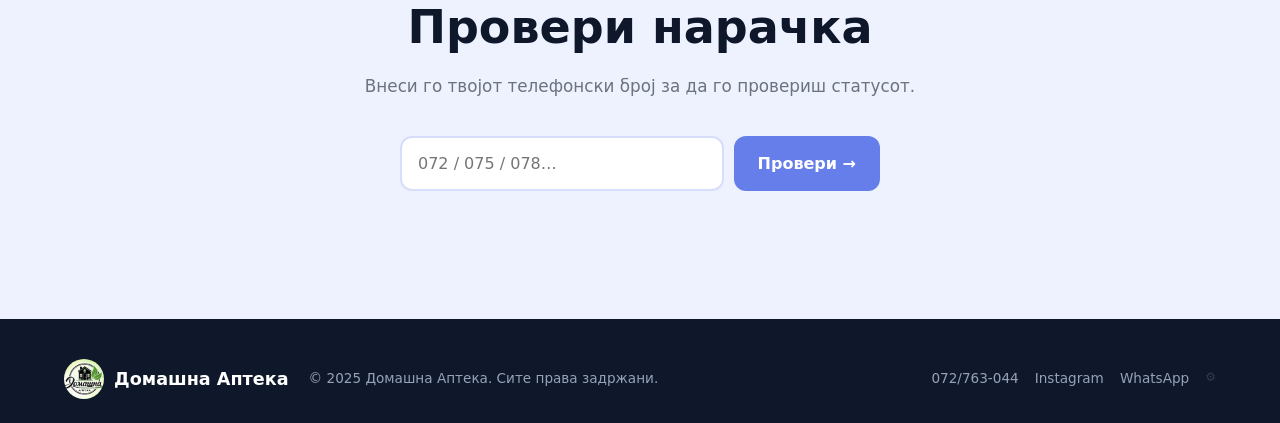
==== commit f703c529: "Fix revenue accuracy, stock restore on cancel, mobile cart FAB, phone validation - Revenue stat + ch" ====
--- a/index.html
+++ b/index.html
@@ -412,7 +412,7 @@
               <label for="phone">Телефонски број</label>
               <input type="tel" id="phone" name="phone" placeholder="072/763-044"
                      inputmode="tel" autocomplete="tel" required
-                     pattern="^\+?[0-9\s\-()]{7,}$"
+                     pattern="^\+?[0-9\s\-()/]{7,}$"
                      title="Внесете валиден телефонски број" />
             </div>
             <div>
--- a/Domasnav2/style.css
+++ b/Domasnav2/style.css
@@ -1059,6 +1059,8 @@
 /* ─── Mobile: push content above fixed tab bar ───────────────── */
 @media (max-width: 899px) {
   body { padding-bottom: calc(62px + env(safe-area-inset-bottom, 0px)); }
+  /* Hide cart FAB — tab bar already has a cart button on mobile */
+  .cart-fab { display: none; }
 }
 
 /* ─── Mobile: hero stats tighter on narrow phones ───────────── */
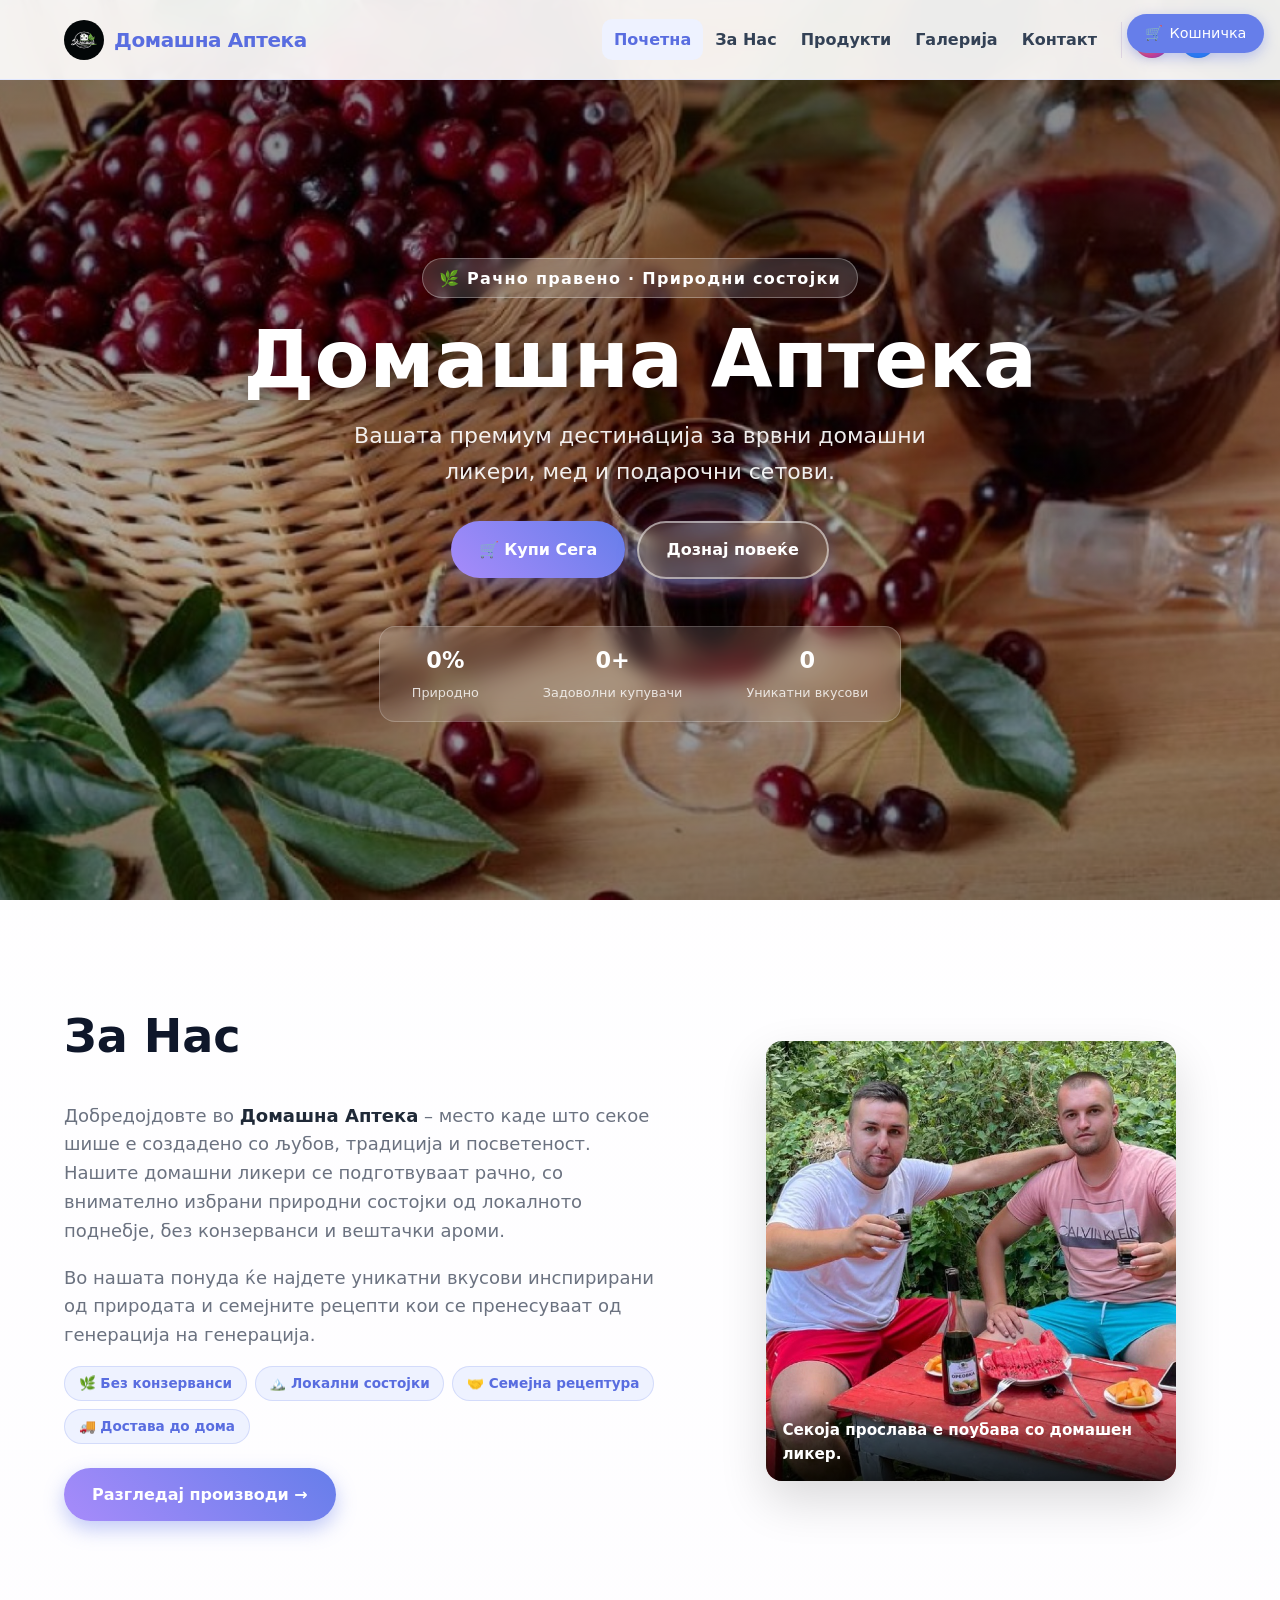
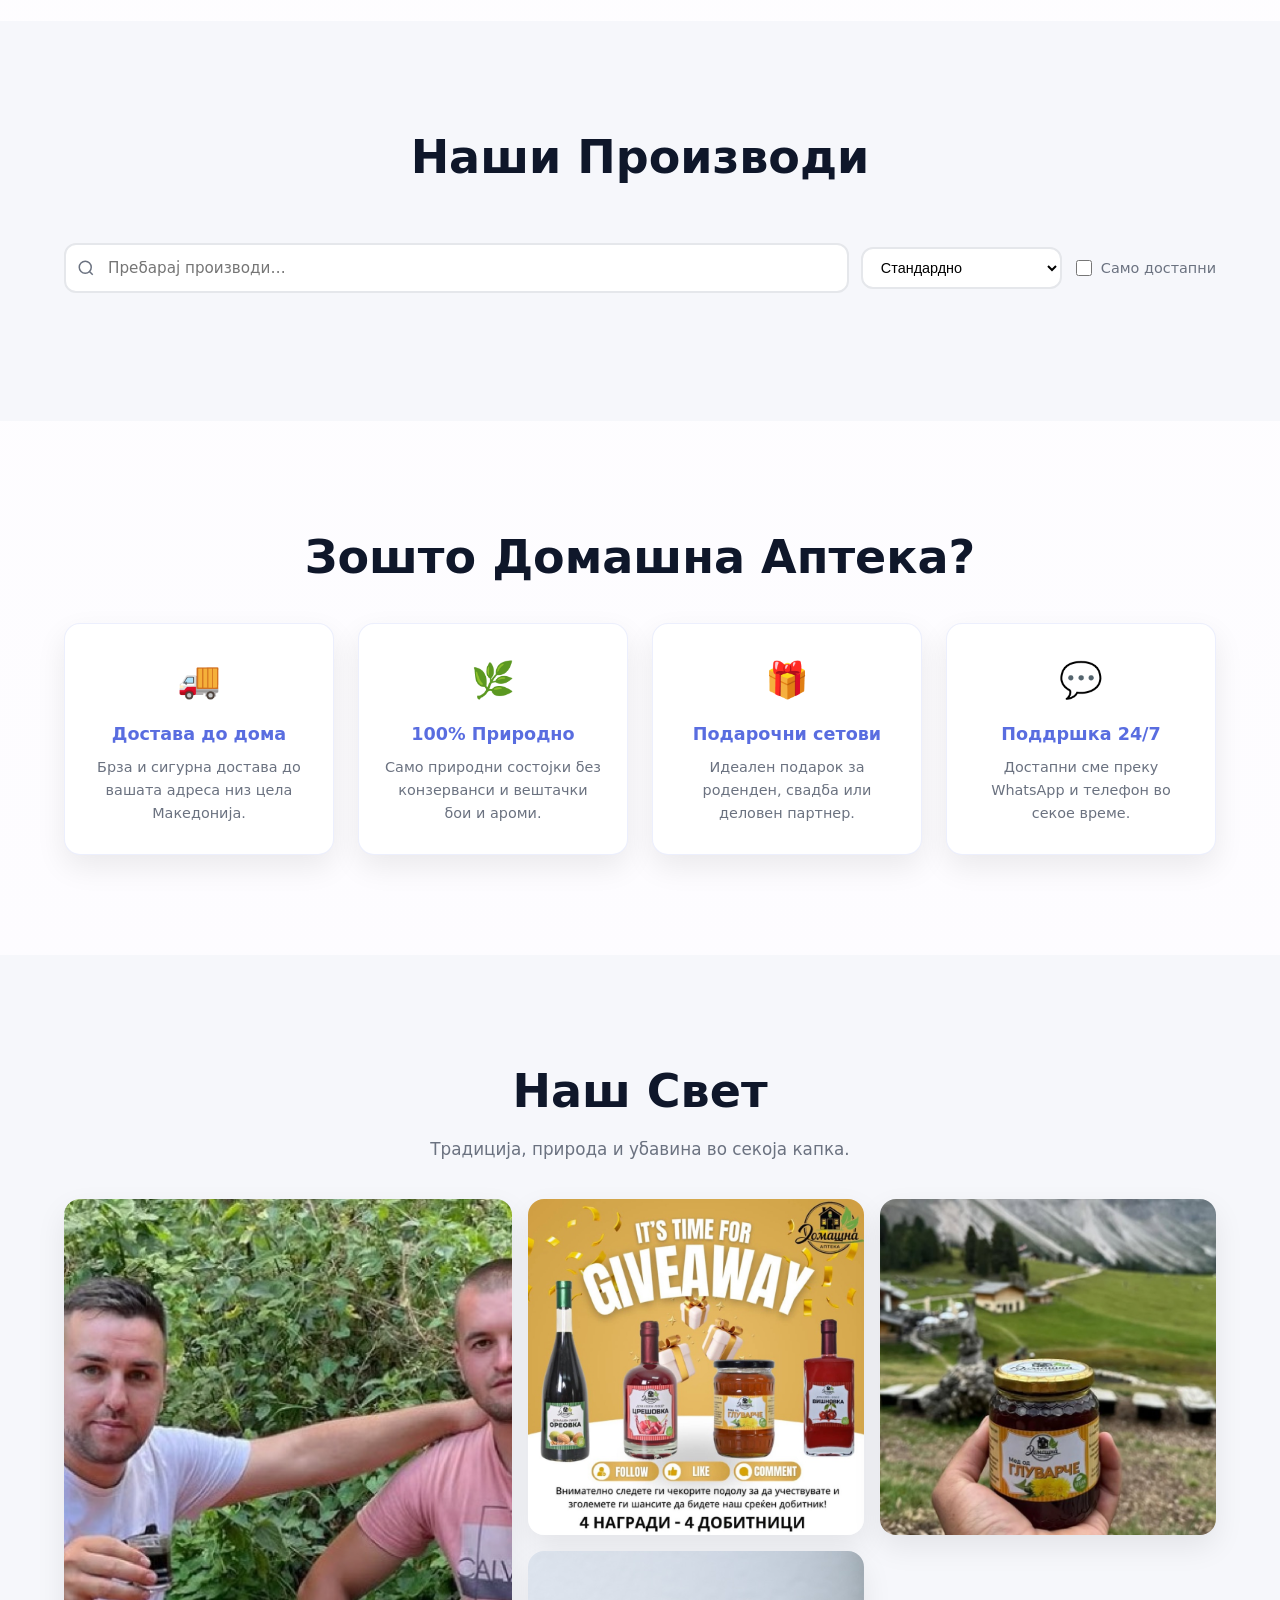
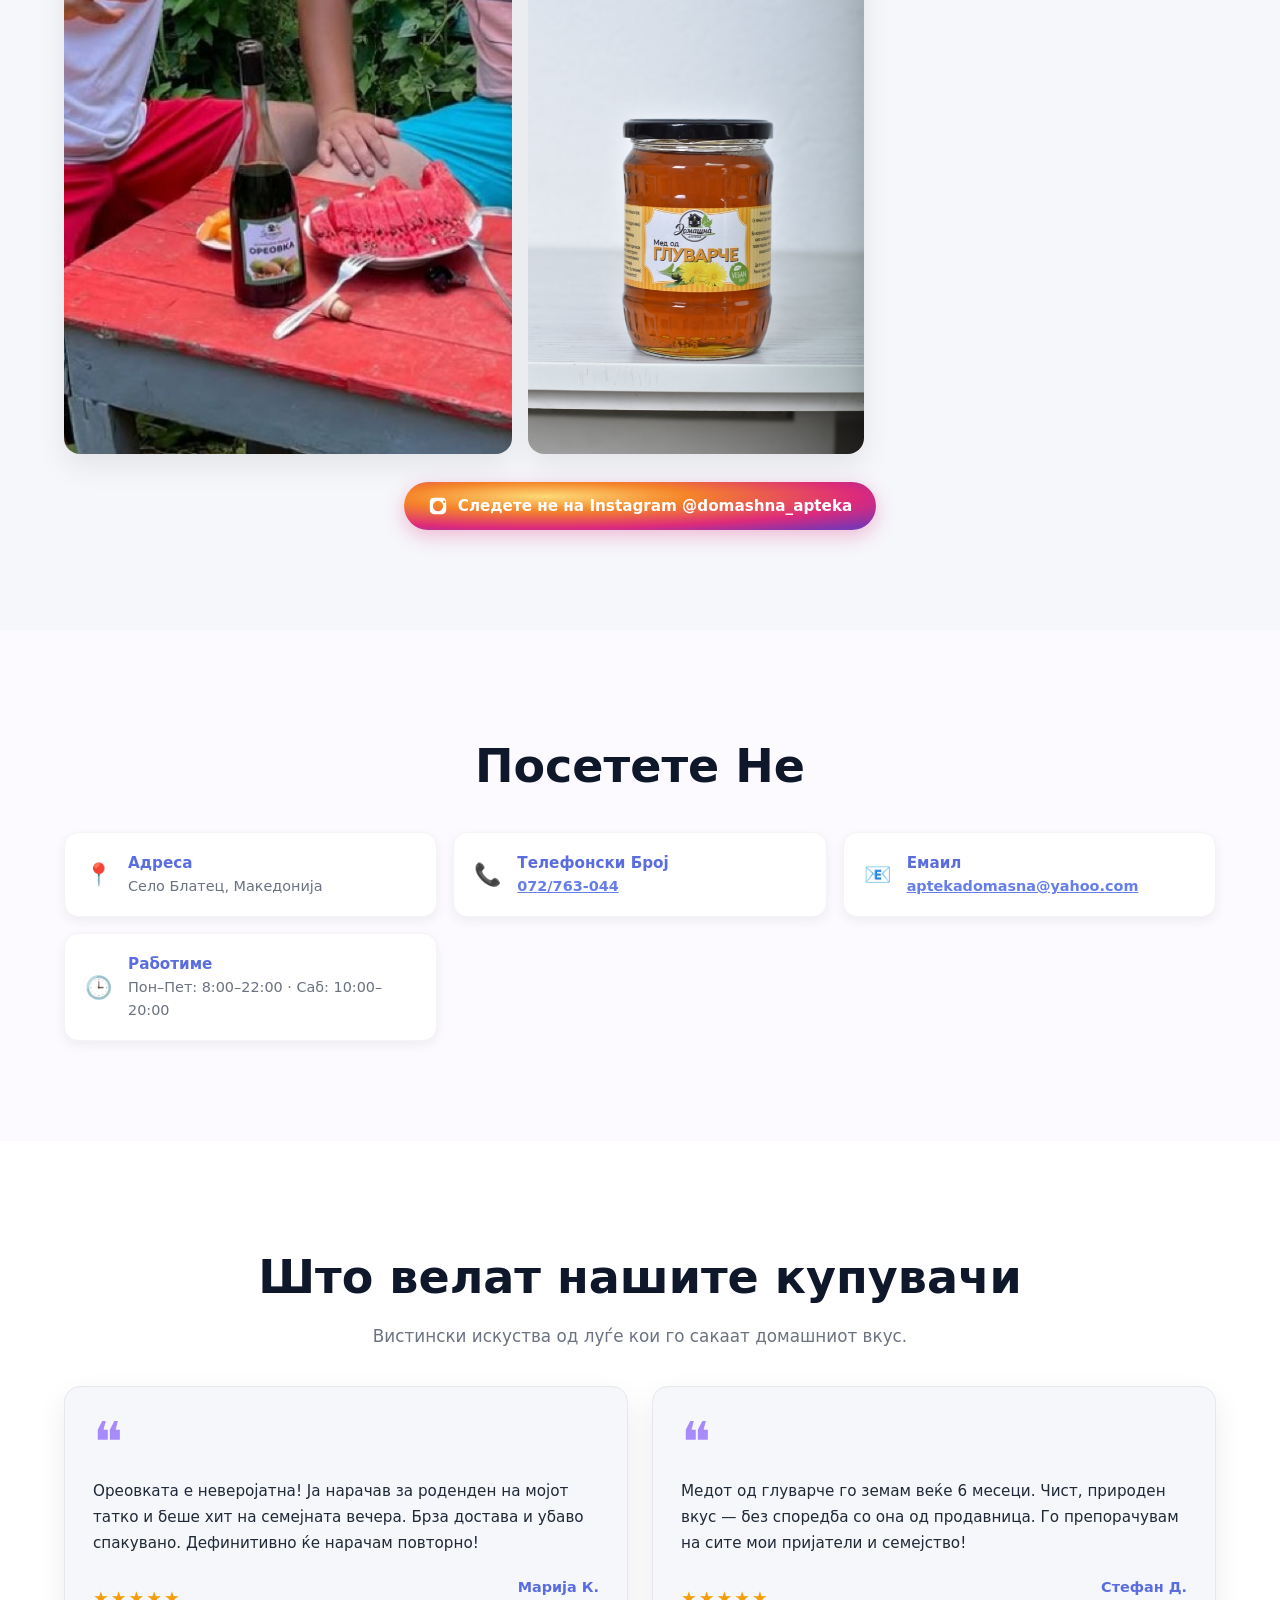
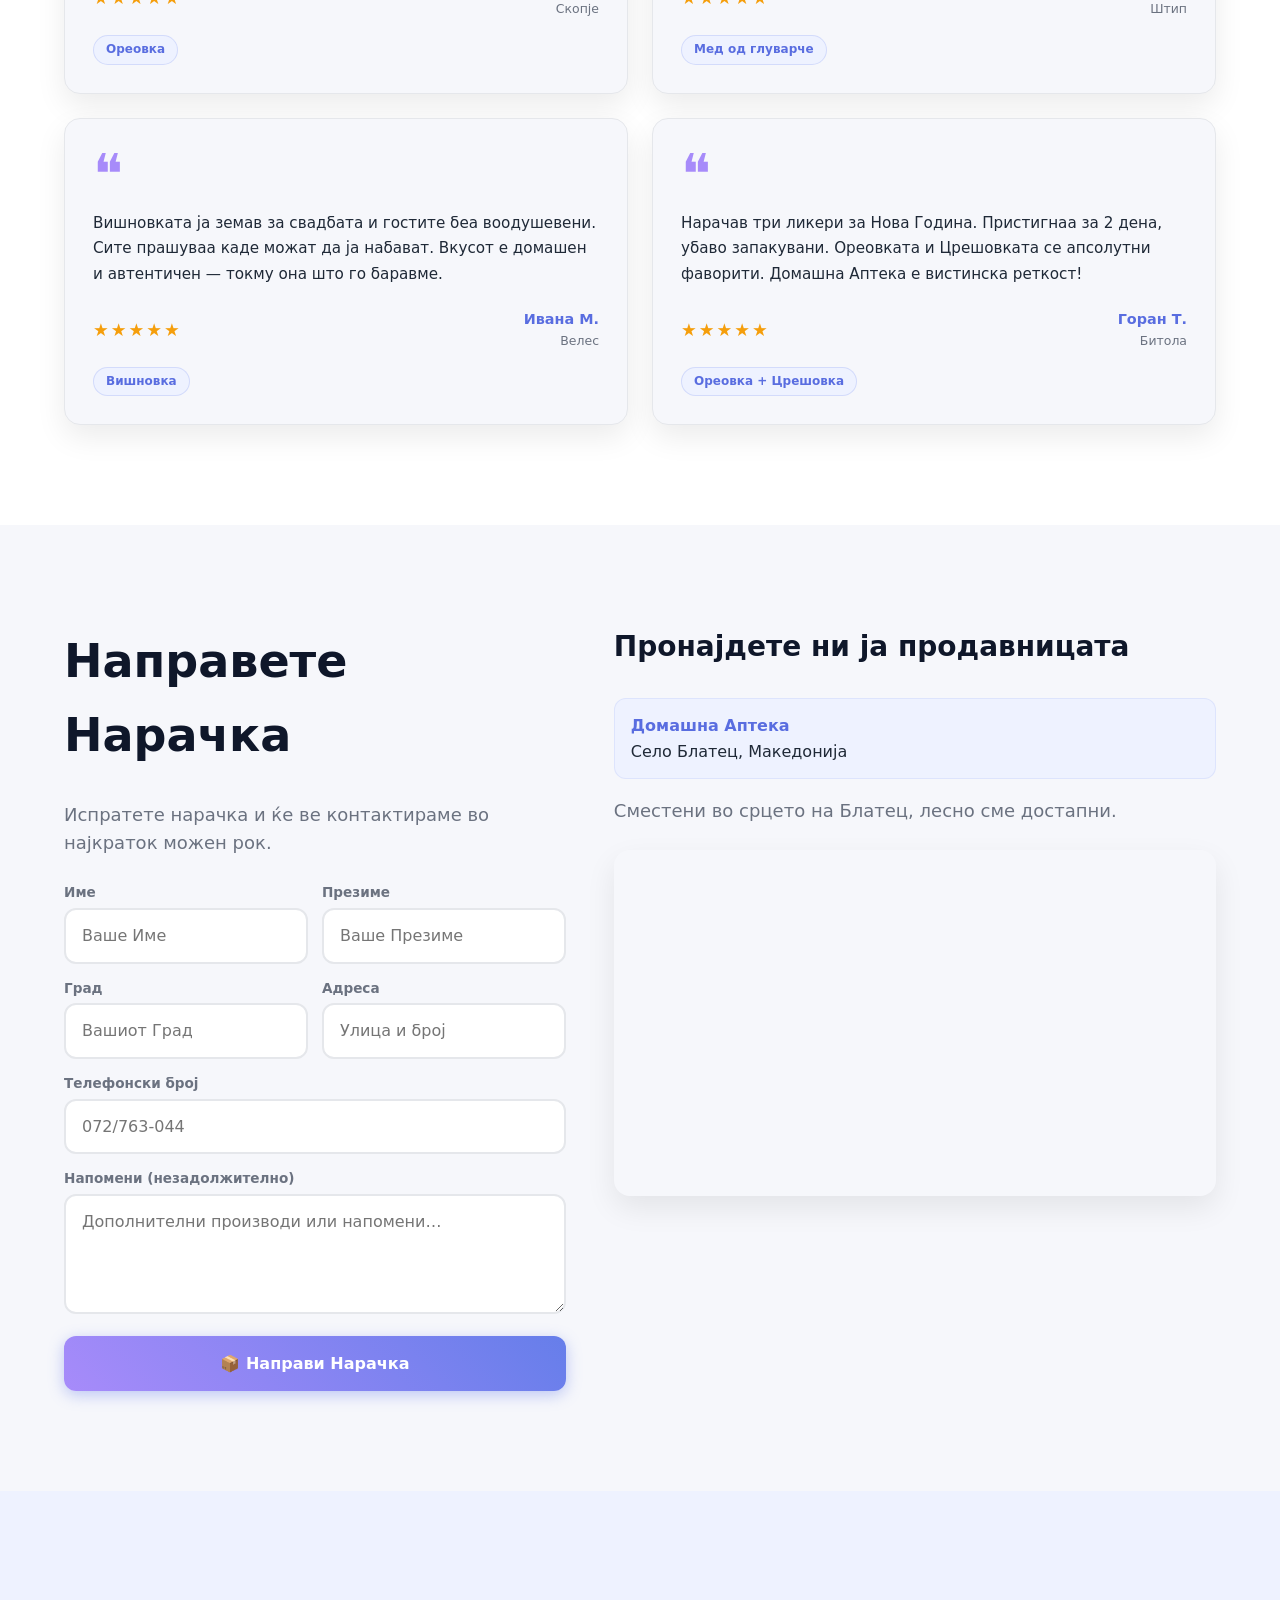
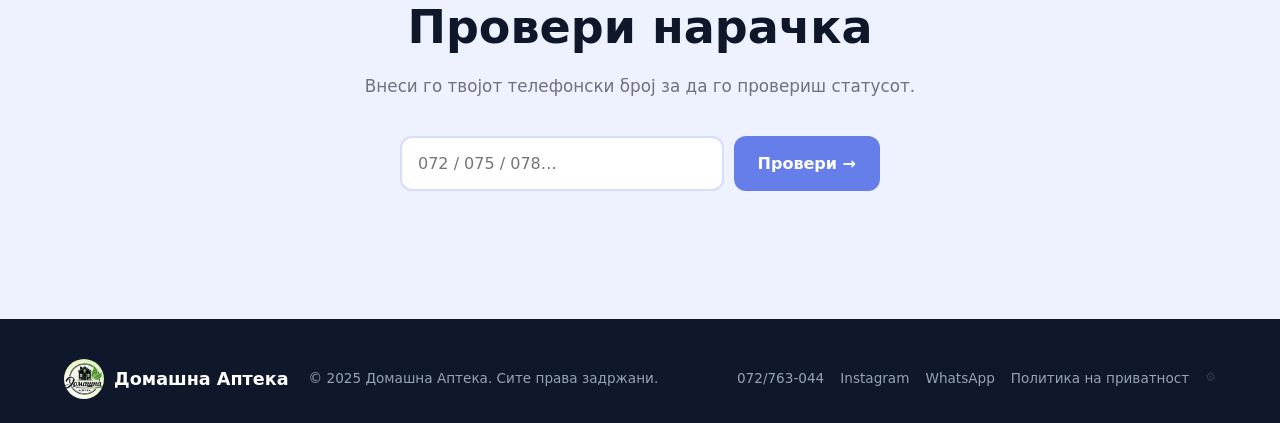
==== commit 0299d445: "Privacy Policy Added" ====
--- a/index.html
+++ b/index.html
@@ -3,9 +3,10 @@
 <head>
   <meta charset="UTF-8" />
   <meta name="viewport" content="width=device-width, initial-scale=1" />
-  <title>Домашна Аптека - Премиум домашни ликери и мед</title>
+  <title>Домашна Аптека – Домашни Ликери, Ореовка, Вишновка и Мед | Достава низ Македонија</title>
   <meta name="color-scheme" content="light" />
-  <meta name="description" content="Домашна Аптека – рачно правени домашни ликери и мед од глуварче. Брза достава низ цела Македонија." />
+  <meta name="description" content="Домашна Аптека – рачно правени домашни ликери (ореовка, вишновка, черешовка), мед од глуварче и подарочни сетови. Онлајн нарачка со брза достава низ цела Македонија. 100% природни состојки, без конзерванси." />
+  <meta name="keywords" content="домашна аптека, домашни ликери, ореовка, вишновка, черешовка, мед од глуварче, македонски ликери, природни ликери, домашен мед, подарочни сетови, достава ликери македонија, domasna apteka" />
   <link rel="canonical" href="https://domasna-apteka.com/" />
   <link rel="manifest" href="manifest.json" />
   <link rel="icon" href="Domasnav2/domasna_apteka/domasna_apteka_zeleno_logo.jpg" type="image/jpeg" />
@@ -15,8 +16,9 @@
 
   <meta property="og:type"        content="website" />
   <meta property="og:locale"      content="mk_MK" />
-  <meta property="og:title"       content="Домашна Аптека - Премиум домашни ликери и мед" />
-  <meta property="og:description" content="Рачно правени домашни ликери, мед и подарочни сетови. Достава низ цела Македонија." />
+  <meta property="og:site_name"   content="Домашна Аптека" />
+  <meta property="og:title"       content="Домашна Аптека – Домашни Ликери, Ореовка, Вишновка и Мед" />
+  <meta property="og:description" content="Рачно правени домашни ликери, мед од глуварче и подарочни сетови. Онлајн нарачка со брза достава низ цела Македонија." />
   <meta property="og:url"         content="https://domasna-apteka.com/" />
   <meta property="og:image"       content="https://domasna-apteka.com/Domasnav2/domasna_apteka/Nazdravje.jpg" />
 
@@ -29,18 +31,72 @@
     "@context": "https://schema.org",
     "@type": "LocalBusiness",
     "name": "Домашна Аптека",
+    "alternateName": "Domasna Apteka",
+    "description": "Рачно правени домашни ликери, мед од глуварче и подарочни сетови. Брза достава низ цела Македонија.",
     "url": "https://domasna-apteka.com/",
+    "logo": "https://domasna-apteka.com/Domasnav2/domasna_apteka/domasna_apteka_zeleno_logo.jpg",
+    "image": "https://domasna-apteka.com/Domasnav2/domasna_apteka/Nazdravje.jpg",
     "telephone": "+38972763044",
     "email": "aptekadomasna@yahoo.com",
-    "image": "https://domasna-apteka.com/Domasnav2/domasna_apteka/Nazdravje.jpg",
     "priceRange": "$$",
+    "currenciesAccepted": "MKD",
+    "paymentAccepted": "Cash, Bank Transfer",
     "address": {
       "@type": "PostalAddress",
       "addressCountry": "MK",
+      "addressRegion": "Свети Николе",
       "addressLocality": "Блатец",
       "streetAddress": "Село Блатец"
     },
-    "openingHours": ["Mo-Fr 08:00-22:00", "Sa 10:00-20:00"]
+    "geo": {
+      "@type": "GeoCoordinates",
+      "latitude": "41.8358",
+      "longitude": "22.5737"
+    },
+    "openingHoursSpecification": [
+      { "@type": "OpeningHoursSpecification", "dayOfWeek": ["Monday","Tuesday","Wednesday","Thursday","Friday"], "opens": "08:00", "closes": "22:00" },
+      { "@type": "OpeningHoursSpecification", "dayOfWeek": "Saturday", "opens": "10:00", "closes": "20:00" }
+    ],
+    "sameAs": [
+      "https://www.facebook.com/domashnaaptekaofficial",
+      "https://www.instagram.com/domashna_apteka/"
+    ],
+    "hasMap": "https://www.google.com/maps?q=Blatec,Macedonia",
+    "areaServed": { "@type": "Country", "name": "Macedonia" },
+    "servesCuisine": "Домашни ликери и мед"
+  }
+  </script>
+  <script type="application/ld+json">
+  {
+    "@context": "https://schema.org",
+    "@type": "FAQPage",
+    "mainEntity": [
+      {
+        "@type": "Question",
+        "name": "Дали Домашна Аптека доставува низ цела Македонија?",
+        "acceptedAnswer": { "@type": "Answer", "text": "Да, доставуваме до секоја адреса низ цела Македонија. Нарачајте онлајн и ќе ве контактираме во најкраток рок." }
+      },
+      {
+        "@type": "Question",
+        "name": "Дали ликерите на Домашна Аптека се природни?",
+        "acceptedAnswer": { "@type": "Answer", "text": "Да, сите наши производи се рачно правени од 100% природни состојки, без конзерванси и вештачки ароми." }
+      },
+      {
+        "@type": "Question",
+        "name": "Кои производи продава Домашна Аптека?",
+        "acceptedAnswer": { "@type": "Answer", "text": "Нудиме домашни ликери (ореовка, вишновка, черешовка), мед од глуварче и подарочни сетови." }
+      },
+      {
+        "@type": "Question",
+        "name": "Како да нарачам од Домашна Аптека?",
+        "acceptedAnswer": { "@type": "Answer", "text": "Изберете производи, додајте ги во кошничката и пополнете ги вашите податоци. Ќе ве контактираме за потврда на нарачката." }
+      },
+      {
+        "@type": "Question",
+        "name": "Каде се наоѓа Домашна Аптека?",
+        "acceptedAnswer": { "@type": "Answer", "text": "Домашна Аптека се наоѓа во село Блатец, Македонија. Доставуваме до дома низ целата земја." }
+      }
+    ]
   }
   </script>
 </head>
@@ -472,6 +528,7 @@
         <a href="tel:+38972763044">072/763-044</a>
         <a href="https://www.instagram.com/domashna_apteka/" target="_blank" rel="noopener">Instagram</a>
         <a href="https://wa.me/38972763044" target="_blank" rel="noopener">WhatsApp</a>
+        <a href="privacy.html">Политика на приватност</a>
         <a href="admin.html" style="opacity:.25;font-size:.75rem">⚙</a>
       </div>
     </div>
--- a/Domasnav2/style.css
+++ b/Domasnav2/style.css
@@ -119,17 +119,21 @@
   z-index: 49;
 }
 .nav-menu a {
-  padding: 14px 16px; text-align: center;
+  padding: 10px 20px; text-align: left;
   font-weight: 600; color: #334155;
-  transition: background var(--trans), color var(--trans);
+  border-left: 3px solid transparent;
+  transition: background var(--trans), color var(--trans), border-color var(--trans);
 }
 .nav-menu a.active, .nav-menu a:hover {
   background: var(--brand-light); color: var(--brand-dark);
+  border-left-color: var(--brand);
 }
 .nav-menu.show { display: flex; }
 .nav-social {
   display: flex; gap: var(--nav-icon-gap);
-  align-items: center; justify-content: center; padding: 16px 0;
+  align-items: center; justify-content: center;
+  padding: 10px 20px 14px;
+  border-top: 1px solid #f0f2ff;
 }
 .nav-social .social-link {
   display: inline-flex; align-items: center; justify-content: center;
@@ -159,9 +163,9 @@
     flex-direction: row; background: transparent;
     border: 0; box-shadow: none; align-items: center; z-index: auto;
   }
-  .nav-menu a { padding: 8px 12px; border-radius: 10px; }
+  .nav-menu a { padding: 8px 12px; border-radius: 10px; border-left: none; text-align: center; }
   :root { --nav-icon-size: 36px; --nav-icon-gap: 10px; }
-  .nav-social { padding: 0 0 0 12px; margin-left: 12px; border-left: 1px solid rgba(118,75,162,.15); }
+  .nav-social { padding: 0 0 0 12px; margin-left: 12px; border-left: 1px solid rgba(118,75,162,.15); border-top: none; }
 }
 
 /* ─── Hero ──────────────────────────────────────────────────── */
@@ -1037,6 +1041,19 @@
 /* On mobile always show nav buttons */
 @media (hover: none) { .c-btn { opacity: 1; } }
 
+/* ─── Instagram card link ────────────────────────────────────── */
+.btn-ig-card {
+  width: 34px; height: 34px;
+  border: 1.5px solid #e1306c33;
+  background: linear-gradient(135deg,#feda77,#f58529,#dd2a7b,#8134af,#515bd4);
+  border-radius: var(--radius-sm);
+  display: grid; place-items: center; color: #fff;
+  transition: opacity var(--trans), transform var(--trans);
+  flex-shrink: 0;
+}
+.btn-ig-card:hover { opacity: .85; transform: translateY(-1px); }
+@media (hover: none) { .btn-ig-card { width: 40px; height: 40px; } }
+
 /* ─── Share button ────────────────────────────────────────────── */
 .btn-share {
   width: 34px; height: 34px;
@@ -1056,50 +1073,96 @@
   *, *::before, *::after { transition: none !important; animation: none !important; }
 }
 
-/* ─── Mobile: push content above fixed tab bar ───────────────── */
+/* ═══════════════════════════════════════════════════════════════
+   PHONE UX — optimised for mobile ordering
+   ═══════════════════════════════════════════════════════════════ */
+
 @media (max-width: 899px) {
+
+  /* ── Layout: clear fixed tab bar ── */
   body { padding-bottom: calc(62px + env(safe-area-inset-bottom, 0px)); }
-  /* Hide cart FAB — tab bar already has a cart button on mobile */
-  .cart-fab { display: none; }
-}
-
-/* ─── Mobile: hero stats tighter on narrow phones ───────────── */
-@media (max-width: 420px) {
-  .hero-stats  { gap: 16px; padding: .7rem .9rem; }
-  .hero-stat strong { font-size: 1.15rem; }
-  .hero-stat span   { font-size: .72rem; }
-}
-
-/* ─── Mobile: bigger touch targets for all interactive buttons ── */
-@media (hover: none) {
-  .qty-btn { width: 40px; height: 40px; font-size: 1.1rem; }
-  .ci-btn  { width: 34px; height: 34px; }
-  .c-btn   { width: 38px; height: 38px; font-size: 1.25rem; }
+  .cart-fab { display: none; } /* tab bar has cart already */
+
+  /* ── Hero: shorter so products are one scroll away ── */
+  .hero         { min-height: 72svh; }
+  .hero-btns    { margin-bottom: 1.75rem; }
+  .hero-sub     { margin-bottom: 24px; }
+
+  /* ── Product cards: squarer images show product better ── */
+  .card .media  { aspect-ratio: 4/3; }
+  .c-slide      { aspect-ratio: 4/3; }
+  .card .body   { padding: 14px 16px; gap: 6px; }
+  .card h3      { font-size: 1.1rem; }
+  .price        { font-size: 1.2rem; }
+
+  /* Add-to-cart: full-width prominent button on all phones */
+  .card-actions { flex-wrap: wrap; gap: 8px; }
+  .btn-add      {
+    flex: 1 1 100%; justify-content: center;
+    padding: 13px 16px; font-size: 1rem; border-radius: 10px;
+  }
+
+  /* ── iOS critical fix: 16px prevents Safari auto-zoom on focus ── */
+  input, textarea, select { font-size: 16px !important; }
+  input, textarea         { padding: 14px 16px; }
+
+  /* ── Order form: bigger submit, map hidden to focus on form ── */
+  button[type="submit"]         { padding: 17px 24px; font-size: 1.05rem; }
+  .contact-wrap > div:last-child { display: none; }
+
+  /* ── Cart: bigger checkout & remove buttons ── */
+  .cart-checkout { padding: 1rem; font-size: 1.05rem; }
+  .ci-remove     { width: 32px; height: 32px; font-size: 1rem; border-radius: 6px; }
+
+  /* ── Tab bar: slightly larger touch targets ── */
+  .tab-item      { padding: 10px 4px 9px; gap: 4px; }
+  .tab-item span { font-size: .68rem; }
+  .tab-item svg  { width: 23px; height: 23px; }
+
+  /* ── Toast: more visible ── */
+  .toast           { font-size: .97rem; padding: .75rem 1.4rem; max-width: 88vw; }
+  .toast-container { bottom: 74px; }
+
+  /* ── Track order: stack button under input ── */
+  .status-lookup { flex-direction: column; }
+  .btn-lookup    { width: 100%; justify-content: center; }
+
+  /* ── Touch targets: all interactive buttons ── */
+  .qty-btn   { width: 40px; height: 40px; font-size: 1.1rem; }
+  .ci-btn    { width: 34px; height: 34px; }
+  .c-btn     { width: 38px; height: 38px; font-size: 1.25rem; }
   .btn-share { width: 40px; height: 40px; }
-  .btn-add { padding: 10px 16px; font-size: .9rem; }
-}
-
-/* ─── Mobile: add-to-cart stretches to fill action row ────────── */
-@media (max-width: 340px) {
-  .card-actions { flex-wrap: wrap; }
-  .btn-add      { flex: 1 1 100%; justify-content: center; }
-}
-
-/* ─── Mobile: filter toolbar compact on very small screens ────── */
-@media (max-width: 380px) {
-  .filter-group select { flex: 1; min-width: 0; font-size: .85rem; }
-  .stock-toggle span   { font-size: .82rem; }
-}
-
-/* ─── Mobile: category tabs scroll horizontally ───────────────── */
+
+  /* ── About: shorter image on mobile ── */
+  .about-img img { min-height: 220px; }
+}
+
 @media (max-width: 600px) {
+
+  /* ── Section padding: tighter on small phones ── */
+  section        { padding-block: clamp(40px, 7vw, 70px); }
+  .section-title { font-size: clamp(22px, 6vw, 32px); margin-bottom: 18px; }
+
+  /* ── Products toolbar: stack so search gets full width ── */
+  .products-toolbar  { flex-direction: column; align-items: stretch; }
+  .search-wrap       { min-width: unset; }
+  .filter-group      { justify-content: space-between; }
+  .filter-group select { flex: 1; }
+
+  /* ── Category tabs: scroll horizontally ── */
   .category-tabs {
-    flex-wrap: nowrap;
-    overflow-x: auto;
-    -webkit-overflow-scrolling: touch;
-    scrollbar-width: none;
-    padding-bottom: 4px;
+    flex-wrap: nowrap; overflow-x: auto;
+    -webkit-overflow-scrolling: touch; scrollbar-width: none; padding-bottom: 4px;
   }
   .category-tabs::-webkit-scrollbar { display: none; }
   .cat-tab { flex-shrink: 0; }
-}
+
+  /* ── Hero stats: compact on narrow phones ── */
+  .hero-stats    { gap: 16px; padding: .7rem .9rem; }
+  .hero-stat strong { font-size: 1.1rem; }
+  .hero-stat span   { font-size: .7rem; }
+
+  /* ── Filter toolbar on very small screens ── */
+  .filter-group select  { min-width: 0; }
+  .stock-toggle span    { font-size: .82rem; }
+}
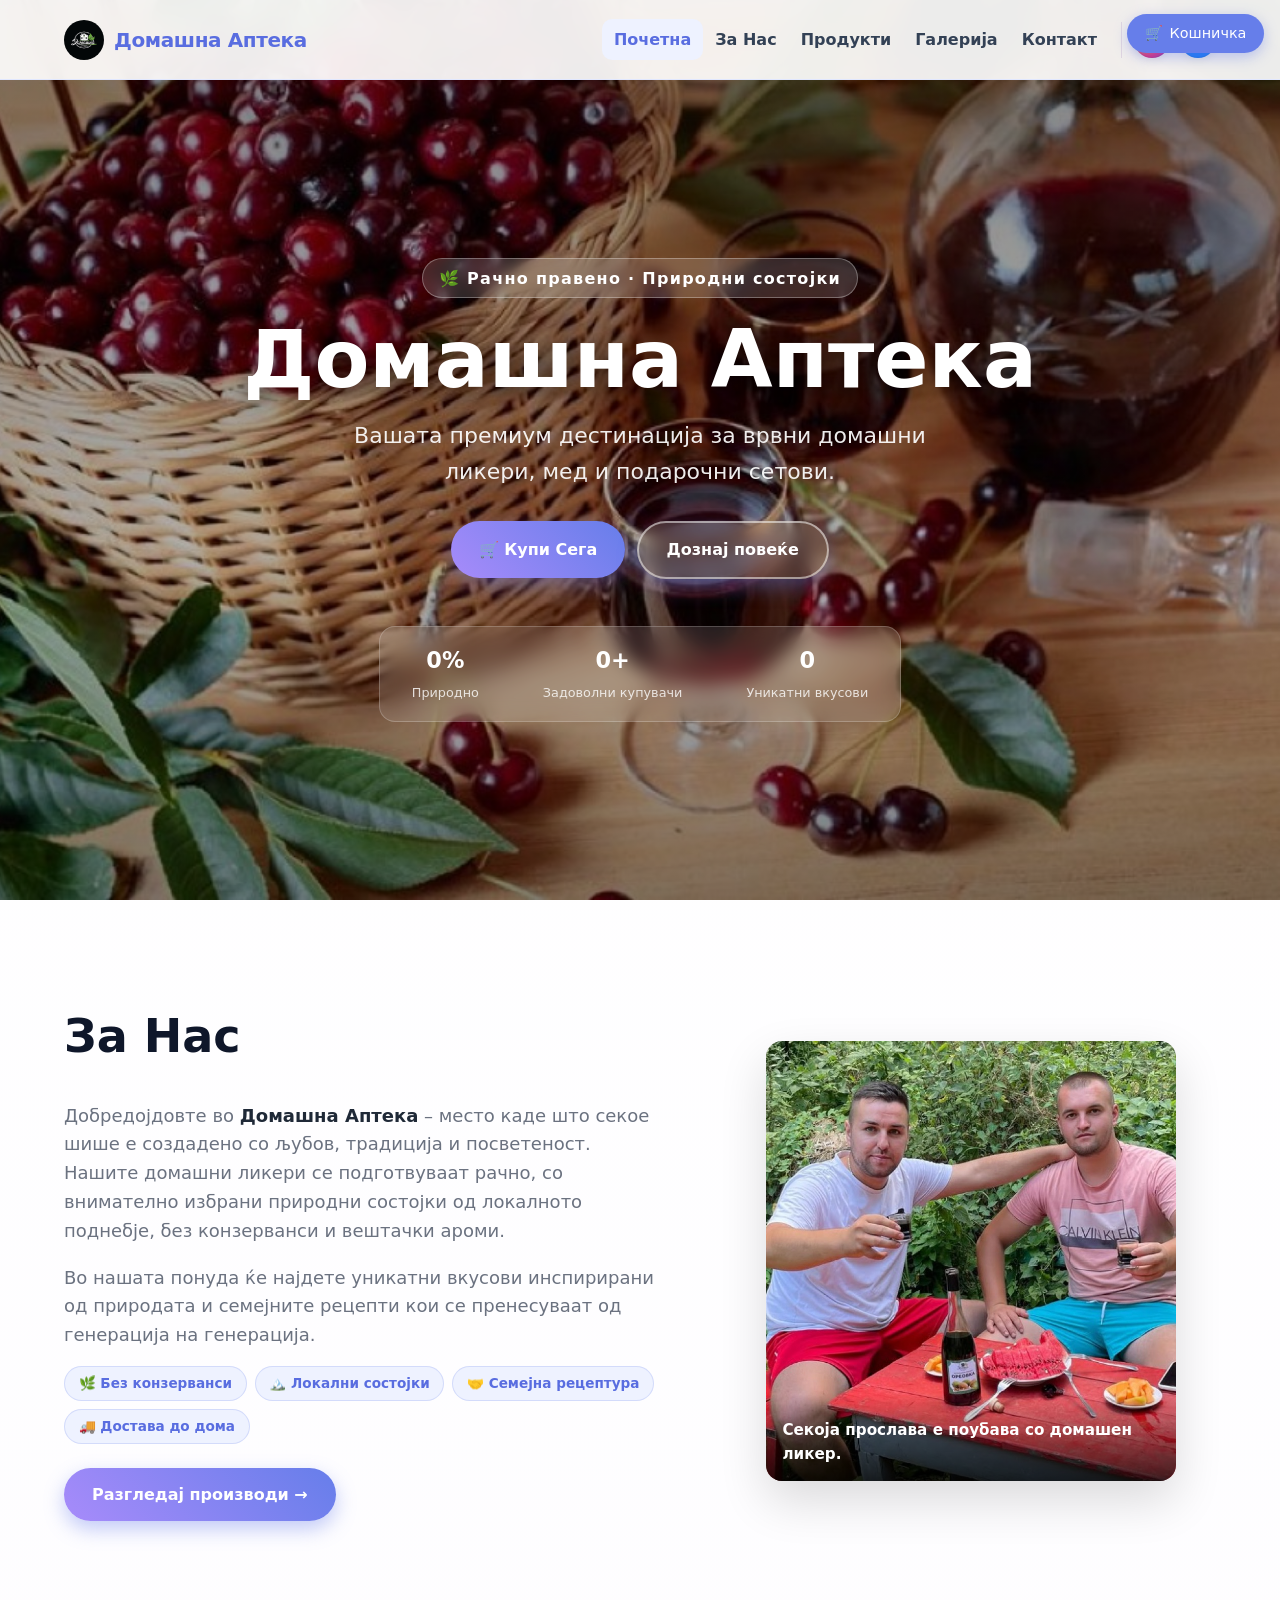
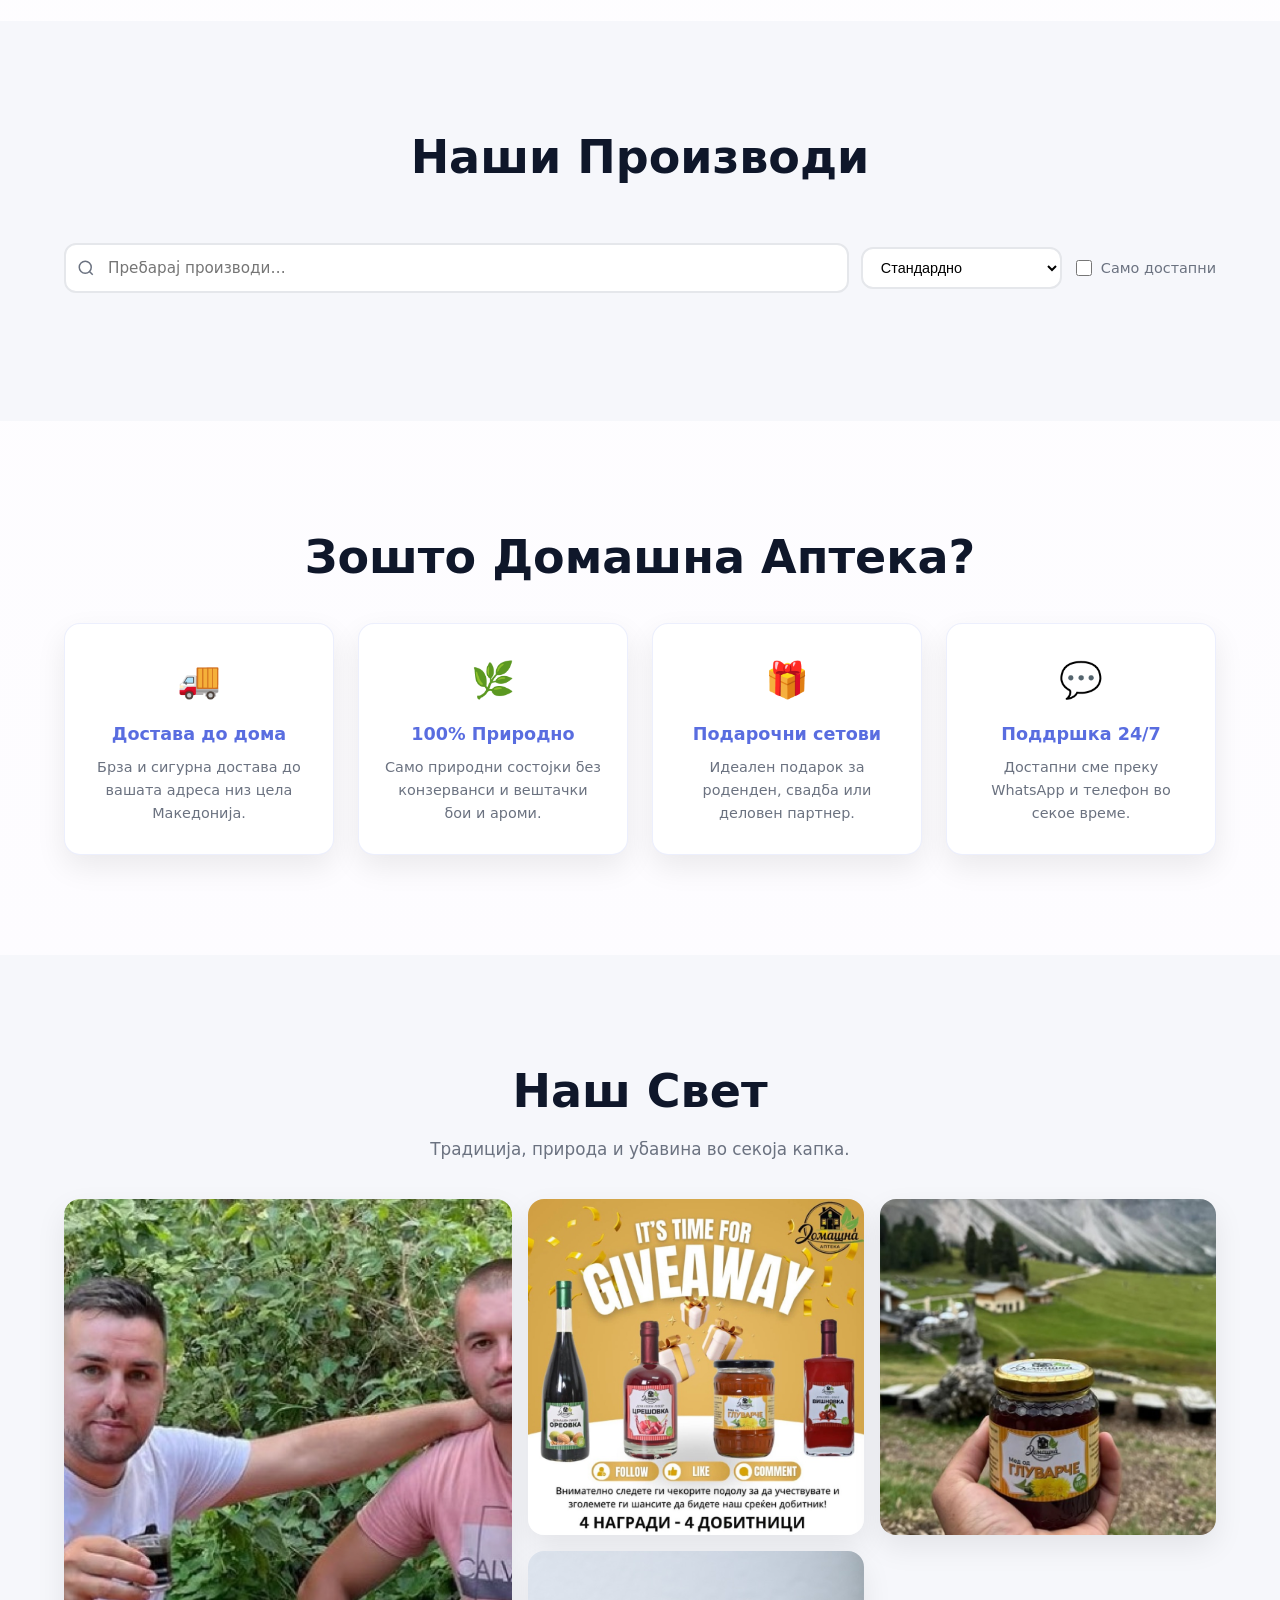
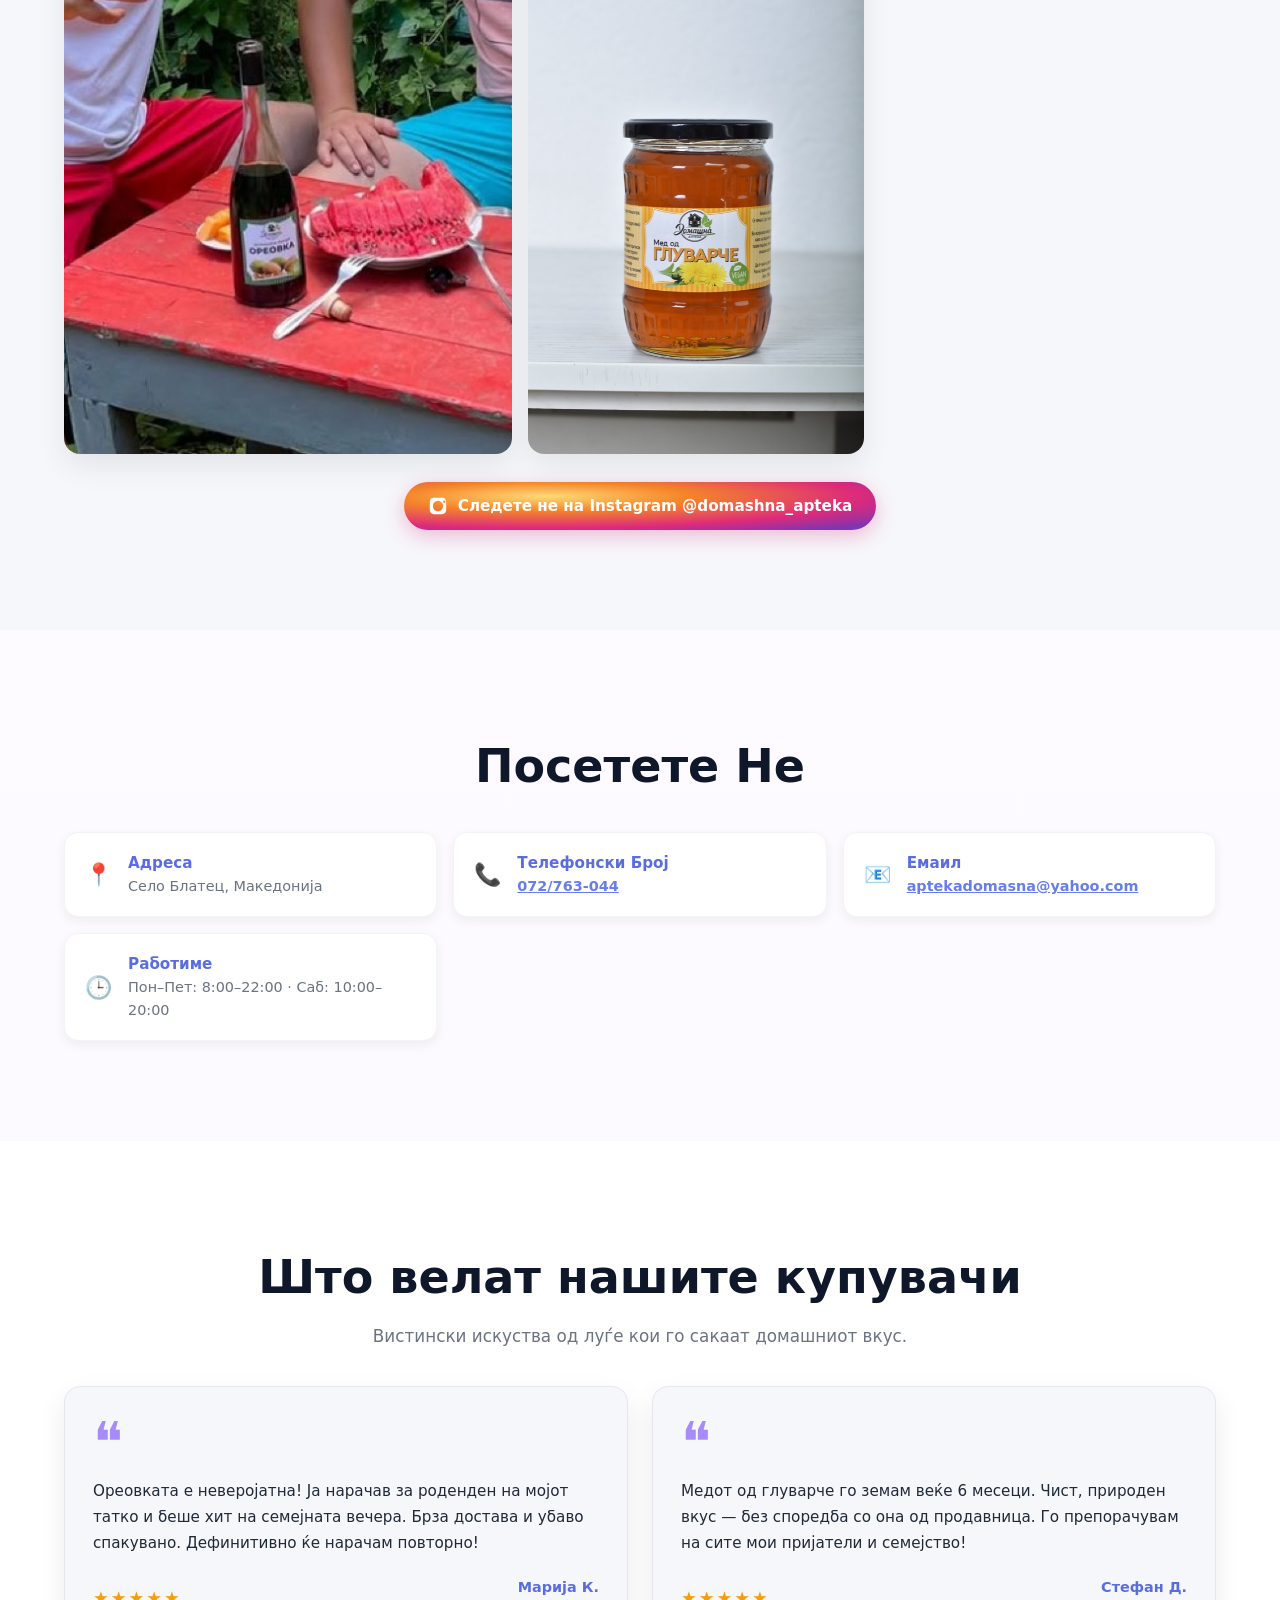
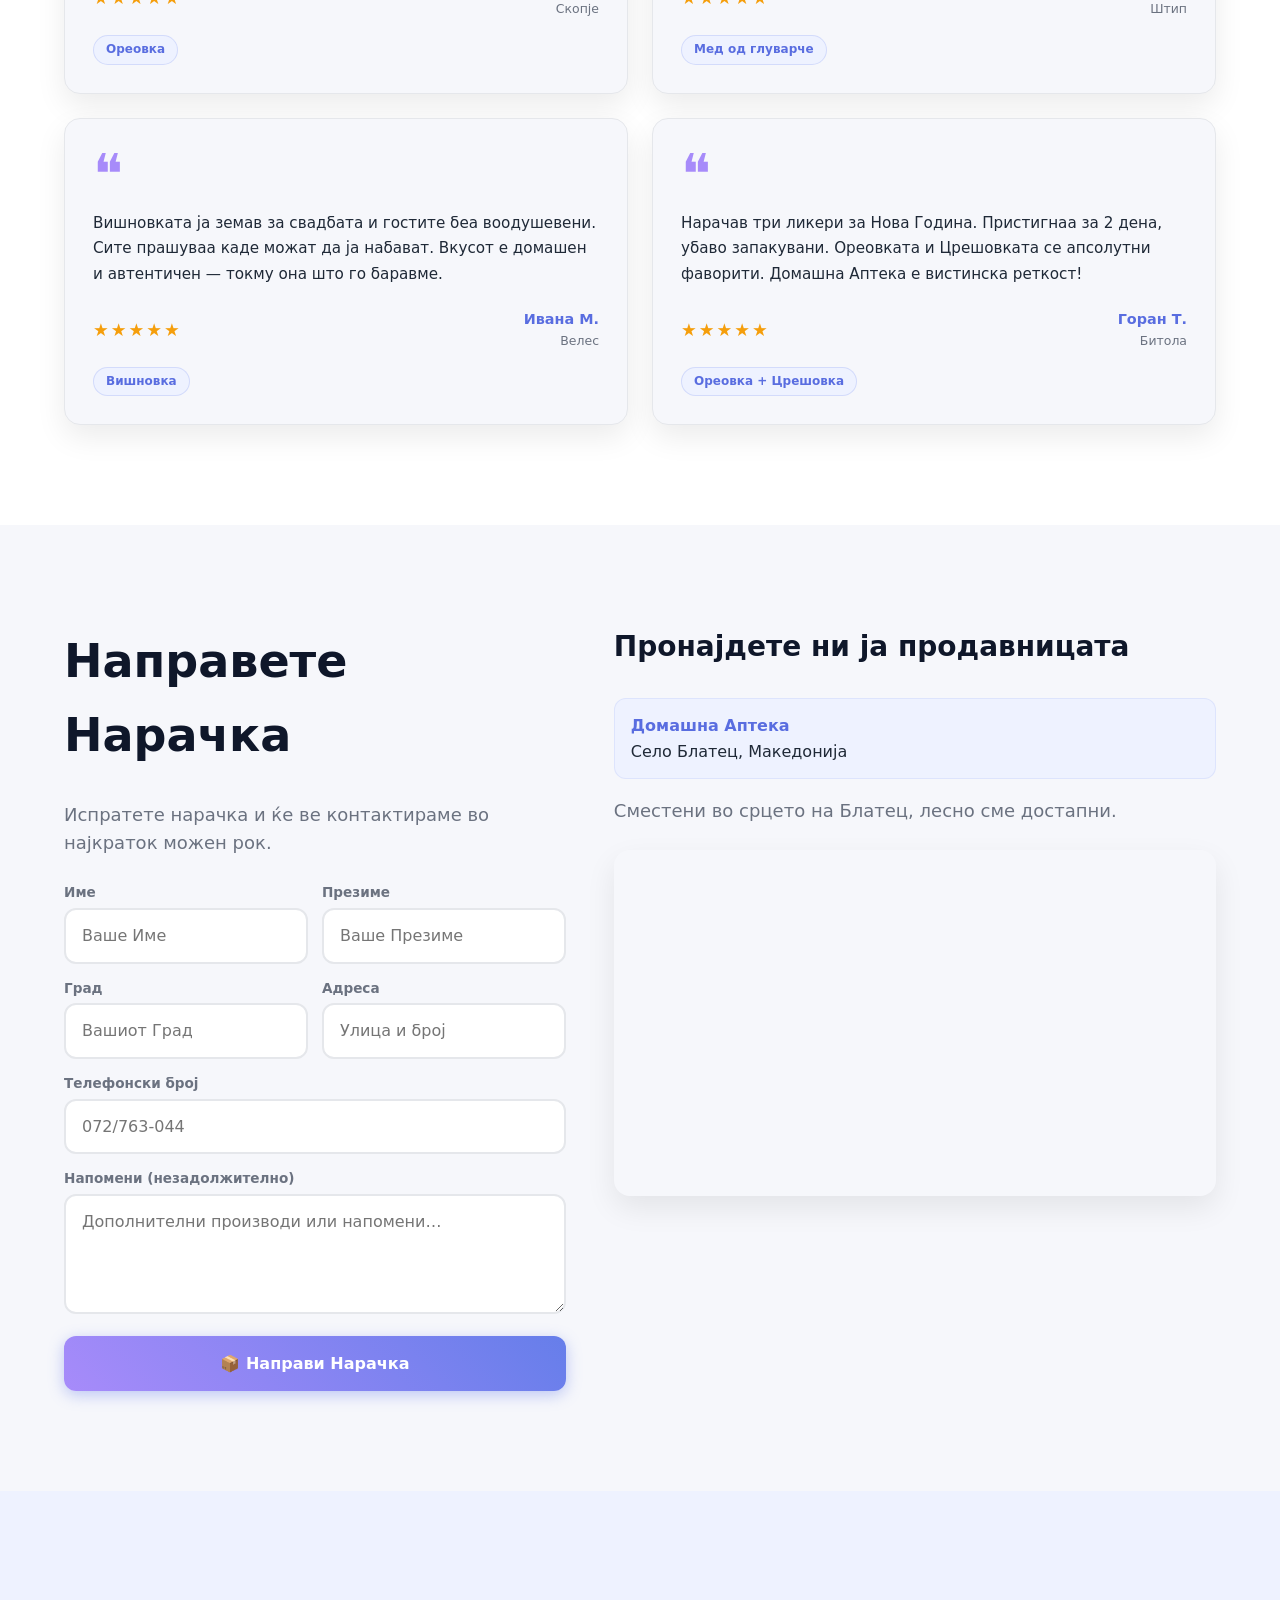
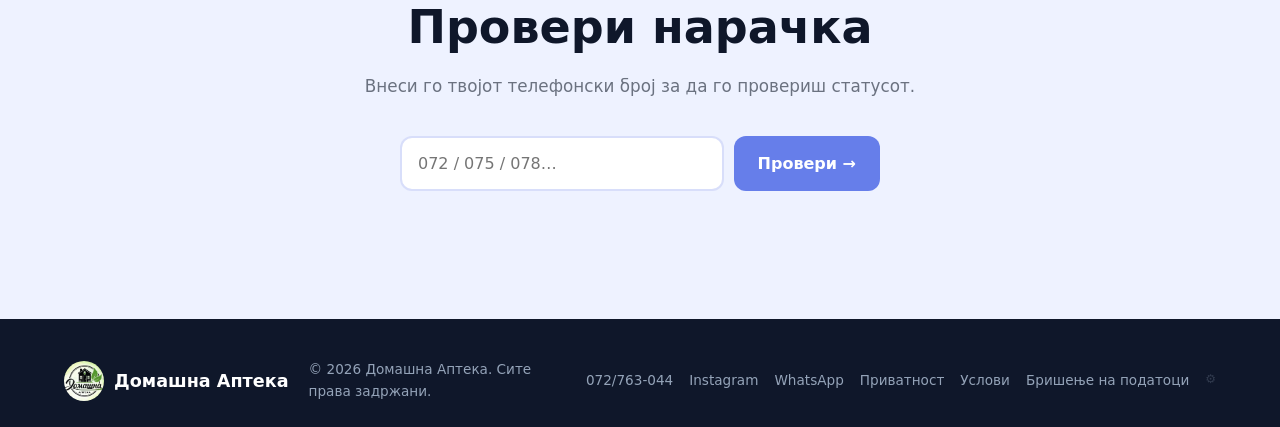
==== commit ab4b08c9: "Preaparing for meta app review" ====
--- a/index.html
+++ b/index.html
@@ -523,12 +523,14 @@
              alt="Домашна Аптека" width="40" height="40" loading="lazy" />
         <span>Домашна Аптека</span>
       </div>
-      <p class="footer-copy">&copy; 2025 Домашна Аптека. Сите права задржани.</p>
+      <p class="footer-copy">&copy; 2026 Домашна Аптека. Сите права задржани.</p>
       <div class="footer-links">
         <a href="tel:+38972763044">072/763-044</a>
         <a href="https://www.instagram.com/domashna_apteka/" target="_blank" rel="noopener">Instagram</a>
         <a href="https://wa.me/38972763044" target="_blank" rel="noopener">WhatsApp</a>
-        <a href="privacy.html">Политика на приватност</a>
+        <a href="privacy.html">Приватност</a>
+        <a href="terms.html">Услови</a>
+        <a href="data-deletion.html">Бришење на податоци</a>
         <a href="admin.html" style="opacity:.25;font-size:.75rem">⚙</a>
       </div>
     </div>
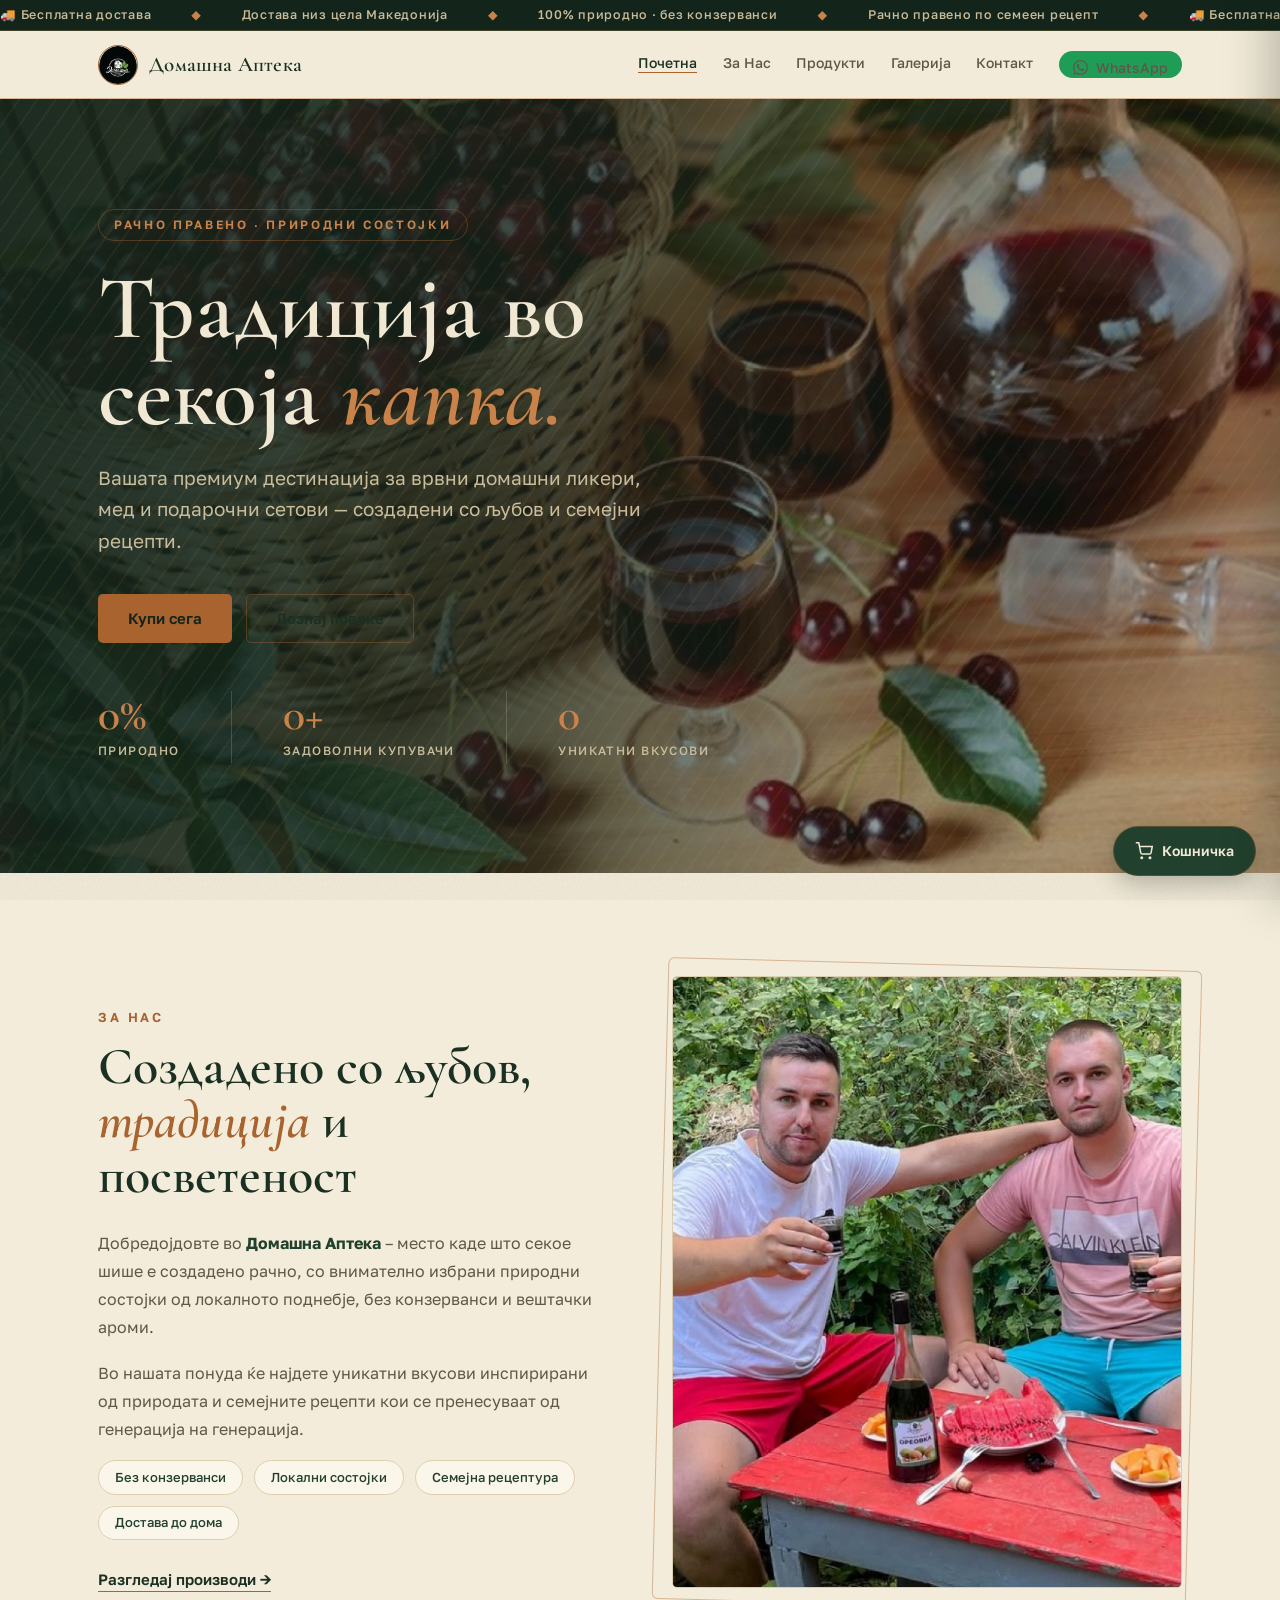
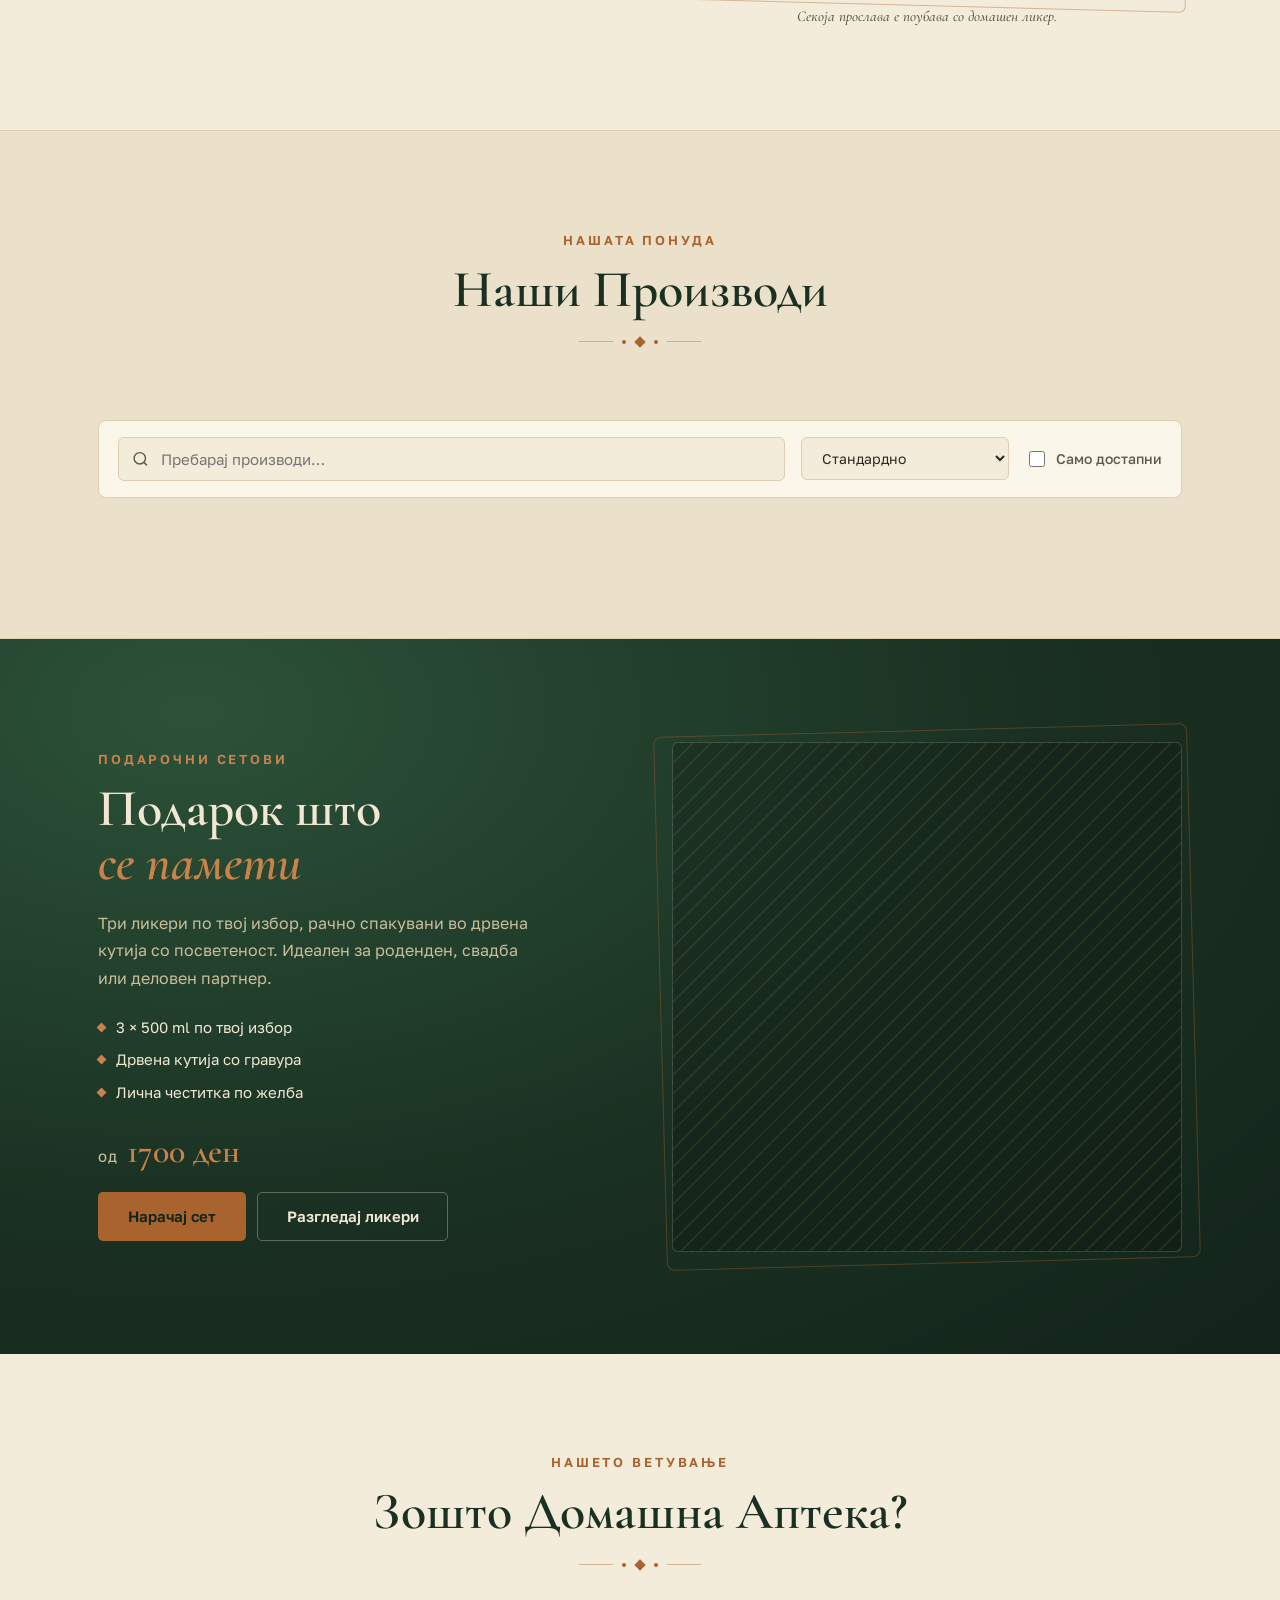
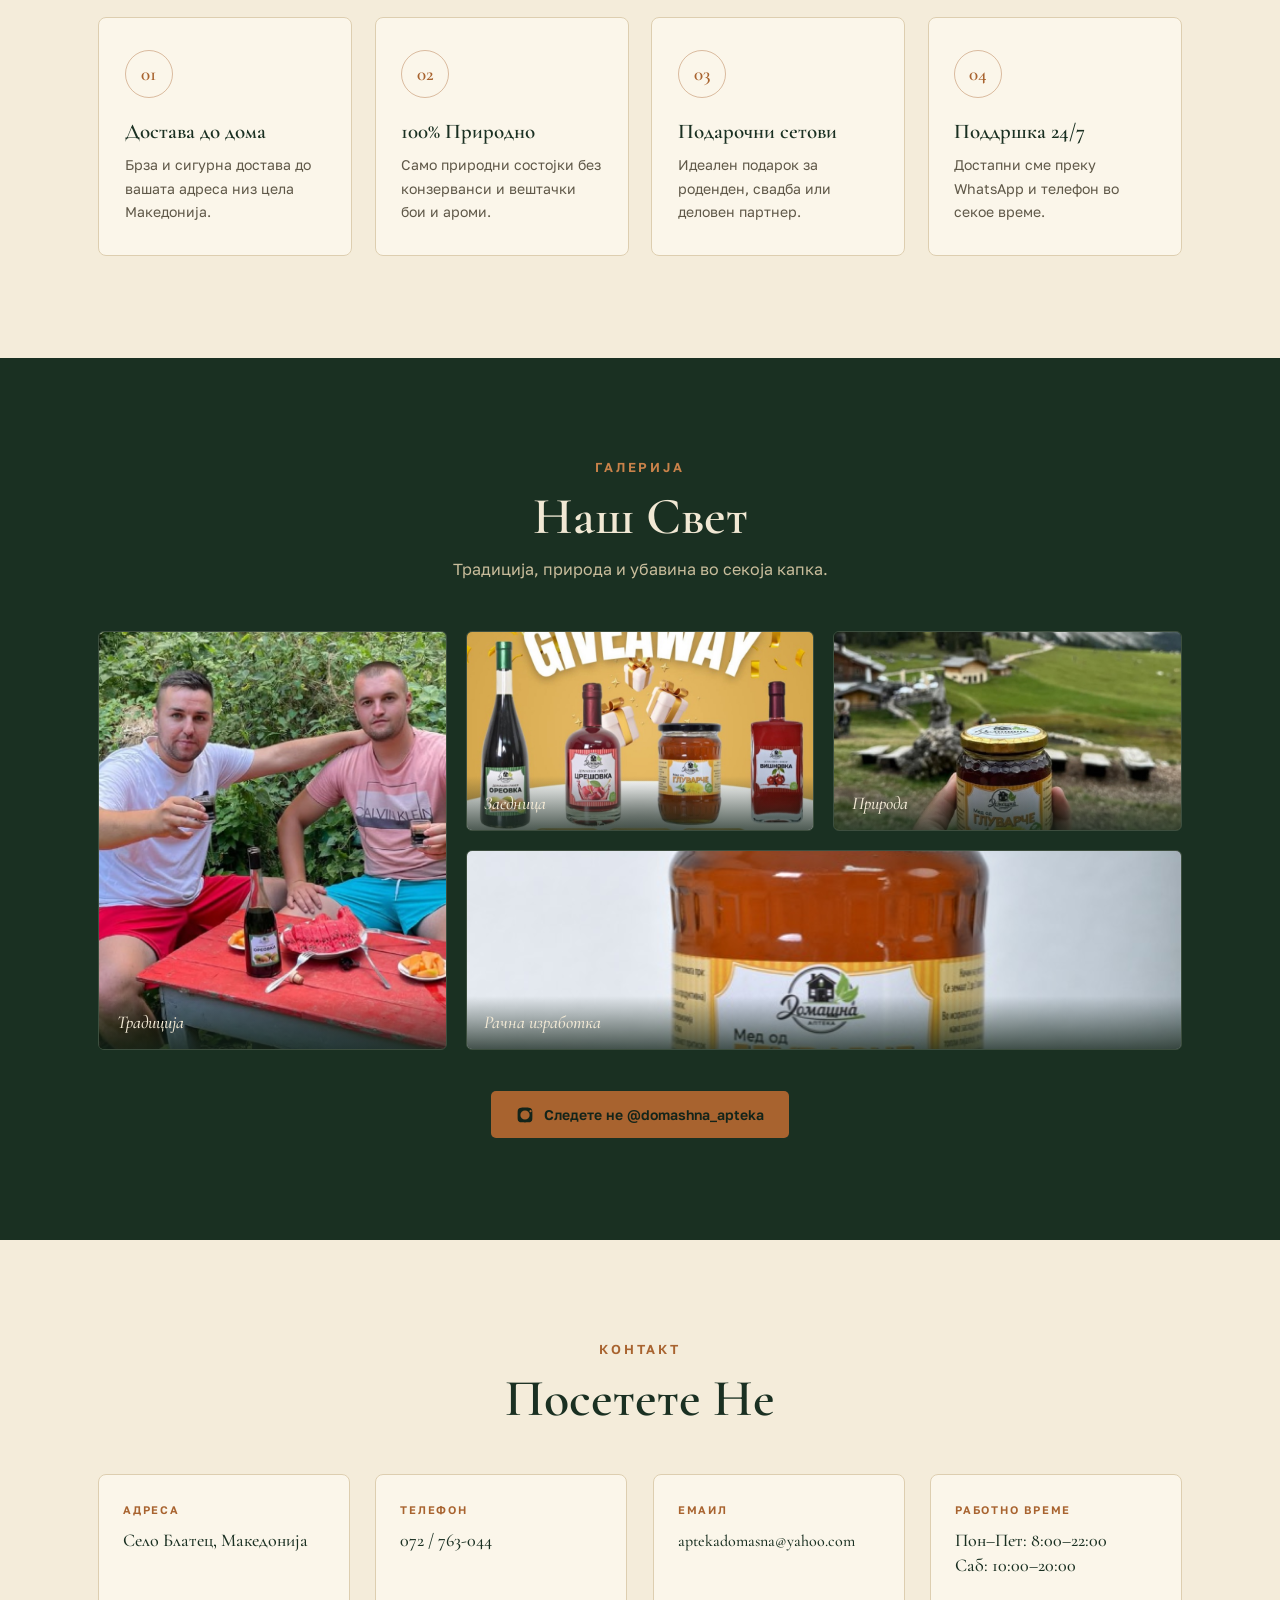
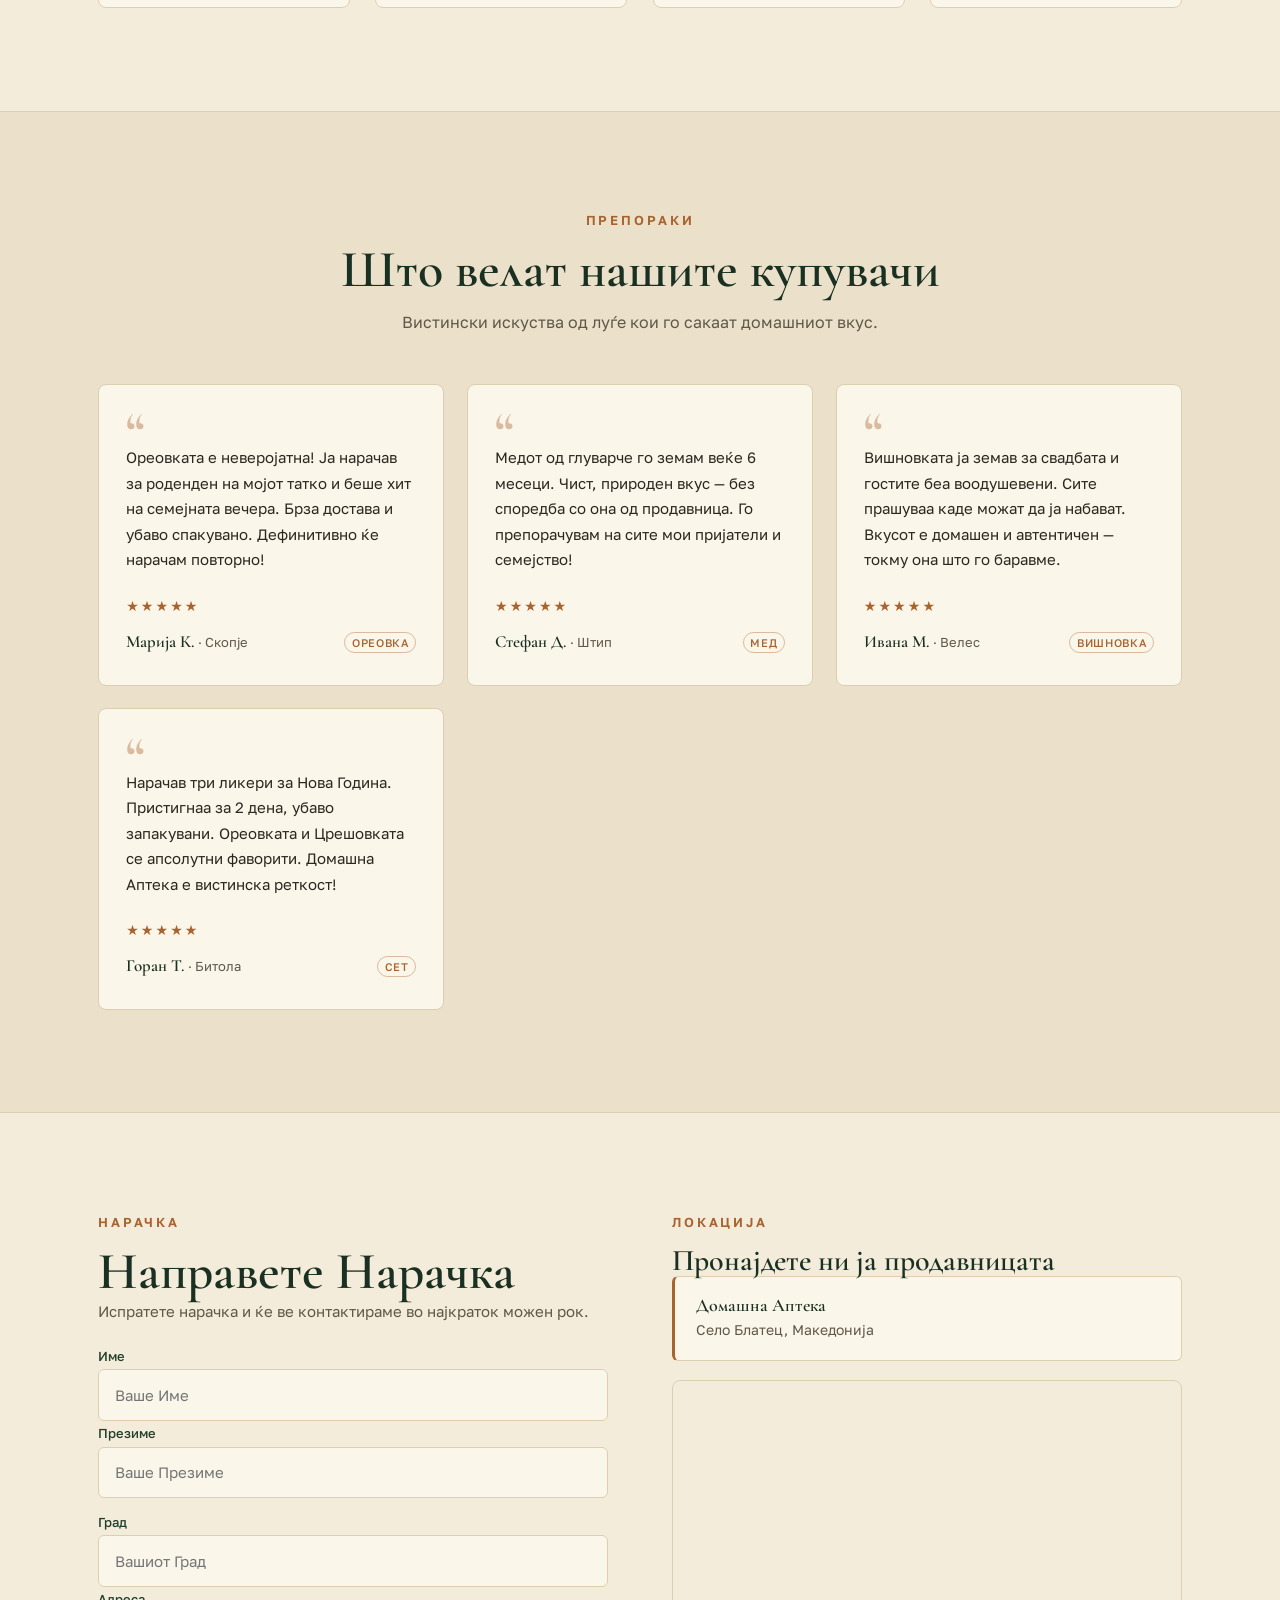
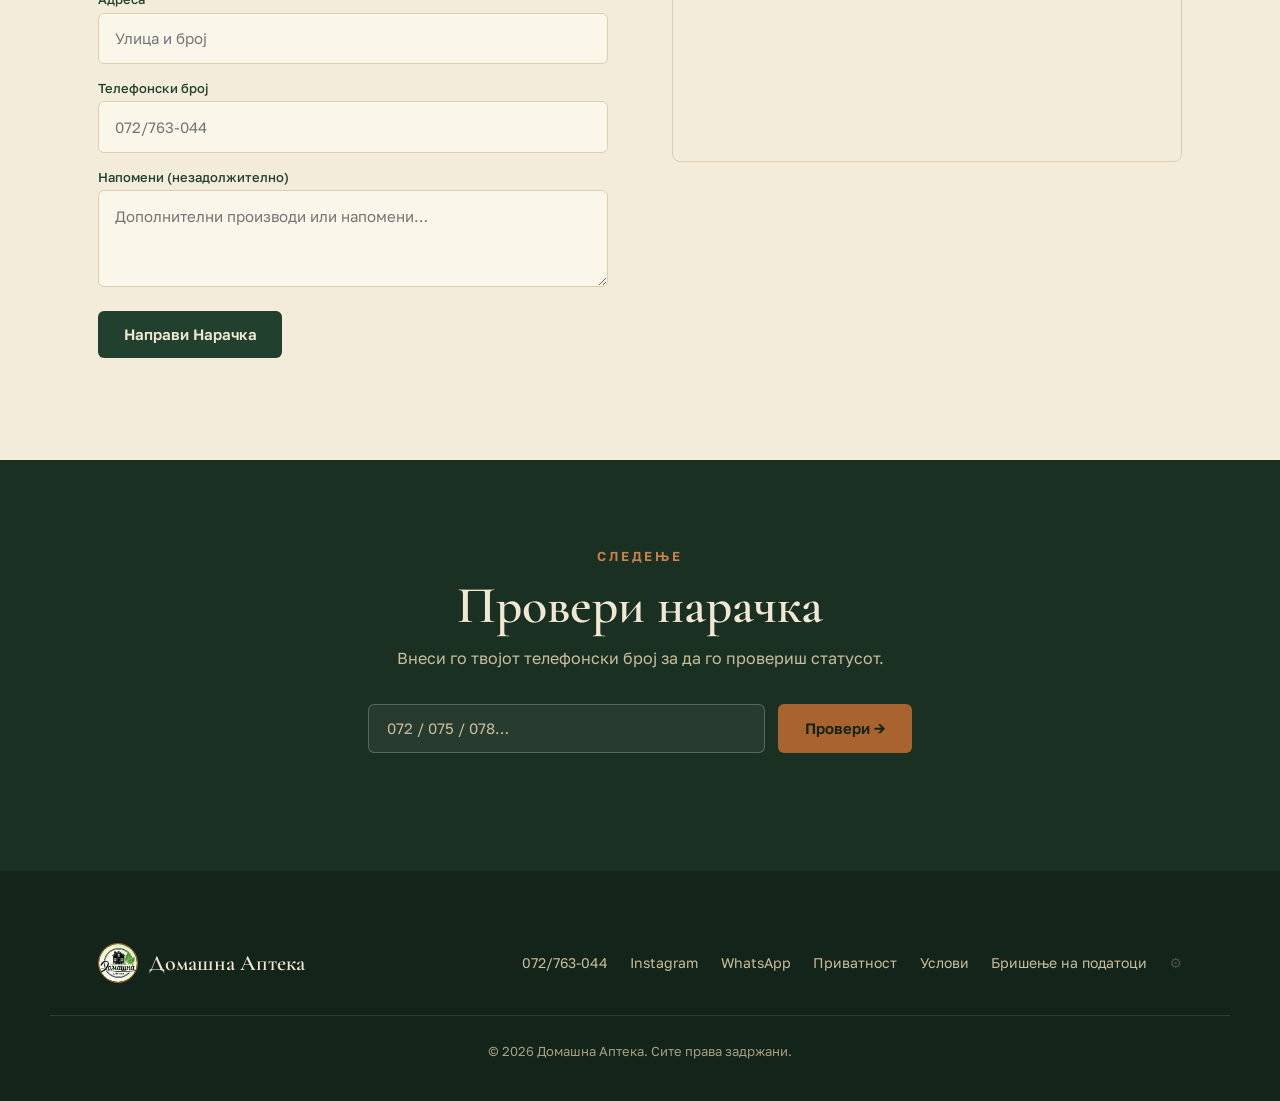
==== commit 6bdf4369: "Redesign storefront: rustic copper/green theme Visual-only redesign of index.html + style.css per de" ====
--- a/index.html
+++ b/index.html
@@ -10,7 +10,7 @@
   <link rel="canonical" href="https://domasna-apteka.com/" />
   <link rel="manifest" href="manifest.json" />
   <link rel="icon" href="Domasnav2/domasna_apteka/domasna_apteka_zeleno_logo.jpg" type="image/jpeg" />
-  <meta name="theme-color" content="#667eea" />
+  <meta name="theme-color" content="#1a3022" />
   <meta name="apple-mobile-web-app-capable" content="yes" />
   <meta name="apple-mobile-web-app-status-bar-style" content="default" />
 
@@ -24,6 +24,10 @@
 
   <link rel="sitemap" type="application/xml" href="sitemap.xml" />
   <link rel="preload" as="image" href="Domasnav2/domasna_apteka/back_photo_index.jpg" fetchpriority="high" />
+
+  <link rel="preconnect" href="https://fonts.googleapis.com" />
+  <link rel="preconnect" href="https://fonts.gstatic.com" crossorigin />
+  <link href="https://fonts.googleapis.com/css2?family=Cormorant+Garamond:ital,wght@0,500;0,600;0,700;1,500&family=Golos+Text:wght@400;500;600;700&display=swap" rel="stylesheet" />
   <link rel="stylesheet" href="Domasnav2/style.css" />
 
   <script type="application/ld+json">
@@ -103,6 +107,9 @@
 <body>
   <a class="skip-link" href="#home">Прескокни до содржина</a>
 
+  <!-- paper-grain texture overlay -->
+  <div class="grain" aria-hidden="true"></div>
+
   <!-- Toast container -->
   <div id="toastContainer" class="toast-container" aria-live="polite" aria-atomic="false"></div>
 
@@ -111,7 +118,11 @@
 
   <!-- Cart FAB -->
   <button class="cart-fab" id="cartFab" aria-label="Отвори кошничка" aria-haspopup="dialog">
-    🛒 <span class="cart-fab-label">Кошничка</span>
+    <svg viewBox="0 0 24 24" width="18" height="18" fill="none" stroke="currentColor" stroke-width="2" aria-hidden="true">
+      <circle cx="9" cy="21" r="1"/><circle cx="20" cy="21" r="1"/>
+      <path d="M1 1h4l2.68 13.39a2 2 0 0 0 2 1.61h9.72a2 2 0 0 0 2-1.61L23 6H6"/>
+    </svg>
+    <span class="cart-fab-label">Кошничка</span>
     <span class="cart-badge" id="cartBadge1" hidden>0</span>
   </button>
 
@@ -119,7 +130,7 @@
   <div class="cart-drawer" id="cartDrawer"
        role="dialog" aria-modal="true" aria-label="Кошничка" aria-hidden="true">
     <div class="cart-header">
-      <h2 class="cart-title">🛒 Кошничка</h2>
+      <h2 class="cart-title">Кошничка</h2>
       <button class="cart-close" id="cartClose" aria-label="Затвори кошничка">✕</button>
     </div>
     <div id="cartItems" class="cart-items">
@@ -136,12 +147,26 @@
     </div>
   </div>
 
+  <!-- ═══════════ Announcement bar ═══════════ -->
+  <div class="announce" aria-hidden="true">
+    <div class="announce-track">
+      <div class="announce-group">
+        <span>🚚 Бесплатна достава</span><span class="announce-sep">◆</span><span>Достава низ цела Македонија</span><span class="announce-sep">◆</span><span>100% природно · без конзерванси</span><span class="announce-sep">◆</span><span>Рачно правено по семеен рецепт</span><span class="announce-sep">◆</span>
+      </div>
+      <div class="announce-group">
+        <span>🚚 Бесплатна достава</span><span class="announce-sep">◆</span><span>Достава низ цела Македонија</span><span class="announce-sep">◆</span><span>100% природно · без конзерванси</span><span class="announce-sep">◆</span><span>Рачно правено по семеен рецепт</span><span class="announce-sep">◆</span>
+      </div>
+    </div>
+  </div>
+
   <!-- ═══════════ Navbar ═══════════ -->
   <nav class="navbar" aria-label="Главна навигација">
     <div class="nav-inner container">
       <div class="brand">
-        <img src="Domasnav2/domasna_apteka/domasna_apteka_logo_crno.jpg"
-             alt="Лого Домашна Аптека" loading="eager" width="32" height="32" />
+        <span class="brand-mark">
+          <img src="Domasnav2/domasna_apteka/domasna_apteka_logo_crno.jpg"
+               alt="Лого Домашна Аптека" loading="eager" width="40" height="40" />
+        </span>
         <a href="#home" class="logo">Домашна Аптека</a>
       </div>
       <button class="nav-toggle" id="navToggle"
@@ -154,36 +179,23 @@
         <a href="#products" role="menuitem">Продукти</a>
         <a href="#gallery"  role="menuitem">Галерија</a>
         <a href="#contact"  role="menuitem">Контакт</a>
-        <div class="nav-social" aria-label="Социјални мрежи">
-          <a class="social-link instagram"
-             href="https://www.instagram.com/domashna_apteka/"
-             target="_blank" rel="noopener noreferrer"
-             aria-label="Instagram" title="Instagram">
-            <svg viewBox="0 0 24 24" aria-hidden="true">
-              <path fill="currentColor" d="M12 2.163c3.204 0 3.584.012 4.85.07 3.252.148 4.771 1.691 4.919 4.919.058 1.265.069 1.645.069 4.849 0 3.205-.012 3.584-.069 4.849-.149 3.225-1.664 4.771-4.919 4.919-1.266.058-1.644.07-4.85.07-3.204 0-3.584-.012-4.849-.07-3.26-.149-4.771-1.699-4.919-4.92-.058-1.265-.07-1.644-.07-4.849 0-3.204.013-3.583.07-4.849.149-3.227 1.664-4.771 4.919-4.919 1.266-.057 1.645-.069 4.849-.069zm0 3.675a6.162 6.162 0 1 0 0 12.324 6.162 6.162 0 0 0 0-12.324zm7.406-.358a1.44 1.44 0 1 0 0 2.88 1.44 1.44 0 0 0 0-2.88z"/>
-            </svg>
-          </a>
-          <a class="social-link facebook"
-             href="https://www.facebook.com/domashnaaptekaofficial"
-             target="_blank" rel="noopener noreferrer"
-             aria-label="Facebook" title="Facebook">
-            <svg viewBox="0 0 24 24" aria-hidden="true">
-              <path fill="currentColor" d="M24 12.073C24 5.446 18.627 0 12 0S0 5.446 0 12.073C0 18.1 4.388 23.064 10.125 23.964v-8.385H7.078v-3.47h3.047V9.43c0-3.007 1.792-4.669 4.533-4.669 1.312 0 2.686.235 2.686.235v2.953H15.83c-1.491 0-1.956.925-1.956 1.874v2.25h3.328l-.532 3.47h-2.796v8.385C19.612 23.027 24 18.062 24 12.073z"/>
-            </svg>
-          </a>
-        </div>
+        <a class="nav-wa" href="https://wa.me/38972763044" target="_blank" rel="noopener noreferrer" aria-label="WhatsApp">
+          <svg viewBox="0 0 24 24" width="15" height="15" aria-hidden="true"><path fill="currentColor" d="M.057 24l1.687-6.163a11.867 11.867 0 0 1-1.587-5.946C.16 5.335 5.495 0 12.05 0a11.817 11.817 0 0 1 8.413 3.488 11.824 11.824 0 0 1 3.48 8.414c-.003 6.557-5.338 11.892-11.893 11.892a11.9 11.9 0 0 1-5.688-1.448L.057 24zm6.597-3.807c1.676.995 3.276 1.591 5.392 1.592 5.448 0 9.886-4.434 9.889-9.885.002-5.462-4.415-9.89-9.881-9.892-5.452 0-9.887 4.434-9.889 9.884a9.86 9.86 0 0 0 1.51 5.26l-.999 3.648 3.978-1.607zm11.387-5.464c-.074-.124-.272-.198-.57-.347-.297-.149-1.758-.868-2.031-.967-.272-.099-.47-.149-.669.149-.198.297-.768.967-.941 1.165-.173.198-.347.223-.644.074-.297-.149-1.255-.462-2.39-1.475-.883-.788-1.48-1.761-1.653-2.059-.173-.297-.018-.458.13-.606.134-.133.297-.347.446-.521.151-.172.2-.296.3-.495.099-.198.05-.372-.025-.521-.075-.148-.669-1.611-.916-2.206-.242-.579-.487-.501-.669-.51l-.57-.01c-.198 0-.52.074-.792.372s-1.04 1.016-1.04 2.479 1.065 2.876 1.213 3.074c.149.198 2.095 3.2 5.076 4.487.709.306 1.263.489 1.694.626.712.226 1.36.194 1.872.118.571-.085 1.758-.719 2.006-1.413.248-.695.248-1.29.173-1.414z"/></svg>
+          WhatsApp
+        </a>
       </div>
     </div>
   </nav>
 
   <!-- ═══════════ Hero ═══════════ -->
   <header id="home" class="hero">
+    <div class="hero-scrim" aria-hidden="true"></div>
     <div class="container hero-content">
-      <p class="hero-eyebrow">🌿 Рачно правено · Природни состојки</p>
-      <h1>Домашна Аптека</h1>
-      <p class="hero-sub">Вашата премиум дестинација за врвни домашни ликери, мед и подарочни сетови.</p>
+      <p class="hero-eyebrow">Рачно правено · Природни состојки</p>
+      <h1 class="hero-title">Традиција во<br />секоја <em>капка.</em></h1>
+      <p class="hero-sub">Вашата премиум дестинација за врвни домашни ликери, мед и подарочни сетови — создадени со љубов и семејни рецепти.</p>
       <div class="hero-btns">
-        <a class="btn btn--primary" href="#products">🛒 Купи Сега</a>
+        <a class="btn btn--primary" href="#products">Купи сега</a>
         <a class="btn btn--ghost" href="#about">Дознај повеќе</a>
       </div>
       <div class="hero-stats">
@@ -191,10 +203,12 @@
           <strong class="count-up" data-count="100" data-suffix="%">0%</strong>
           <span>Природно</span>
         </div>
+        <div class="hero-stat-divider" aria-hidden="true"></div>
         <div class="hero-stat">
           <strong class="count-up" data-count="50" data-suffix="+">0+</strong>
           <span>Задоволни купувачи</span>
         </div>
+        <div class="hero-stat-divider" aria-hidden="true"></div>
         <div class="hero-stat">
           <strong class="count-up" data-count="4" data-suffix="">0</strong>
           <span>Уникатни вкусови</span>
@@ -207,16 +221,17 @@
   <section id="about">
     <div class="container about">
       <div class="about-text">
-        <h2 class="section-title" style="text-align:left">За Нас</h2>
-        <p>Добредојдовте во <strong>Домашна Аптека</strong> – место каде што секое шише е создадено со љубов, традиција и посветеност. Нашите домашни ликери се подготвуваат рачно, со внимателно избрани природни состојки од локалното поднебје, без конзерванси и вештачки ароми.</p>
+        <div class="kicker">За Нас</div>
+        <h2 class="section-title section-title--left">Создадено со љубов,<br /><em>традиција</em> и посветеност</h2>
+        <p>Добредојдовте во <strong>Домашна Аптека</strong> – место каде што секое шише е создадено рачно, со внимателно избрани природни состојки од локалното поднебје, без конзерванси и вештачки ароми.</p>
         <p>Во нашата понуда ќе најдете уникатни вкусови инспирирани од природата и семејните рецепти кои се пренесуваат од генерација на генерација.</p>
         <div class="about-badges">
-          <span class="about-badge">🌿 Без конзерванси</span>
-          <span class="about-badge">🏔️ Локални состојки</span>
-          <span class="about-badge">🤝 Семејна рецептура</span>
-          <span class="about-badge">🚚 Достава до дома</span>
-        </div>
-        <a class="btn btn--primary" href="#products" style="margin-top:1.5rem;display:inline-block">Разгледај производи →</a>
+          <span class="about-badge">Без конзерванси</span>
+          <span class="about-badge">Локални состојки</span>
+          <span class="about-badge">Семејна рецептура</span>
+          <span class="about-badge">Достава до дома</span>
+        </div>
+        <a class="about-link" href="#products">Разгледај производи →</a>
       </div>
       <figure class="about-img">
         <img src="Domasnav2/domasna_apteka/Nazdravje.jpg"
@@ -229,7 +244,13 @@
   <!-- ═══════════ Products ═══════════ -->
   <section id="products" class="bg-surface-2">
     <div class="container">
-      <h2 class="section-title">Наши Производи</h2>
+      <div class="section-head">
+        <div class="kicker">Нашата понуда</div>
+        <h2 class="section-title">Наши Производи</h2>
+        <div class="ornament" aria-hidden="true">
+          <span class="o-line"></span><span class="o-dot"></span><span class="o-diamond"></span><span class="o-dot"></span><span class="o-line"></span>
+        </div>
+      </div>
 
       <!-- Category tabs (populated by JS when products have categories) -->
       <div id="categoryTabs" class="category-tabs" hidden aria-label="Категории" role="tablist"></div>
@@ -263,28 +284,61 @@
     </div>
   </section>
 
+  <!-- ═══════════ Gift-set band ═══════════ -->
+  <section class="giftset">
+    <div class="container giftset-inner">
+      <div class="giftset-text">
+        <div class="kicker kicker--gold2">Подарочни сетови</div>
+        <h2 class="section-title section-title--left section-title--cream">Подарок што<br /><em>се памети</em></h2>
+        <p>Три ликери по твој избор, рачно спакувани во дрвена кутија со посветеност. Идеален за роденден, свадба или деловен партнер.</p>
+        <ul class="giftset-list">
+          <li>3 × 500 ml по твој избор</li>
+          <li>Дрвена кутија со гравура</li>
+          <li>Лична честитка по желба</li>
+        </ul>
+        <div class="giftset-cta">
+          <div class="giftset-price"><span>од</span> <strong>1700 ден</strong></div>
+          <div class="giftset-buttons">
+            <a class="btn btn--primary" href="#products">Нарачај сет</a>
+            <a class="btn btn--ghost btn--ghost-dark" href="#products">Разгледај ликери</a>
+          </div>
+        </div>
+      </div>
+      <div class="giftset-img" aria-hidden="true">
+        <div class="giftset-img-frame"></div>
+        <div class="giftset-img-inner"></div>
+      </div>
+    </div>
+  </section>
+
   <!-- ═══════════ Services ═══════════ -->
   <section id="services">
     <div class="container">
-      <h2 class="section-title">Зошто Домашна Аптека?</h2>
+      <div class="section-head">
+        <div class="kicker">Нашето ветување</div>
+        <h2 class="section-title">Зошто Домашна Аптека?</h2>
+        <div class="ornament" aria-hidden="true">
+          <span class="o-line"></span><span class="o-dot"></span><span class="o-diamond"></span><span class="o-dot"></span><span class="o-line"></span>
+        </div>
+      </div>
       <div class="services-grid">
         <div class="service">
-          <div class="service-icon">🚚</div>
+          <div class="service-num">01</div>
           <h3>Достава до дома</h3>
           <p>Брза и сигурна достава до вашата адреса низ цела Македонија.</p>
         </div>
         <div class="service">
-          <div class="service-icon">🌿</div>
+          <div class="service-num">02</div>
           <h3>100% Природно</h3>
           <p>Само природни состојки без конзерванси и вештачки бои и ароми.</p>
         </div>
         <div class="service">
-          <div class="service-icon">🎁</div>
+          <div class="service-num">03</div>
           <h3>Подарочни сетови</h3>
           <p>Идеален подарок за роденден, свадба или деловен партнер.</p>
         </div>
         <div class="service">
-          <div class="service-icon">💬</div>
+          <div class="service-num">04</div>
           <h3>Поддршка 24/7</h3>
           <p>Достапни сме преку WhatsApp и телефон во секое време.</p>
         </div>
@@ -293,10 +347,13 @@
   </section>
 
   <!-- ═══════════ Gallery ═══════════ -->
-  <section id="gallery" class="bg-surface-2">
+  <section id="gallery" class="gallery">
     <div class="container">
-      <h2 class="section-title">Наш Свет</h2>
-      <p class="section-sub">Традиција, природа и убавина во секоја капка.</p>
+      <div class="section-head">
+        <div class="kicker kicker--gold2">Галерија</div>
+        <h2 class="section-title section-title--cream">Наш Свет</h2>
+        <p class="section-sub section-sub--cream">Традиција, природа и убавина во секоја капка.</p>
+      </div>
       <div class="gallery-grid">
         <figure class="gallery-item gallery-item--tall">
           <img src="Domasnav2/domasna_apteka/Nazdravje.jpg"
@@ -313,7 +370,7 @@
                alt="Мед Глуварче - природа" loading="lazy" />
           <figcaption>Природа</figcaption>
         </figure>
-        <figure class="gallery-item">
+        <figure class="gallery-item gallery-item--wide">
           <img src="Domasnav2/domasna_apteka/DSC_0210.JPG"
                alt="Домашна Аптека - производство" loading="lazy" />
           <figcaption>Рачна изработка</figcaption>
@@ -322,10 +379,10 @@
       <div class="gallery-cta">
         <a href="https://www.instagram.com/domashna_apteka/"
            target="_blank" rel="noopener noreferrer" class="btn-instagram">
-          <svg viewBox="0 0 24 24" aria-hidden="true" width="20" height="20">
+          <svg viewBox="0 0 24 24" aria-hidden="true" width="18" height="18">
             <path fill="currentColor" d="M12 2.163c3.204 0 3.584.012 4.85.07 3.252.148 4.771 1.691 4.919 4.919.058 1.265.069 1.645.069 4.849 0 3.205-.012 3.584-.069 4.849-.149 3.225-1.664 4.771-4.919 4.919-1.266.058-1.644.07-4.85.07-3.204 0-3.584-.012-4.849-.07-3.26-.149-4.771-1.699-4.919-4.92-.058-1.265-.07-1.644-.07-4.849 0-3.204.013-3.583.07-4.849.149-3.227 1.664-4.771 4.919-4.919 1.266-.057 1.645-.069 4.849-.069zm0 3.675a6.162 6.162 0 1 0 0 12.324 6.162 6.162 0 0 0 0-12.324zm7.406-.358a1.44 1.44 0 1 0 0 2.88 1.44 1.44 0 0 0 0-2.88z"/>
           </svg>
-          Следете не на Instagram @domashna_apteka
+          Следете не @domashna_apteka
         </a>
       </div>
     </div>
@@ -334,91 +391,91 @@
   <!-- ═══════════ Contact info ═══════════ -->
   <section id="contact">
     <div class="container">
-      <h2 class="section-title">Посетете Не</h2>
+      <div class="section-head">
+        <div class="kicker">Контакт</div>
+        <h2 class="section-title">Посетете Не</h2>
+      </div>
       <div class="grid auto contact-quick">
         <div class="contact-item">
-          <div class="ico">📍</div>
-          <div><h4>Адреса</h4><p>Село Блатец, Македонија</p></div>
+          <div class="contact-label">Адреса</div>
+          <p class="contact-value">Село Блатец, Македонија</p>
         </div>
         <div class="contact-item">
-          <div class="ico">📞</div>
-          <div>
-            <h4>Телефонски Број</h4>
-            <p><a href="tel:+38972763044">072/763-044</a></p>
-          </div>
+          <div class="contact-label">Телефон</div>
+          <p class="contact-value"><a href="tel:+38972763044">072 / 763-044</a></p>
         </div>
         <div class="contact-item">
-          <div class="ico">📧</div>
-          <div>
-            <h4>Емаил</h4>
-            <p><a href="mailto:aptekadomasna@yahoo.com">aptekadomasna@yahoo.com</a></p>
-          </div>
+          <div class="contact-label">Емаил</div>
+          <p class="contact-value"><a href="mailto:aptekadomasna@yahoo.com" class="contact-email">aptekadomasna@yahoo.com</a></p>
         </div>
         <div class="contact-item">
-          <div class="ico">🕒</div>
-          <div><h4>Работиме</h4><p>Пон–Пет: 8:00–22:00 · Саб: 10:00–20:00</p></div>
+          <div class="contact-label">Работно време</div>
+          <p class="contact-value">Пон–Пет: 8:00–22:00<br />Саб: 10:00–20:00</p>
         </div>
       </div>
     </div>
   </section>
 
   <!-- ═══════════ Testimonials ═══════════ -->
-  <section id="testimonials">
+  <section id="testimonials" class="bg-surface-2">
     <div class="container">
-      <h2 class="section-title">Што велат нашите купувачи</h2>
-      <p class="section-sub">Вистински искуства од луѓе кои го сакаат домашниот вкус.</p>
+      <div class="section-head">
+        <div class="kicker">Препораки</div>
+        <h2 class="section-title">Што велат нашите купувачи</h2>
+        <p class="section-sub">Вистински искуства од луѓе кои го сакаат домашниот вкус.</p>
+      </div>
       <div class="testimonials-grid">
 
         <article class="testi-card">
-          <div class="testi-quote">❝</div>
+          <div class="testi-quote">“</div>
           <p class="testi-text">Ореовката е неверојатна! Ја нарачав за роденден на мојот татко и беше хит на семејната вечера. Брза достава и убаво спакувано. Дефинитивно ќе нарачам повторно!</p>
+          <div class="testi-stars" aria-label="5 од 5 ѕвезди">★★★★★</div>
           <div class="testi-footer">
-            <div class="testi-stars" aria-label="5 од 5 ѕвезди">★★★★★</div>
             <div class="testi-author">
               <strong>Марија К.</strong>
-              <span>Скопје</span>
-            </div>
+              <span>· Скопје</span>
+            </div>
+            <span class="testi-product">Ореовка</span>
           </div>
-          <div class="testi-product">Ореовка</div>
         </article>
 
         <article class="testi-card">
-          <div class="testi-quote">❝</div>
+          <div class="testi-quote">“</div>
           <p class="testi-text">Медот од глуварче го земам веќе 6 месеци. Чист, природен вкус — без споредба со она од продавница. Го препорачувам на сите мои пријатели и семејство!</p>
+          <div class="testi-stars" aria-label="5 од 5 ѕвезди">★★★★★</div>
           <div class="testi-footer">
-            <div class="testi-stars" aria-label="5 од 5 ѕвезди">★★★★★</div>
             <div class="testi-author">
               <strong>Стефан Д.</strong>
-              <span>Штип</span>
-            </div>
+              <span>· Штип</span>
+            </div>
+            <span class="testi-product">Мед</span>
           </div>
-          <div class="testi-product">Мед од глуварче</div>
         </article>
 
         <article class="testi-card">
-          <div class="testi-quote">❝</div>
+          <div class="testi-quote">“</div>
           <p class="testi-text">Вишновката ја земав за свадбата и гостите беа воодушевени. Сите прашуваа каде можат да ја набават. Вкусот е домашен и автентичен — токму она што го баравме.</p>
+          <div class="testi-stars" aria-label="5 од 5 ѕвезди">★★★★★</div>
           <div class="testi-footer">
-            <div class="testi-stars" aria-label="5 од 5 ѕвезди">★★★★★</div>
             <div class="testi-author">
               <strong>Ивана М.</strong>
-              <span>Велес</span>
-            </div>
+              <span>· Велес</span>
+            </div>
+            <span class="testi-product">Вишновка</span>
           </div>
-          <div class="testi-product">Вишновка</div>
         </article>
 
         <article class="testi-card">
-          <div class="testi-quote">❝</div>
+          <div class="testi-quote">“</div>
           <p class="testi-text">Нарачав три ликери за Нова Година. Пристигнаа за 2 дена, убаво запакувани. Ореовката и Црешовката се апсолутни фаворити. Домашна Аптека е вистинска реткост!</p>
+          <div class="testi-stars" aria-label="5 од 5 ѕвезди">★★★★★</div>
           <div class="testi-footer">
-            <div class="testi-stars" aria-label="5 од 5 ѕвезди">★★★★★</div>
             <div class="testi-author">
               <strong>Горан Т.</strong>
-              <span>Битола</span>
-            </div>
+              <span>· Битола</span>
+            </div>
+            <span class="testi-product">Сет</span>
           </div>
-          <div class="testi-product">Ореовка + Црешовка</div>
         </article>
 
       </div>
@@ -426,12 +483,13 @@
   </section>
 
   <!-- ═══════════ Order form & Map ═══════════ -->
-  <section class="bg-surface-2">
-    <div class="container contact-wrap" id="order">
+  <section>
+    <div class="container order-wrap" id="order">
 
       <!-- Left: form or confirmation -->
       <div>
-        <h2 class="section-title mb-8" style="text-align:left">Направете Нарачка</h2>
+        <div class="kicker">Нарачка</div>
+        <h2 class="section-title section-title--left">Направете Нарачка</h2>
         <p class="subtitle">Испратете нарачка и ќе ве контактираме во најкраток можен рок.</p>
 
         <!-- Form -->
@@ -473,10 +531,10 @@
             </div>
             <div>
               <label for="message">Напомени (незадолжително)</label>
-              <textarea id="message" name="message"
+              <textarea id="message" name="message" rows="3"
                         placeholder="Дополнителни производи или напомени…"></textarea>
             </div>
-            <button type="submit" id="submitBtn">📦 Направи Нарачка</button>
+            <button type="submit" id="submitBtn">Направи Нарачка</button>
           </form>
         </div>
 
@@ -486,12 +544,12 @@
 
       <!-- Right: map -->
       <div>
-        <h3 class="section-title mb-8" style="text-align:left;font-size:clamp(20px,2.5vw,28px)">Пронајдете ни ја продавницата</h3>
+        <div class="kicker">Локација</div>
+        <h3 class="section-title section-title--left section-title--sm">Пронајдете ни ја продавницата</h3>
         <div class="location-info">
-          <strong>Домашна Аптека</strong><br />
+          <strong>Домашна Аптека</strong>
           <span>Село Блатец, Македонија</span>
         </div>
-        <p class="subtitle">Сместени во срцето на Блатец, лесно сме достапни.</p>
         <div class="map">
           <iframe loading="lazy" allowfullscreen referrerpolicy="no-referrer-when-downgrade"
             title="Локација на Домашна Аптека"
@@ -502,10 +560,11 @@
   </section>
 
   <!-- ═══════════ Order status lookup ═══════════ -->
-  <section id="track">
-    <div class="container">
-      <h2 class="section-title">Провери нарачка</h2>
-      <p class="section-sub">Внеси го твојот телефонски број за да го провериш статусот.</p>
+  <section id="track" class="track">
+    <div class="container track-inner">
+      <div class="kicker kicker--gold2">Следење</div>
+      <h2 class="section-title section-title--cream">Провери нарачка</h2>
+      <p class="section-sub section-sub--cream">Внеси го твојот телефонски број за да го провериш статусот.</p>
       <div class="status-lookup">
         <label for="statusPhone" class="sr-only">Телефонски број</label>
         <input type="tel" id="statusPhone" placeholder="072 / 075 / 078…" inputmode="tel" />
@@ -519,11 +578,12 @@
   <footer>
     <div class="footer-inner container">
       <div class="footer-brand">
-        <img src="Domasnav2/domasna_apteka/domasna_apteka_zeleno_logo.jpg"
-             alt="Домашна Аптека" width="40" height="40" loading="lazy" />
+        <span class="brand-mark brand-mark--footer">
+          <img src="Domasnav2/domasna_apteka/domasna_apteka_zeleno_logo.jpg"
+               alt="Домашна Аптека" width="40" height="40" loading="lazy" />
+        </span>
         <span>Домашна Аптека</span>
       </div>
-      <p class="footer-copy">&copy; 2026 Домашна Аптека. Сите права задржани.</p>
       <div class="footer-links">
         <a href="tel:+38972763044">072/763-044</a>
         <a href="https://www.instagram.com/domashna_apteka/" target="_blank" rel="noopener">Instagram</a>
@@ -531,8 +591,11 @@
         <a href="privacy.html">Приватност</a>
         <a href="terms.html">Услови</a>
         <a href="data-deletion.html">Бришење на податоци</a>
-        <a href="admin.html" style="opacity:.25;font-size:.75rem">⚙</a>
-      </div>
+        <a href="admin.html" class="footer-admin" aria-label="Админ">⚙</a>
+      </div>
+    </div>
+    <div class="footer-copy-wrap container">
+      <p class="footer-copy">&copy; 2026 Домашна Аптека. Сите права задржани.</p>
     </div>
   </footer>
 
--- a/Domasnav2/style.css
+++ b/Domasnav2/style.css
@@ -1,1168 +1,542 @@
-/* ─── Design tokens ─────────────────────────────────────────── */
+/* ════════════════════════════════════════════════════════════════
+   Домашна Аптека — storefront styles
+   Rustic / artisanal redesign · forest green · cream · copper
+   No build step: edit this file directly (style.scss is unused).
+   ════════════════════════════════════════════════════════════════ */
+
 :root {
-  --bg-grad-start: #ffffff;
-  --bg-grad-end:   #faf7ff;
-  --text:          #1f2937;
-  --muted:         #6b7280;
-
-  --brand:         #667eea;
-  --brand-dark:    #596de0;
-  --brand-light:   #eef2ff;
-  --brand-accent:  #a78bfa;
-
-  --surface:       #ffffff;
-  --surface-2:     #f6f7fb;
-  --danger:        #e11d48;
-  --success:       #16a34a;
-  --warning:       #d97706;
-
-  --radius:        16px;
-  --radius-sm:     8px;
-  --shadow:        0 12px 30px rgba(0,0,0,.08);
-  --shadow-lg:     0 20px 48px rgba(0,0,0,.14);
-  --container:     1200px;
-  --nav-height:    64px;
-  --nav-height-lg: 80px;
-  --trans:         0.22s ease;
-
-  --nav-icon-size: clamp(44px, 9vw, 52px);
-  --nav-icon-gap:  clamp(10px, 3vw, 14px);
-}
-
-/* ─── Reset ─────────────────────────────────────────────────── */
-*, *::before, *::after { box-sizing: border-box; }
-html {
-  scroll-behavior: smooth;
-  scroll-padding-top: var(--nav-height);
-}
+  /* greens */
+  --green-950:#13241a;
+  --green-900:#1a3022;
+  --green-800:#21402d;
+  --green-700:#2c5239;
+  --green-600:#3c6a4b;
+  /* creams */
+  --cream:#f4ecda;
+  --cream-2:#ebe0c9;
+  --card:#fbf6ea;
+  /* accent — COPPER */
+  --gold:#a8632f;
+  --gold-2:#c9824a;
+  --gold-line:rgba(168,99,47,.4);
+  /* ink */
+  --ink:#2c2820;
+  --ink-soft:#5f5848;
+  --cream-text:#f1e8d4;
+  --cream-text-soft:#c9bd9c;
+  --line:#ddceb0;
+  --wa:#1f9d57;
+  /* legacy alias kept for any JS-generated refs */
+  --muted:var(--ink-soft);
+
+  --serif:'Cormorant Garamond', Georgia, serif;
+  --sans:'Golos Text', system-ui, -apple-system, sans-serif;
+  --mono:ui-monospace, SFMono-Regular, Menlo, monospace;
+
+  --maxw:1180px;
+  --gutter:clamp(20px,5vw,48px);
+  --section-pad:clamp(4rem,8vw,7rem);
+}
+
+/* ── reset ── */
+*,*::before,*::after { box-sizing:border-box; }
+html { scroll-behavior:smooth; -webkit-text-size-adjust:100%; }
 body {
-  margin: 0;
-  font-family: system-ui, -apple-system, Segoe UI, Roboto, Arial, sans-serif;
-  color: var(--text);
-  background: linear-gradient(180deg, var(--bg-grad-start) 0%, var(--bg-grad-end) 100%);
-  line-height: 1.6;
-}
-img { max-width: 100%; display: block; height: auto; }
-a   { color: inherit; text-decoration: none; }
-
-/* ─── Utilities ─────────────────────────────────────────────── */
-.sr-only {
-  position: absolute; width: 1px; height: 1px; padding: 0;
-  margin: -1px; overflow: hidden; clip: rect(0,0,0,0);
-  white-space: nowrap; border: 0;
-}
-.container {
-  max-width: var(--container);
-  margin-inline: auto;
-  padding-inline: clamp(16px, 3vw, 24px);
-}
-section { padding-block: clamp(60px, 8vw, 100px); }
-.grid   { display: grid; gap: clamp(20px, 3vw, 32px); }
-.grid.auto { grid-template-columns: repeat(auto-fit, minmax(280px, 1fr)); }
-.bg-white     { background: var(--surface); }
-.bg-surface-2 { background: var(--surface-2); }
-.mb-8 { margin-bottom: 8px; }
-.muted { color: var(--muted); }
-.brand-text { color: var(--brand); }
-.subtitle   { font-size: 1.125rem; color: var(--muted); margin-bottom: 24px; }
-.section-sub { text-align: center; color: var(--muted); margin: -20px 0 36px; font-size: 1.05rem; }
-
-.section-title {
-  font-size: clamp(28px, 4.5vw, 46px);
-  text-align: center; margin: 0 0 28px;
-  color: #0f172a; font-weight: 800;
-}
-
-/* ─── Skip link ─────────────────────────────────────────────── */
-.skip-link {
-  position: absolute; left: -9999px; top: 0;
-  background: var(--brand); color: #fff;
-  padding: 8px 12px; border-radius: 8px; z-index: 9999;
-}
-.skip-link:focus { left: 8px; }
-
-/* ─── Navbar ────────────────────────────────────────────────── */
+  margin:0;
+  font-family:var(--sans);
+  color:var(--ink);
+  background:var(--cream);
+  line-height:1.6;
+  -webkit-font-smoothing:antialiased;
+  overflow-x:hidden;
+}
+img { max-width:100%; display:block; }
+a { color:inherit; }
+h1,h2,h3,h4 { margin:0; font-family:var(--serif); font-weight:600; color:var(--green-900); }
+p { margin:0; }
+button { font-family:inherit; }
+::selection { background:var(--gold); color:#fff; }
+
+@media (prefers-reduced-motion: reduce) {
+  html { scroll-behavior:auto; }
+  * { animation-duration:.001ms !important; animation-iteration-count:1 !important; }
+}
+
+/* ── utilities ── */
+.container { max-width:var(--maxw); margin:0 auto; padding-left:var(--gutter); padding-right:var(--gutter); }
+section { position:relative; z-index:2; padding:var(--section-pad) 0; }
+.bg-surface-2 { background:var(--cream-2); border-top:1px solid var(--line); border-bottom:1px solid var(--line); }
+.sr-only { position:absolute; width:1px; height:1px; padding:0; margin:-1px; overflow:hidden; clip:rect(0 0 0 0); white-space:nowrap; border:0; }
+.skip-link { position:absolute; left:-999px; top:0; z-index:200; background:var(--green-800); color:#fff; padding:.6rem 1rem; border-radius:0 0 6px 0; }
+.skip-link:focus { left:0; }
+
+/* paper-grain texture overlay */
+.grain {
+  position:fixed; inset:0; z-index:1; pointer-events:none;
+  mix-blend-mode:multiply; opacity:.5;
+  background-image:url("data:image/svg+xml;utf8,<svg xmlns='http://www.w3.org/2000/svg' width='120' height='120'><filter id='n'><feTurbulence type='fractalNoise' baseFrequency='0.9' numOctaves='2'/><feColorMatrix type='saturate' values='0'/></filter><rect width='120' height='120' filter='url(%23n)' opacity='0.35'/></svg>");
+}
+
+/* section header */
+.section-head { text-align:center; max-width:640px; margin:0 auto 3rem; }
+.kicker { font:600 13px/1 var(--sans); letter-spacing:.22em; text-transform:uppercase; color:var(--gold); margin-bottom:1rem; }
+.kicker--gold2 { color:var(--gold-2); }
+.section-title { font:600 clamp(30px,4.5vw,52px)/1.05 var(--serif); color:var(--green-900); margin:0; }
+.section-title em { font-style:italic; color:var(--gold); }
+.section-title--left { text-align:left; }
+.section-title--cream { color:var(--cream-text); }
+.section-title--cream em { color:var(--gold-2); }
+.section-title--sm { font-size:clamp(22px,2.6vw,30px); }
+.section-sub { font:400 16px/1.6 var(--sans); color:var(--ink-soft); margin-top:.8rem; }
+.section-sub--cream { color:var(--cream-text-soft); }
+.subtitle { font:400 15px/1.65 var(--sans); color:var(--ink-soft); margin:0 0 1.6rem; }
+
+.ornament { display:flex; align-items:center; justify-content:center; gap:.6rem; margin-top:1.3rem; }
+.o-line { width:34px; height:1px; background:var(--gold-line); }
+.o-dot { width:4px; height:4px; border-radius:50%; background:var(--gold); }
+.o-diamond { width:8px; height:8px; background:var(--gold); transform:rotate(45deg); }
+
+/* ── buttons ── */
+.btn {
+  display:inline-flex; align-items:center; justify-content:center; gap:.5rem;
+  font:600 15px/1 var(--sans); text-decoration:none; cursor:pointer;
+  padding:1rem 1.8rem; border-radius:5px; border:1px solid transparent;
+  transition:background .18s, color .18s, border-color .18s, filter .18s;
+}
+.btn--primary { background:var(--gold); color:var(--green-950); }
+.btn--primary:hover { background:var(--gold-2); }
+.btn--ghost { background:transparent; color:var(--green-900); border-color:var(--gold-line); }
+.btn--ghost:hover { border-color:var(--gold); color:var(--gold); }
+.btn--ghost-dark { color:var(--cream-text); border-color:rgba(241,232,212,.32); }
+.btn--ghost-dark:hover { border-color:var(--gold-2); color:var(--gold-2); }
+
+/* ════════ Announcement bar ════════ */
+.announce {
+  position:relative; z-index:3; background:var(--green-950); color:var(--cream-text-soft);
+  overflow:hidden; border-bottom:1px solid rgba(202,160,85,.25);
+}
+.announce-track { display:flex; width:max-content; animation:daMarquee 26s linear infinite; padding:.55rem 0; }
+.announce-group { display:flex; gap:2.5rem; padding-right:2.5rem; font:500 12.5px/1 var(--sans); letter-spacing:.06em; white-space:nowrap; }
+.announce-sep { color:var(--gold-2); }
+@keyframes daMarquee { from { transform:translateX(0); } to { transform:translateX(-50%); } }
+
+/* ════════ Navbar ════════ */
 .navbar {
-  position: fixed; inset-inline: 0; top: 0;
-  z-index: 50; height: var(--nav-height);
-  background: rgba(255,255,255,.92);
-  backdrop-filter: saturate(180%) blur(14px);
-  border-bottom: 1px solid #e0e7ff;
-}
-.nav-inner {
-  display: flex; align-items: center; justify-content: space-between;
-  gap: 12px; height: 100%; padding: 8px 12px;
-}
-.brand { display: flex; align-items: center; gap: 10px; min-width: 0; }
-.brand img { width: 32px; height: 32px; border-radius: 50%; }
-.brand .logo {
-  font-weight: 800; font-size: 16px;
-  letter-spacing: -0.02em; color: var(--brand-dark); white-space: nowrap;
-}
-.nav-toggle {
-  inline-size: 44px; block-size: 44px;
-  display: grid; place-items: center;
-  border: none; background: var(--brand-light);
-  border-radius: 50%; cursor: pointer; transition: var(--trans);
-  flex-shrink: 0;
-}
-.nav-toggle span {
-  display: block; width: 20px; height: 2px;
-  background: var(--brand); border-radius: 1px; transition: var(--trans);
-}
-.nav-toggle span + span { margin-top: 5px; }
-.nav-menu {
-  position: fixed; inset: var(--nav-height) 0 auto 0;
-  display: none; flex-direction: column;
-  background: var(--surface);
-  border-bottom: 1px solid #eee; box-shadow: var(--shadow);
-  z-index: 49;
-}
-.nav-menu a {
-  padding: 10px 20px; text-align: left;
-  font-weight: 600; color: #334155;
-  border-left: 3px solid transparent;
-  transition: background var(--trans), color var(--trans), border-color var(--trans);
-}
-.nav-menu a.active, .nav-menu a:hover {
-  background: var(--brand-light); color: var(--brand-dark);
-  border-left-color: var(--brand);
-}
-.nav-menu.show { display: flex; }
-.nav-social {
-  display: flex; gap: var(--nav-icon-gap);
-  align-items: center; justify-content: center;
-  padding: 10px 20px 14px;
-  border-top: 1px solid #f0f2ff;
-}
-.nav-social .social-link {
-  display: inline-flex; align-items: center; justify-content: center;
-  width: var(--nav-icon-size); height: var(--nav-icon-size);
-  border-radius: 999px; background: #fff;
-  box-shadow: 0 2px 8px rgba(0,0,0,.06), inset 0 0 0 1px rgba(0,0,0,.05);
-  transition: transform var(--trans), box-shadow var(--trans); color: #111;
-}
-.nav-social .social-link:hover { transform: translateY(-2px); box-shadow: 0 6px 16px rgba(0,0,0,.12); }
-.nav-social .social-link svg { width: calc(var(--nav-icon-size) * .56); height: calc(var(--nav-icon-size) * .56); }
-.nav-social .instagram {
-  background: radial-gradient(120% 120% at 30% 30%,
-    #feda77 0%, #f58529 25%, #dd2a7b 55%, #8134af 75%, #515bd4 100%);
-  color: #fff;
-}
-.nav-social .facebook { background: #1877f2; color: #fff; }
-
-@media (min-width: 1024px) {
-  html { scroll-padding-top: var(--nav-height-lg); }
-  .navbar { height: var(--nav-height-lg); }
-  .nav-inner { padding: 8px 24px; }
-  .brand img  { width: 40px; height: 40px; }
-  .brand .logo { font-size: 20px; }
-  .nav-toggle { display: none; }
+  position:sticky; top:0; z-index:50;
+  background:rgba(244,236,218,.88); backdrop-filter:blur(10px);
+  border-bottom:1px solid var(--gold-line);
+}
+.nav-inner { position:relative; display:flex; align-items:center; justify-content:space-between; gap:1.5rem; padding-top:.85rem; padding-bottom:.85rem; }
+.brand { display:flex; align-items:center; gap:.7rem; }
+.brand-mark {
+  width:40px; height:40px; flex-shrink:0; border-radius:50%;
+  border:1.5px solid var(--gold); display:grid; place-items:center; overflow:hidden;
+}
+.brand-mark img { width:100%; height:100%; object-fit:cover; border-radius:50%; }
+.logo { font:600 21px/1 var(--serif); color:var(--green-900); text-decoration:none; letter-spacing:.01em; }
+.nav-menu { display:flex; align-items:center; gap:clamp(.6rem,2vw,2rem); flex-wrap:wrap; justify-content:flex-end; }
+.nav-menu > a { font:500 14px/1 var(--sans); color:var(--ink-soft); text-decoration:none; padding-bottom:2px; border-bottom:1.5px solid transparent; transition:color .15s; }
+.nav-menu > a:hover { color:var(--green-900); }
+.nav-menu > a.active { color:var(--green-900); border-bottom-color:var(--gold); }
+.nav-wa {
+  display:inline-flex; align-items:center; gap:.45rem; font:600 13px/1 var(--sans);
+  color:#fff; background:var(--wa); padding:.55rem .9rem; border-radius:100px; text-decoration:none;
+  transition:filter .15s;
+}
+.nav-wa:hover { filter:brightness(1.08); color:#fff; }
+.nav-wa.active { border-bottom:none; }
+.nav-toggle { display:none; flex-direction:column; gap:5px; width:42px; height:42px; padding:9px; background:transparent; border:1px solid var(--gold-line); border-radius:8px; cursor:pointer; }
+.nav-toggle span { display:block; height:2px; background:var(--green-900); border-radius:2px; transition:transform .2s, opacity .2s; }
+
+/* ════════ Hero ════════ */
+.hero {
+  position:relative; z-index:2; overflow:hidden; display:flex; align-items:center;
+  min-height:clamp(560px,86vh,820px); color:var(--cream-text);
+  background:var(--green-900) url("domasna_apteka/back_photo_index.jpg") center/cover no-repeat;
+}
+.hero-layer { position:absolute; inset:0; z-index:1; background-size:cover; background-position:center; opacity:0; transition:opacity 1.2s ease; }
+.hero-layer--in { opacity:1; }
+.hero-scrim {
+  position:absolute; inset:0; z-index:2;
+  background:
+    repeating-linear-gradient(125deg, rgba(202,160,85,.07) 0 2px, transparent 2px 15px),
+    linear-gradient(100deg, rgba(19,36,26,.96) 0%, rgba(19,36,26,.82) 38%, rgba(19,36,26,.45) 70%, rgba(19,36,26,.25) 100%);
+}
+.hero-content { position:relative; z-index:3; width:100%; padding-top:clamp(3.5rem,7vw,5.5rem); padding-bottom:clamp(3.5rem,7vw,5.5rem); }
+.hero-content > * { max-width:620px; }
+.hero-eyebrow {
+  display:inline-flex; align-items:center; gap:.6rem; font:600 12px/1 var(--sans);
+  letter-spacing:.22em; text-transform:uppercase; color:var(--gold-2);
+  margin:0 0 1.5rem; padding:.55rem .95rem; border:1px solid var(--gold-line); border-radius:100px;
+}
+.hero-title { font:600 clamp(46px,8.5vw,90px)/.97 var(--serif); color:var(--cream-text); margin:0 0 1.4rem; letter-spacing:.005em; }
+.hero-title em { font-style:italic; color:var(--gold-2); }
+.hero-sub { font:400 clamp(16px,1.6vw,19px)/1.65 var(--sans); color:var(--cream-text-soft); max-width:46ch; margin:0 0 2.4rem; }
+.hero-btns { display:flex; gap:.9rem; flex-wrap:wrap; max-width:none; }
+.hero-stats { display:flex; gap:clamp(1.5rem,4vw,3.5rem); margin-top:3rem; flex-wrap:wrap; max-width:none; }
+.hero-stat strong { display:block; font:600 clamp(34px,4vw,46px)/1 var(--serif); color:var(--gold-2); }
+.hero-stat span { font:500 12px/1.4 var(--sans); letter-spacing:.12em; text-transform:uppercase; color:var(--cream-text-soft); }
+.hero-stat-divider { width:1px; background:rgba(241,232,212,.18); align-self:stretch; }
+
+/* ════════ About ════════ */
+.about { display:grid; grid-template-columns:repeat(auto-fit,minmax(310px,1fr)); gap:clamp(2.5rem,5vw,5rem); align-items:center; }
+.about-text p { font:400 16px/1.75 var(--sans); color:var(--ink-soft); margin:0 0 1.1rem; }
+.about-text p strong { color:var(--green-800); }
+.about-text .section-title { margin-bottom:1.6rem; }
+.about-badges { display:flex; flex-wrap:wrap; gap:.7rem; margin-top:.8rem; }
+.about-badge { font:500 13px/1 var(--sans); color:var(--green-800); padding:.6rem 1rem; background:var(--card); border:1px solid var(--line); border-radius:100px; }
+.about-link { display:inline-block; margin-top:2rem; font:600 15px/1 var(--sans); text-decoration:none; color:var(--green-900); border-bottom:1.5px solid var(--gold); padding-bottom:4px; transition:color .15s; }
+.about-link:hover { color:var(--gold); }
+.about-img { margin:0; position:relative; }
+.about-img::before { content:""; position:absolute; inset:-12px -12px 22px -12px; border:1px solid var(--gold-line); border-radius:6px; transform:rotate(1.5deg); }
+.about-img img { position:relative; aspect-ratio:5/6; width:100%; object-fit:cover; border-radius:5px; border:1px solid var(--line); }
+.about-img figcaption { font:italic 500 15px/1.5 var(--serif); color:var(--ink-soft); margin-top:1.1rem; text-align:center; }
+
+/* ════════ Products toolbar & tabs ════════ */
+.category-tabs { display:flex; flex-wrap:wrap; justify-content:center; gap:.6rem; margin-bottom:1.6rem; }
+.cat-tab { font:600 13px/1 var(--sans); letter-spacing:.04em; padding:.6rem 1.2rem; border-radius:100px; cursor:pointer; transition:all .15s; background:transparent; color:var(--ink-soft); border:1px solid var(--line); }
+.cat-tab:hover { border-color:var(--gold); color:var(--green-900); }
+.cat-tab--active { background:var(--green-800); color:var(--cream-text); border-color:var(--green-800); }
+
+.products-toolbar {
+  display:flex; flex-wrap:wrap; gap:1rem; align-items:center; justify-content:space-between;
+  margin-bottom:2.4rem; padding:1rem 1.2rem; background:var(--card); border:1px solid var(--line); border-radius:8px;
+}
+.search-wrap { position:relative; flex:1 1 240px; min-width:200px; }
+.search-icon { position:absolute; left:14px; top:50%; transform:translateY(-50%); width:17px; height:17px; color:var(--ink-soft); pointer-events:none; }
+#productSearch { width:100%; font:400 15px/1 var(--sans); color:var(--ink); padding:.75rem 1rem .75rem 2.6rem; background:var(--cream); border:1px solid var(--line); border-radius:6px; outline:none; transition:border-color .15s; }
+#productSearch:focus { border-color:var(--gold); }
+.filter-group { display:flex; gap:1rem; align-items:center; flex-wrap:wrap; }
+#productSort { font:400 14px/1 var(--sans); color:var(--ink); padding:.7rem 1rem; background:var(--cream); border:1px solid var(--line); border-radius:6px; outline:none; cursor:pointer; }
+#productSort:focus { border-color:var(--gold); }
+.stock-toggle { display:flex; align-items:center; gap:.5rem; font:500 14px/1 var(--sans); color:var(--ink-soft); cursor:pointer; }
+.stock-toggle input { accent-color:var(--green-700); width:16px; height:16px; }
+
+/* ════════ Product grid + cards (rendered by app.js) ════════ */
+.grid.auto { display:grid; grid-template-columns:repeat(auto-fill,minmax(250px,1fr)); gap:1.6rem; }
+
+.card {
+  display:flex; flex-direction:column; position:relative;
+  background:var(--card); border:1px solid var(--line); border-radius:9px; overflow:hidden;
+  transition:transform .18s, box-shadow .18s;
+}
+.card:hover { transform:translateY(-3px); box-shadow:0 14px 30px rgba(19,36,26,.12); }
+.card .media {
+  position:relative; aspect-ratio:4/3; overflow:hidden; border-bottom:1px solid var(--line);
+  background-color:var(--cream-2);
+  background-image:repeating-linear-gradient(135deg, rgba(168,99,47,.07) 0 2px, transparent 2px 13px);
+}
+.card .media img { width:100%; height:100%; object-fit:cover; cursor:zoom-in; }
+.card .media.img-failed::after { content:"🫙"; position:absolute; inset:0; display:grid; place-items:center; font-size:2rem; opacity:.4; }
+.card .body { padding:1.3rem; display:flex; flex-direction:column; flex:1; }
+.card h3 { font:600 23px/1.15 var(--serif); color:var(--green-900); margin:0 0 .35rem; }
+.card .muted { font:400 14px/1.6 var(--sans); color:var(--ink-soft); margin:0 0 1rem; flex:1; }
+.card .price { font:600 24px/1 var(--serif); color:var(--green-800); margin:.2rem 0 1rem; }
+.card .price small { font:500 12px/1 var(--sans); color:var(--ink-soft); }
+
+.badge { position:absolute; top:10px; left:10px; z-index:2; font:600 10px/1 var(--sans); letter-spacing:.08em; text-transform:uppercase; padding:.4em .65em; border-radius:100px; }
+.badge--new, .badge--sale { background:var(--gold); color:var(--green-950); }
+.badge--out { background:var(--green-900); color:var(--cream-text); top:10px; left:auto; right:10px; }
+
+.stock-warn { font:600 12px/1.3 var(--sans); color:var(--gold); margin:0 0 .6rem; }
+.stock-warn--urgent { color:#b3402f; }
+.stock-bar { height:5px; background:var(--cream-2); border-radius:100px; overflow:hidden; margin:0 0 1rem; border:1px solid var(--line); }
+.stock-bar__fill { height:100%; border-radius:100px; }
+.stock-bar__fill--med { background:var(--gold-2); }
+.stock-bar__fill--low { background:#b3402f; }
+
+.card-actions { display:flex; align-items:center; gap:.6rem; flex-wrap:wrap; margin-top:auto; }
+.qty-control { display:inline-flex; align-items:center; border:1px solid var(--line); border-radius:6px; overflow:hidden; background:var(--cream); }
+.qty-btn { width:34px; height:36px; border:none; background:transparent; color:var(--green-900); font-size:18px; cursor:pointer; line-height:1; }
+.qty-btn:hover:not([disabled]) { background:var(--cream-2); }
+.qty-btn[disabled] { opacity:.4; cursor:not-allowed; }
+.qty-display { min-width:26px; text-align:center; font:600 14px/1 var(--sans); color:var(--green-900); }
+.btn-add { flex:1; font:600 13px/1 var(--sans); color:var(--cream-text); background:var(--green-800); padding:.7rem 1.1rem; border:none; border-radius:6px; cursor:pointer; white-space:nowrap; transition:background .15s; }
+.btn-add:hover:not([disabled]) { background:var(--green-700); }
+.btn-add--disabled { color:var(--ink-soft); background:var(--cream-2); border:1px solid var(--line); cursor:not-allowed; }
+.btn-share, .btn-ig-card {
+  display:grid; place-items:center; width:36px; height:36px; flex-shrink:0;
+  border:1px solid var(--line); border-radius:6px; background:var(--cream); color:var(--ink-soft);
+  cursor:pointer; text-decoration:none; transition:color .15s, border-color .15s;
+}
+.btn-share:hover, .btn-ig-card:hover { color:var(--gold); border-color:var(--gold); }
+
+/* card image carousel */
+.carousel { position:relative; }
+.c-track { display:flex; overflow-x:auto; scroll-snap-type:x mandatory; height:100%; scrollbar-width:none; }
+.c-track::-webkit-scrollbar { display:none; }
+.c-slide { flex:0 0 100%; scroll-snap-align:start; height:100%; }
+.c-slide img { width:100%; height:100%; object-fit:cover; }
+.c-btn { position:absolute; top:50%; transform:translateY(-50%); width:30px; height:30px; border-radius:50%; border:none; background:rgba(19,36,26,.55); color:#fff; cursor:pointer; font-size:18px; line-height:1; display:grid; place-items:center; }
+.c-btn--prev { left:8px; } .c-btn--next { right:8px; }
+.c-dots { position:absolute; bottom:8px; left:0; right:0; display:flex; justify-content:center; gap:5px; }
+.c-dot { width:6px; height:6px; border-radius:50%; background:rgba(241,232,212,.5); }
+.c-dot--on { background:var(--gold-2); }
+
+/* skeletons / loading / errors */
+.card--skel { pointer-events:none; }
+.skel { background:linear-gradient(90deg,var(--cream-2) 25%,#f0e7d3 50%,var(--cream-2) 75%); background-size:200% 100%; animation:skelShimmer 1.3s infinite; border-radius:6px; }
+.skel-img { aspect-ratio:4/3; border-radius:0; }
+.skel-title { height:22px; margin:1.3rem 1.3rem .6rem; }
+.skel-line { height:13px; margin:0 1.3rem .5rem; }
+.skel-line--short { width:55%; }
+.skel-btn { height:38px; margin:1rem 1.3rem 1.3rem; }
+@keyframes skelShimmer { from { background-position:200% 0; } to { background-position:-200% 0; } }
+.no-results { grid-column:1/-1; text-align:center; font:italic 500 19px/1.5 var(--serif); color:var(--ink-soft); padding:3rem 0; }
+.load-error { grid-column:1/-1; text-align:center; padding:3rem 0; color:var(--ink-soft); }
+.btn-retry { margin-top:1rem; font:600 14px/1 var(--sans); color:var(--cream-text); background:var(--green-800); padding:.8rem 1.4rem; border:none; border-radius:6px; cursor:pointer; }
+
+/* ════════ Gift-set band ════════ */
+.giftset {
+  color:var(--cream-text);
+  background:radial-gradient(120% 130% at 15% 10%, var(--green-700) 0%, var(--green-900) 55%, var(--green-950) 100%);
+  overflow:hidden;
+}
+.giftset-inner { display:grid; grid-template-columns:repeat(auto-fit,minmax(300px,1fr)); gap:clamp(2.5rem,5vw,4.5rem); align-items:center; }
+.giftset-text p { font:400 16px/1.7 var(--sans); color:var(--cream-text-soft); max-width:44ch; margin:1.2rem 0 1.6rem; }
+.giftset-list { list-style:none; padding:0; margin:0 0 2rem; display:grid; gap:.7rem; }
+.giftset-list li { display:flex; align-items:center; gap:.7rem; font:400 15px/1.4 var(--sans); color:var(--cream-text); }
+.giftset-list li::before { content:""; width:7px; height:7px; background:var(--gold-2); transform:rotate(45deg); flex-shrink:0; }
+.giftset-cta { display:flex; align-items:center; gap:1.4rem; flex-wrap:wrap; }
+.giftset-price span { font:500 12px/1 var(--sans); letter-spacing:.1em; text-transform:uppercase; color:var(--cream-text-soft); }
+.giftset-price strong { font:600 34px/1 var(--serif); color:var(--gold-2); margin-left:.3rem; }
+.giftset-buttons { display:flex; gap:.7rem; flex-wrap:wrap; }
+.giftset-img { position:relative; aspect-ratio:1/1; }
+.giftset-img-frame { position:absolute; inset:-12px; border:1px solid var(--gold-line); border-radius:8px; transform:rotate(-1.5deg); }
+.giftset-img-inner {
+  position:absolute; inset:0; border-radius:6px; border:1px solid rgba(241,232,212,.18);
+  background-color:rgba(0,0,0,.18);
+  background-image:repeating-linear-gradient(135deg, rgba(202,160,85,.1) 0 2px, transparent 2px 13px);
+}
+
+/* ════════ Services ════════ */
+.services-grid { display:grid; grid-template-columns:repeat(auto-fit,minmax(230px,1fr)); gap:1.4rem; }
+.service { background:var(--card); border:1px solid var(--line); border-radius:8px; padding:2rem 1.6rem; }
+.service-num { width:48px; height:48px; border-radius:50%; border:1px solid var(--gold-line); display:grid; place-items:center; font:600 19px/1 var(--serif); color:var(--gold); margin-bottom:1.3rem; }
+.service h3 { font:600 21px/1.2 var(--serif); color:var(--green-900); margin:0 0 .6rem; }
+.service p { font:400 14px/1.65 var(--sans); color:var(--ink-soft); }
+
+/* ════════ Gallery ════════ */
+.gallery { background:var(--green-900); color:var(--cream-text); }
+.gallery-grid { display:grid; grid-template-columns:repeat(auto-fit,minmax(220px,1fr)); grid-auto-rows:200px; gap:1.2rem; }
+.gallery-item { margin:0; position:relative; border-radius:6px; overflow:hidden; border:1px solid rgba(241,232,212,.16); }
+.gallery-item--tall { grid-row:span 2; }
+.gallery-item--wide { grid-column:span 2; }
+.gallery-item img { width:100%; height:100%; object-fit:cover; transition:transform .5s ease; }
+.gallery-item:hover img { transform:scale(1.05); }
+.gallery-item figcaption {
+  position:absolute; left:0; right:0; bottom:0; padding:1.1rem;
+  font:italic 500 18px/1 var(--serif); color:var(--cream-text);
+  background:linear-gradient(to top, rgba(19,36,26,.75), transparent);
+}
+.gallery-cta { text-align:center; margin-top:2.6rem; }
+.btn-instagram { display:inline-flex; align-items:center; gap:.6rem; font:600 14px/1 var(--sans); text-decoration:none; color:var(--green-950); background:var(--gold); padding:.9rem 1.6rem; border-radius:5px; transition:background .15s; }
+.btn-instagram:hover { background:var(--gold-2); }
+
+/* ════════ Contact ════════ */
+.contact-quick { grid-template-columns:repeat(auto-fit,minmax(230px,1fr)); gap:1.4rem; }
+.contact-item { background:var(--card); border:1px solid var(--line); border-radius:8px; padding:1.8rem 1.5rem; }
+.contact-label { font:600 11px/1 var(--sans); letter-spacing:.16em; text-transform:uppercase; color:var(--gold); margin-bottom:.8rem; }
+.contact-value { font:500 18px/1.4 var(--serif); color:var(--green-900); }
+.contact-value a { color:var(--green-900); text-decoration:none; transition:color .15s; }
+.contact-value a:hover { color:var(--gold); }
+.contact-email { font-size:16px; word-break:break-all; }
+
+/* ════════ Testimonials ════════ */
+.testimonials-grid { display:grid; grid-template-columns:repeat(auto-fit,minmax(270px,1fr)); gap:1.4rem; }
+.testi-card { background:var(--card); border:1px solid var(--line); border-radius:8px; padding:1.9rem 1.7rem; display:flex; flex-direction:column; }
+.testi-quote { font:700 52px/.6 var(--serif); color:var(--gold-line); height:30px; }
+.testi-text { font:400 15px/1.7 var(--sans); color:var(--ink); margin:0 0 1.4rem; flex:1; }
+.testi-stars { color:var(--gold); letter-spacing:.15em; font-size:14px; margin-bottom:.7rem; }
+.testi-footer { display:flex; align-items:baseline; justify-content:space-between; gap:.8rem; }
+.testi-author strong { font:600 17px/1.2 var(--serif); color:var(--green-900); }
+.testi-author span { font:400 13px/1 var(--sans); color:var(--ink-soft); }
+.testi-product { font:500 11px/1 var(--sans); letter-spacing:.06em; text-transform:uppercase; color:var(--gold); border:1px solid var(--gold-line); padding:.35em .6em; border-radius:100px; white-space:nowrap; }
+
+/* ════════ Order form + map ════════ */
+.order-wrap { display:grid; grid-template-columns:repeat(auto-fit,minmax(310px,1fr)); gap:clamp(2.5rem,5vw,4rem); }
+#contactForm { display:flex; flex-direction:column; gap:1.1rem; }
+.form-group-grid { display:grid; grid-template-columns:1fr 1fr; gap:1.1rem; }
+#contactForm > div, .form-group-grid > div { display:flex; flex-direction:column; gap:.4rem; }
+#contactForm label { font:500 13px/1 var(--sans); color:var(--green-800); }
+#contactForm input, #contactForm textarea {
+  font:400 15px/1.5 var(--sans); color:var(--ink); padding:.85rem 1rem;
+  background:var(--card); border:1px solid var(--line); border-radius:6px; outline:none; width:100%;
+  transition:border-color .15s; resize:vertical;
+}
+#contactForm input:focus, #contactForm textarea:focus { border-color:var(--gold); }
+#contactForm input.field--invalid { border-color:#b3402f; }
+#contactForm input.field--valid { border-color:var(--green-600); }
+.field-hint { font:400 12px/1.3 var(--sans); color:#b3402f; }
+#submitBtn { margin-top:.4rem; align-self:flex-start; font:600 15px/1 var(--sans); color:var(--cream-text); background:var(--green-800); padding:1rem 1.6rem; border:none; border-radius:6px; cursor:pointer; transition:background .15s; }
+#submitBtn:hover:not([disabled]) { background:var(--green-700); }
+#submitBtn[disabled] { opacity:.7; cursor:default; }
+.alert { padding:.9rem 1.1rem; border-radius:6px; margin-bottom:1rem; font:500 14px/1.5 var(--sans); }
+.alert.ok { background:rgba(31,157,87,.12); border:1px solid rgba(31,157,87,.4); color:#176b3d; }
+.alert.err { background:rgba(179,64,47,.1); border:1px solid rgba(179,64,47,.4); color:#8a2e22; }
+
+.location-info { background:var(--card); border:1px solid var(--line); border-left:3px solid var(--gold); border-radius:6px; padding:1.1rem 1.3rem; margin-bottom:1.2rem; }
+.location-info strong { font:600 18px/1.2 var(--serif); color:var(--green-900); display:block; }
+.location-info span { font:400 14px/1.4 var(--sans); color:var(--ink-soft); }
+.map { aspect-ratio:4/3; border-radius:8px; overflow:hidden; border:1px solid var(--line); }
+.map iframe { width:100%; height:100%; border:0; display:block; filter:saturate(.85); }
+
+/* order confirmation */
+.order-confirm { margin-top:1rem; }
+.confirm-card { background:var(--card); border:1px solid var(--gold-line); border-radius:10px; padding:2rem 1.7rem; text-align:center; }
+.confirm-icon { font-size:2.4rem; }
+.confirm-card h3 { font:600 26px/1.2 var(--serif); color:var(--green-900); margin:.5rem 0; }
+.confirm-card > p { color:var(--ink-soft); }
+.confirm-items { margin:1.4rem 0; text-align:left; }
+.confirm-row { display:flex; justify-content:space-between; gap:1rem; padding:.45rem 0; font:400 14px/1.4 var(--sans); color:var(--ink); border-bottom:1px solid var(--line); }
+.confirm-total { display:flex; justify-content:space-between; gap:1rem; padding-top:.8rem; margin-top:.4rem; }
+.confirm-total strong { font:600 20px/1 var(--serif); color:var(--green-900); }
+.btn-wa { display:inline-flex; align-items:center; justify-content:center; gap:.5rem; width:100%; font:600 15px/1 var(--sans); color:#fff; background:var(--wa); padding:1rem; border-radius:6px; text-decoration:none; margin-bottom:.7rem; }
+.btn-continue, .btn-order-again { width:100%; font:600 14px/1 var(--sans); padding:.85rem; border-radius:6px; cursor:pointer; }
+.btn-continue { color:var(--green-950); background:var(--gold); border:none; margin-bottom:.6rem; }
+.btn-order-again { color:var(--ink-soft); background:transparent; border:1px solid var(--line); }
+
+/* ════════ Order status (track) ════════ */
+.track { background:var(--green-900); color:var(--cream-text); padding:clamp(3.5rem,7vw,6rem) 0; }
+.track-inner { max-width:640px; margin:0 auto; text-align:center; }
+.status-lookup { display:flex; gap:.8rem; flex-wrap:wrap; justify-content:center; margin-top:2rem; }
+#statusPhone { flex:1 1 220px; min-width:180px; font:400 15px/1 var(--sans); color:var(--cream-text); padding:.9rem 1.1rem; background:rgba(255,255,255,.06); border:1px solid rgba(241,232,212,.25); border-radius:6px; outline:none; }
+#statusPhone::placeholder { color:var(--cream-text-soft); }
+#statusPhone:focus { border-color:var(--gold-2); }
+.btn-lookup { font:600 15px/1 var(--sans); color:var(--green-950); background:var(--gold); padding:.9rem 1.7rem; border:none; border-radius:6px; cursor:pointer; transition:background .15s; }
+.btn-lookup:hover:not([disabled]) { background:var(--gold-2); }
+.status-result { margin-top:1.8rem; display:grid; gap:1rem; text-align:left; }
+.status-loading, .status-empty { color:var(--cream-text-soft); text-align:center; }
+.status-card { background:rgba(255,255,255,.05); border:1px solid rgba(241,232,212,.18); border-radius:8px; padding:1.1rem 1.3rem; }
+.status-card__head { display:flex; align-items:center; justify-content:space-between; gap:1rem; margin-bottom:.5rem; }
+.status-pill { font:600 12px/1 var(--sans); padding:.4em .7em; border-radius:100px; background:rgba(202,160,85,.18); color:var(--gold-2); white-space:nowrap; }
+.status--delivered { background:rgba(31,157,87,.2); color:#7fd6a3; }
+.status--cancelled { background:rgba(179,64,47,.2); color:#e29b8f; }
+.status-date { font:400 13px/1 var(--sans); color:var(--cream-text-soft); }
+.status-items { font:400 14px/1.5 var(--sans); color:var(--cream-text); margin:.2rem 0; }
+.status-amt { font:600 16px/1 var(--serif); color:var(--gold-2); }
+
+/* ════════ Footer ════════ */
+footer { position:relative; z-index:2; background:var(--green-950); color:var(--cream-text-soft); padding:clamp(3rem,6vw,4.5rem) 0 2.5rem; }
+.footer-inner { display:flex; flex-wrap:wrap; align-items:center; justify-content:space-between; gap:1.5rem; }
+.footer-brand { display:flex; align-items:center; gap:.7rem; }
+.footer-brand > span:last-child { font:600 22px/1 var(--serif); color:var(--cream-text); }
+.brand-mark--footer { border-color:var(--gold); }
+.footer-links { display:flex; flex-wrap:wrap; gap:1.4rem; align-items:center; }
+.footer-links a { font:400 14px/1 var(--sans); color:var(--cream-text-soft); text-decoration:none; transition:color .15s; }
+.footer-links a:hover { color:var(--gold-2); }
+.footer-admin { opacity:.3; font-size:.85rem; }
+.footer-copy-wrap { margin-top:2rem; padding-top:1.6rem; border-top:1px solid rgba(241,232,212,.12); text-align:center; }
+.footer-copy { font:400 13px/1.5 var(--sans); color:var(--cream-text-soft); opacity:.8; }
+
+/* ════════ Cart FAB ════════ */
+.cart-fab {
+  position:fixed; bottom:24px; right:24px; z-index:60;
+  display:flex; align-items:center; gap:.6rem; font:600 14px/1 var(--sans);
+  color:var(--cream-text); background:var(--green-800); padding:.95rem 1.3rem;
+  border:1px solid var(--gold-line); border-radius:100px; cursor:pointer;
+  box-shadow:0 8px 24px rgba(19,36,26,.28); transition:background .15s;
+}
+.cart-fab:hover { background:var(--green-700); }
+.cart-badge { display:grid; place-items:center; min-width:20px; height:20px; padding:0 5px; border-radius:100px; background:var(--gold); color:var(--green-950); font:700 11px/1 var(--sans); }
+.cart-badge[hidden] { display:none; }
+
+/* ════════ Cart overlay + drawer ════════ */
+.cart-overlay { position:fixed; inset:0; z-index:70; background:rgba(19,36,26,.45); opacity:0; pointer-events:none; transition:opacity .25s; }
+.cart-overlay.show { opacity:1; pointer-events:auto; }
+.cart-drawer {
+  position:fixed; top:0; right:0; bottom:0; z-index:80; width:min(380px,90vw);
+  display:flex; flex-direction:column; background:var(--cream);
+  border-left:1px solid var(--line); box-shadow:-12px 0 40px rgba(19,36,26,.25);
+  transform:translateX(100%); transition:transform .3s ease;
+}
+.cart-drawer.open { transform:translateX(0); }
+.cart-header { display:flex; align-items:center; justify-content:space-between; padding:1.4rem 1.5rem; border-bottom:1px solid var(--line); }
+.cart-title { font:600 24px/1 var(--serif); color:var(--green-900); }
+.cart-close { width:34px; height:34px; border-radius:50%; border:1px solid var(--line); background:var(--card); color:var(--ink-soft); cursor:pointer; font-size:15px; transition:color .15s, border-color .15s; }
+.cart-close:hover { border-color:var(--gold); color:var(--green-900); }
+.cart-items { flex:1; overflow-y:auto; padding:1.2rem 1.5rem; }
+.cart-empty-state { text-align:center; padding:3rem 1rem; }
+.cart-empty-icon { font-size:2.4rem; opacity:.5; }
+.cart-empty { font:italic 500 17px/1.5 var(--serif); color:var(--ink-soft); }
+.cart-item { padding:1rem 0; border-bottom:1px solid var(--line); }
+.ci-top { display:flex; align-items:flex-start; justify-content:space-between; gap:.8rem; }
+.ci-name { font:600 16px/1.25 var(--serif); color:var(--green-900); }
+.ci-remove { background:transparent; border:none; color:var(--ink-soft); cursor:pointer; font-size:14px; padding:0 .2rem; }
+.ci-remove:hover { color:#b3402f; }
+.ci-bottom { display:flex; align-items:center; justify-content:space-between; gap:1rem; margin-top:.6rem; }
+.ci-qty-ctrl { display:flex; align-items:center; gap:.5rem; }
+.ci-btn { width:26px; height:26px; border-radius:5px; border:1px solid var(--line); background:var(--card); color:var(--green-900); cursor:pointer; line-height:1; }
+.ci-btn:hover { border-color:var(--gold); }
+.ci-qty { font:600 14px/1 var(--sans); color:var(--green-900); min-width:18px; text-align:center; }
+.ci-subtotal { font:500 14px/1 var(--sans); color:var(--ink-soft); white-space:nowrap; }
+.cart-footer { padding:1.3rem 1.5rem; border-top:1px solid var(--line); background:var(--card); }
+.cart-total { display:flex; align-items:baseline; justify-content:space-between; margin-bottom:1rem; }
+.cart-total span { font:500 14px/1 var(--sans); color:var(--ink-soft); text-transform:uppercase; letter-spacing:.1em; }
+.cart-total strong { font:600 28px/1 var(--serif); color:var(--green-900); }
+.cart-checkout { display:block; width:100%; text-align:center; font:600 15px/1 var(--sans); color:var(--green-950); background:var(--gold); padding:1rem; border:none; border-radius:6px; cursor:pointer; transition:background .15s; }
+.cart-checkout:hover:not([disabled]) { background:var(--gold-2); }
+.cart-checkout[disabled] { color:var(--ink-soft); background:var(--cream-2); border:1px solid var(--line); cursor:default; }
+
+/* ════════ Toasts ════════ */
+.toast-container { position:fixed; left:50%; bottom:90px; transform:translateX(-50%); z-index:90; display:flex; flex-direction:column; gap:.6rem; align-items:center; pointer-events:none; }
+.toast { pointer-events:auto; font:500 14px/1.4 var(--sans); color:var(--cream-text); background:var(--green-800); padding:.8rem 1.2rem; border-radius:100px; border:1px solid var(--gold-line); box-shadow:0 8px 24px rgba(19,36,26,.28); opacity:0; transform:translateY(10px); transition:opacity .25s, transform .25s; max-width:90vw; }
+.toast--in { opacity:1; transform:none; }
+.toast--warning { background:var(--gold); color:var(--green-950); }
+.toast--error { background:#8a2e22; }
+
+/* ════════ Mobile tab bar (shown on small screens only) ════════ */
+.tab-bar { display:none; }
+
+/* ════════ Lightbox ════════ */
+.lightbox { position:fixed; inset:0; z-index:100; background:rgba(19,36,26,.92); display:grid; place-items:center; padding:2rem; }
+.lightbox[hidden] { display:none; }
+.lightbox img { max-width:92vw; max-height:88vh; border-radius:8px; }
+.lightbox-close { position:absolute; top:18px; right:18px; width:44px; height:44px; border-radius:50%; border:1px solid rgba(241,232,212,.3); background:rgba(0,0,0,.3); color:var(--cream-text); font-size:18px; cursor:pointer; }
+
+/* ════════ Scroll reveal (driven by app.js) ════════ */
+.anim-reveal { opacity:0; transform:translateY(22px); transition:opacity .7s ease, transform .7s ease; }
+.anim-reveal.revealed { opacity:1; transform:none; }
+.anim-stagger { transition-delay:calc(var(--i,0) * 80ms); }
+
+/* ════════ Responsive ════════ */
+@media (max-width:860px) {
+  .nav-toggle { display:flex; }
   .nav-menu {
-    display: flex !important; position: static;
-    flex-direction: row; background: transparent;
-    border: 0; box-shadow: none; align-items: center; z-index: auto;
+    position:absolute; top:100%; left:0; right:0;
+    flex-direction:column; align-items:stretch; justify-content:flex-start; gap:0;
+    background:var(--cream); border-bottom:1px solid var(--line);
+    padding:.5rem var(--gutter) 1rem; box-shadow:0 12px 24px rgba(19,36,26,.12);
+    max-height:0; overflow:hidden; opacity:0; pointer-events:none;
+    transition:max-height .25s ease, opacity .2s ease;
   }
-  .nav-menu a { padding: 8px 12px; border-radius: 10px; border-left: none; text-align: center; }
-  :root { --nav-icon-size: 36px; --nav-icon-gap: 10px; }
-  .nav-social { padding: 0 0 0 12px; margin-left: 12px; border-left: 1px solid rgba(118,75,162,.15); border-top: none; }
-}
-
-/* ─── Hero ──────────────────────────────────────────────────── */
-.hero {
-  min-height: 100svh;
-  display: grid; place-items: center; text-align: center;
-  color: #fff; position: relative;
-  background: url('domasna_apteka/back_photo_index.jpg') center / cover no-repeat;
-  padding-top: var(--nav-height);
-}
-.hero::before {
-  content: ''; position: absolute; inset: 0;
-  background: linear-gradient(to bottom, rgba(0,0,0,.5) 0%, rgba(0,0,0,.3) 60%, rgba(0,0,0,.5) 100%);
-  z-index: 1; pointer-events: none;
-}
-.hero > .container, .hero-content { position: relative; z-index: 2; }
-.hero-eyebrow {
-  font-size: clamp(.8rem, 2vw, 1rem);
-  font-weight: 600; letter-spacing: .08em;
-  background: rgba(255,255,255,.15);
-  backdrop-filter: blur(8px);
-  border: 1px solid rgba(255,255,255,.3);
-  padding: .4rem 1rem; border-radius: 999px;
-  display: inline-block; margin-bottom: 1.25rem;
-}
-.hero h1 {
-  font-size: clamp(40px, 9vw, 80px);
-  margin: 0 0 16px; font-weight: 900;
-  text-shadow: 0 4px 20px rgba(0,0,0,.5);
-  line-height: 1.05;
-}
-.hero-sub {
-  font-size: clamp(16px, 2.5vw, 22px);
-  margin: 0 0 32px; opacity: .92; font-weight: 400;
-  max-width: 600px; margin-inline: auto;
-}
-.hero-btns {
-  display: flex; gap: 12px; justify-content: center;
-  flex-wrap: wrap; margin-bottom: 3rem;
-}
-.hero-stats {
-  display: flex; gap: clamp(24px, 5vw, 64px);
-  justify-content: center;
-  background: rgba(255,255,255,.12);
-  backdrop-filter: blur(10px);
-  border: 1px solid rgba(255,255,255,.2);
-  border-radius: var(--radius);
-  padding: 1rem 2rem;
-  width: fit-content;
-  margin-inline: auto;
-}
-.hero-stat { text-align: center; }
-.hero-stat strong { display: block; font-size: 1.4rem; font-weight: 800; }
-.hero-stat span   { font-size: .8rem; opacity: .8; }
-
-/* Crossfade layers */
-.hero-layer {
-  position: absolute; inset: 0; z-index: 0;
-  background-size: cover; background-position: center;
-  opacity: 0; transition: opacity 1.5s ease;
-  pointer-events: none;
-}
-.hero-layer--in { opacity: 1; }
-
-/* Buttons */
-.btn, .btn--primary, .btn--ghost {
-  display: inline-flex; align-items: center; gap: .5rem;
-  padding: 14px 28px; border-radius: 999px;
-  font-weight: 700; font-size: 1rem;
-  transition: transform var(--trans), box-shadow var(--trans), opacity var(--trans);
-  white-space: nowrap; cursor: pointer; border: none;
-}
-.btn--primary, .btn {
-  background: linear-gradient(45deg, var(--brand-accent), var(--brand));
-  color: #fff;
-  box-shadow: 0 8px 20px rgba(102,126,234,.4);
-}
-.btn--primary:hover, .btn:hover {
-  transform: translateY(-2px); box-shadow: 0 12px 28px rgba(102,126,234,.5);
-}
-.btn--ghost {
-  background: rgba(255,255,255,.15);
-  color: #fff; border: 2px solid rgba(255,255,255,.5);
-  backdrop-filter: blur(8px);
-}
-.btn--ghost:hover { background: rgba(255,255,255,.25); transform: translateY(-2px); }
-
-/* ─── About ─────────────────────────────────────────────────── */
-.about { display: grid; gap: 40px; }
-.about-text p { color: var(--muted); font-size: clamp(15px, 1.8vw, 18px); margin-bottom: 12px; }
-.about-text p strong { color: var(--text); }
-.about-badges {
-  display: flex; flex-wrap: wrap; gap: 8px; margin-top: 16px;
-}
-.about-badge {
-  background: var(--brand-light); color: var(--brand-dark);
-  border: 1px solid rgba(102,126,234,.2);
-  border-radius: 999px; padding: .35rem .85rem;
-  font-size: .85rem; font-weight: 600;
-}
-.about-img {
-  border-radius: var(--radius); overflow: hidden;
-  box-shadow: var(--shadow-lg); position: relative;
-}
-.about-img img { width: 100%; height: 100%; object-fit: cover; min-height: 300px; }
-.about-img figcaption {
-  position: absolute; bottom: 0; left: 0; right: 0;
-  background: linear-gradient(to top, rgba(0,0,0,.75), transparent);
-  color: #fff; padding: 1.5rem 1rem .9rem;
-  font-weight: 600; font-size: .95rem;
-}
-@media (min-width: 900px) {
-  .about { grid-template-columns: 1.1fr 0.9fr; align-items: center; gap: 64px; }
-  .about-img img { min-height: 440px; }
-}
-
-/* ─── Category tabs ──────────────────────────────────────────── */
-.category-tabs {
-  display: flex; gap: 8px; flex-wrap: wrap;
-  margin-bottom: 20px;
-}
-.cat-tab {
-  padding: .45rem 1.1rem; border-radius: 999px;
-  border: 2px solid #d1d5db; background: var(--surface);
-  color: var(--muted); font-size: .9rem; font-weight: 600;
-  cursor: pointer; transition: all var(--trans);
-}
-.cat-tab:hover { border-color: var(--brand); color: var(--brand-dark); }
-.cat-tab--active {
-  background: var(--brand); border-color: var(--brand);
-  color: #fff;
-}
-
-/* ─── Products toolbar ───────────────────────────────────────── */
-.products-toolbar {
-  display: flex; flex-wrap: wrap; gap: 12px;
-  align-items: center; margin-bottom: 28px;
-}
-.search-wrap { position: relative; flex: 1; min-width: 200px; }
-.search-wrap input {
-  width: 100%; padding: 11px 16px 11px 42px;
-  border: 2px solid #e5e7eb; border-radius: 12px;
-  font-size: .95rem; background: var(--surface);
-  transition: border-color var(--trans), box-shadow var(--trans);
-}
-.search-wrap input:focus {
-  outline: none; border-color: var(--brand);
-  box-shadow: 0 0 0 3px rgba(102,126,234,.15);
-}
-.search-icon {
-  position: absolute; left: 13px; top: 50%; transform: translateY(-50%);
-  width: 18px; height: 18px; color: var(--muted); pointer-events: none;
-}
-.filter-group { display: flex; gap: 10px; align-items: center; flex-wrap: wrap; }
-.filter-group select {
-  padding: 10px 14px; border: 2px solid #e5e7eb;
-  border-radius: 12px; font-size: .9rem;
-  background: var(--surface); cursor: pointer;
-  transition: border-color var(--trans);
-}
-.filter-group select:focus { outline: none; border-color: var(--brand); }
-.stock-toggle {
-  display: flex; align-items: center; gap: 6px;
-  font-size: .9rem; color: var(--muted); cursor: pointer; user-select: none;
-}
-.stock-toggle input[type="checkbox"] { width: 16px; height: 16px; accent-color: var(--brand); cursor: pointer; }
-
-/* ─── Skeleton ───────────────────────────────────────────────── */
-@keyframes skel-pulse { 0%,100% { opacity: 1; } 50% { opacity: .4; } }
-.skel {
-  border-radius: 8px;
-  background: linear-gradient(90deg, #e8e8e8 0%, #f5f5f5 50%, #e8e8e8 100%);
-  animation: skel-pulse 1.4s ease-in-out infinite;
-}
-.skel-img   { width: 100%; aspect-ratio: 16/10; border-radius: 0; }
-.skel-title { height: 22px; width: 70%; margin-bottom: 10px; }
-.skel-line  { height: 14px; width: 90%; margin-bottom: 8px; }
-.skel-line--short { width: 50%; }
-.skel-btn   { height: 38px; width: 120px; margin-top: 12px; }
-.card--skel { pointer-events: none; }
-
-/* ─── Product cards ──────────────────────────────────────────── */
-.card {
-  background: var(--surface); border-radius: var(--radius);
-  overflow: hidden; box-shadow: var(--shadow);
-  display: flex; flex-direction: column; position: relative;
-  transition: box-shadow var(--trans), transform var(--trans);
-}
-.card:hover { transform: translateY(-5px); box-shadow: var(--shadow-lg); }
-.card .media {
-  aspect-ratio: 16/10; overflow: hidden; background: var(--surface-2);
-  position: relative;
-}
-.card .media img {
-  width: 100%; height: 100%; object-fit: cover;
-  transition: transform 0.4s cubic-bezier(.25,.1,.3,1);
-}
-.card:hover .media img { transform: scale(1.08); }
-
-/* Fallback for broken images */
-.card .media.img-failed {
-  display: flex; align-items: center; justify-content: center;
-  background: var(--brand-light);
-}
-.card .media.img-failed::after {
-  content: '🍾';
-  font-size: 3.5rem;
-  display: block;
-}
-
-.card .body {
-  padding: 20px; display: flex; flex-direction: column;
-  gap: 8px; flex-grow: 1;
-}
-.card h3 { font-size: 1.2rem; color: var(--brand-dark); margin: 0; font-weight: 700; }
-.price { font-weight: 800; color: var(--danger); font-size: 1.3rem; }
-.price small { color: #94a3b8; font-weight: 600; font-size: .75em; }
-
-.badge {
-  position: absolute; top: 12px; right: 12px;
-  background: #ef4444; color: #fff;
-  padding: 5px 12px; border-radius: 999px;
-  font-size: 12px; font-weight: 700; letter-spacing: .4px;
-  box-shadow: 0 3px 8px rgba(0,0,0,.2);
-}
-.badge--new  { background: var(--success); }
-.badge--sale { background: #f59e0b; }
-.badge--out  { background: #6b7280; }
-
-.stock-warn { color: var(--warning); font-size: .82rem; margin: 0; }
-.stock-warn--urgent { color: var(--danger); font-weight: 700; }
-
-/* Stock progress bar */
-.stock-bar {
-  height: 5px; background: #e5e7eb; border-radius: 3px;
-}
-.stock-bar__fill {
-  height: 100%; border-radius: 3px;
-  transition: width 0.6s ease;
-}
-.stock-bar__fill--med { background: linear-gradient(90deg, #f59e0b, #fcd34d); }
-.stock-bar__fill--low { background: linear-gradient(90deg, var(--danger), #f87171); }
-
-/* Card actions */
-.card-actions {
-  display: flex; align-items: center; gap: 8px;
-  margin-top: 4px; flex-wrap: wrap;
-}
-.qty-control { display: flex; align-items: center; gap: 6px; }
-.qty-btn {
-  width: 30px; height: 30px;
-  border: 1.5px solid #d1d5db; background: #fff;
-  border-radius: 50%; font-size: 1rem; cursor: pointer;
-  display: grid; place-items: center;
-  transition: background var(--trans), border-color var(--trans);
-}
-.qty-btn:hover:not(:disabled) { background: #f3f4f6; border-color: var(--brand); }
-.qty-btn:disabled { opacity: .4; cursor: not-allowed; }
-.qty-display { min-width: 22px; text-align: center; font-weight: 700; font-size: .95rem; }
-.btn-add {
-  padding: 8px 14px;
-  background: linear-gradient(135deg, var(--brand), var(--brand-dark));
-  color: #fff; border: none; border-radius: var(--radius-sm);
-  cursor: pointer; font-size: .85rem; font-weight: 600;
-  transition: opacity var(--trans), transform var(--trans);
-}
-.btn-add:hover:not(:disabled) { opacity: .9; transform: translateY(-1px); }
-.btn-add--disabled { opacity: .45; cursor: not-allowed; background: #9ca3af; }
-
-.no-results {
-  grid-column: 1 / -1; text-align: center;
-  color: var(--muted); padding: 3rem 0; font-size: 1.05rem;
-}
-.load-error { grid-column: 1 / -1; text-align: center; padding: 3rem 0; }
-.btn-retry {
-  margin-top: .75rem; padding: .5rem 1.2rem;
-  background: var(--brand); color: #fff; border: none;
-  border-radius: var(--radius-sm); cursor: pointer; font-size: .9rem;
-  transition: opacity var(--trans);
-}
-.btn-retry:hover { opacity: .85; }
-
-/* ─── Services ───────────────────────────────────────────────── */
-.services-grid {
-  display: grid; gap: 24px;
-  grid-template-columns: repeat(auto-fit, minmax(220px, 1fr));
-}
-.service {
-  background: var(--surface); color: var(--text);
-  border-radius: var(--radius); padding: 28px 24px; text-align: center;
-  border: 1px solid rgba(102,126,234,.12); box-shadow: var(--shadow);
-  transition: transform var(--trans), box-shadow var(--trans);
-}
-.service:hover { transform: translateY(-4px); box-shadow: var(--shadow-lg); }
-.service-icon { font-size: 2.2rem; margin-bottom: 12px; }
-.service h3 { color: var(--brand-dark); margin: 0 0 8px; font-size: 1.1rem; }
-.service p  { color: var(--muted); font-size: .9rem; margin: 0; }
-
-/* ─── Gallery ───────────────────────────────────────────────── */
-.gallery-grid {
-  display: grid;
-  grid-template-columns: 1fr 1fr;
-  grid-template-rows: auto auto;
-  gap: 16px;
-}
-.gallery-item {
-  border-radius: var(--radius); overflow: hidden;
-  box-shadow: var(--shadow); margin: 0; position: relative;
-}
-.gallery-item--tall { grid-row: span 2; }
-.gallery-item img {
-  width: 100%; height: 100%; object-fit: cover;
-  min-height: 200px; display: block;
-  transition: transform 0.5s cubic-bezier(.25,.1,.3,1);
-}
-.gallery-item:hover img { transform: scale(1.05); }
-.gallery-item figcaption {
-  position: absolute; bottom: 0; left: 0; right: 0;
-  background: linear-gradient(to top, rgba(0,0,0,.7), transparent);
-  color: #fff; padding: 1.5rem .9rem .8rem;
-  font-weight: 700; font-size: .9rem;
-  opacity: 0; transition: opacity var(--trans);
-}
-.gallery-item:hover figcaption { opacity: 1; }
-@media (min-width: 768px) {
-  .gallery-grid { grid-template-columns: 1.2fr 0.9fr 0.9fr; }
-  .gallery-item img { min-height: 240px; }
-}
-.gallery-cta { margin-top: 28px; text-align: center; }
-.btn-instagram {
-  display: inline-flex; align-items: center; gap: 10px;
-  padding: .75rem 1.5rem; border-radius: 999px;
-  background: radial-gradient(120% 120% at 30% 30%,
-    #feda77 0%, #f58529 25%, #dd2a7b 55%, #8134af 75%, #515bd4 100%);
-  color: #fff; font-weight: 700; font-size: .95rem;
-  box-shadow: 0 6px 20px rgba(221,42,123,.3);
-  transition: transform var(--trans), box-shadow var(--trans);
-}
-.btn-instagram:hover { transform: translateY(-2px); box-shadow: 0 10px 28px rgba(221,42,123,.4); }
-
-/* ─── Contact info ───────────────────────────────────────────── */
-.contact-quick { display: grid; gap: 16px; }
-.contact-item {
-  display: flex; gap: 16px; align-items: center;
-  background: var(--surface); border-radius: 14px; padding: 18px 20px;
-  box-shadow: 0 4px 12px rgba(0,0,0,.06); border: 1px solid #f3f4f6;
-}
-.contact-item .ico { font-size: 22px; }
-.contact-item h4 { margin: 0; font-weight: 700; color: var(--brand-dark); font-size: .95rem; }
-.contact-item p  { margin: 0; color: var(--muted); font-size: .9rem; }
-.contact-item a  { color: var(--brand); font-weight: 600; text-decoration: underline; }
-
-/* ─── Testimonials ───────────────────────────────────────────── */
-#testimonials { background: var(--surface); }
-
-.testimonials-grid {
-  display: grid;
-  gap: 24px;
-  grid-template-columns: repeat(auto-fit, minmax(280px, 1fr));
-}
-
-.testi-card {
-  background: var(--surface-2);
-  border-radius: var(--radius);
-  padding: 1.75rem;
-  position: relative;
-  border: 1px solid #e5e7eb;
-  box-shadow: var(--shadow);
-  display: flex;
-  flex-direction: column;
-  gap: 1rem;
-  transition: transform var(--trans), box-shadow var(--trans);
-}
-.testi-card:hover {
-  transform: translateY(-4px);
-  box-shadow: var(--shadow-lg);
-}
-
-.testi-quote {
-  font-size: 3.5rem;
-  line-height: 1;
-  color: var(--brand-accent);
-  font-family: Georgia, serif;
-  margin-bottom: -.5rem;
-}
-
-.testi-text {
-  color: var(--text);
-  font-size: .95rem;
-  line-height: 1.7;
-  margin: 0;
-  flex: 1;
-}
-
-.testi-footer {
-  display: flex;
-  align-items: center;
-  justify-content: space-between;
-  gap: .75rem;
-  margin-top: .25rem;
-  flex-wrap: wrap;
-}
-
-.testi-stars {
-  color: #f59e0b;
-  font-size: 1.1rem;
-  letter-spacing: 2px;
-}
-
-.testi-author {
-  display: flex;
-  flex-direction: column;
-  text-align: right;
-}
-.testi-author strong {
-  font-size: .9rem;
-  color: var(--brand-dark);
-}
-.testi-author span {
-  font-size: .78rem;
-  color: var(--muted);
-}
-
-.testi-product {
-  display: inline-block;
-  align-self: flex-start;
-  background: var(--brand-light);
-  color: var(--brand-dark);
-  border: 1px solid rgba(102,126,234,.2);
-  border-radius: 999px;
-  padding: .25rem .75rem;
-  font-size: .75rem;
-  font-weight: 700;
-}
-
-@media (min-width: 768px) {
-  .testimonials-grid {
-    grid-template-columns: 1fr 1fr;
+  .nav-menu.show { max-height:460px; opacity:1; pointer-events:auto; }
+  .nav-menu > a { padding:.85rem 0; border-bottom:1px solid var(--line); }
+  .nav-menu > a.active { border-bottom-color:var(--line); color:var(--gold); }
+  .nav-wa { justify-content:center; margin-top:.7rem; }
+  .gallery-item--wide { grid-column:auto; }
+  .gallery-item--tall { grid-row:auto; }
+}
+
+@media (max-width:560px) {
+  .form-group-grid { grid-template-columns:1fr; }
+  .hero-stat-divider { display:none; }
+  .section-head { margin-bottom:2rem; }
+}
+
+/* show mobile tab bar, hide desktop FAB on small screens */
+@media (max-width:768px) {
+  .tab-bar {
+    display:flex; position:fixed; left:0; right:0; bottom:0; z-index:65;
+    background:rgba(244,236,218,.96); backdrop-filter:blur(10px);
+    border-top:1px solid var(--gold-line); padding:.4rem .3rem; padding-bottom:env(safe-area-inset-bottom,0);
   }
-}
-
-/* ─── Order form + map ──────────────────────────────────────── */
-.contact-wrap { display: grid; gap: 48px; }
-form { display: grid; gap: 14px; }
-.form-group-grid { display: grid; gap: 14px; }
-@media (min-width: 600px) { .form-group-grid { grid-template-columns: 1fr 1fr; } }
-
-input, textarea, button { font: inherit; }
-input, textarea {
-  width: 100%; padding: 13px 16px;
-  border: 2px solid #e5e7eb; border-radius: 12px;
-  transition: border-color var(--trans), box-shadow var(--trans);
-  background: var(--surface);
-}
-input:focus, textarea:focus {
-  outline: none; border-color: var(--brand);
-  box-shadow: 0 0 0 4px rgba(102,126,234,.15);
-}
-textarea { min-height: 120px; resize: vertical; }
-
-form label {
-  display: block; font-size: .85rem;
-  font-weight: 600; color: var(--muted); margin-bottom: 4px;
-}
-input.field--invalid { border-color: var(--danger); }
-input.field--invalid:focus { box-shadow: 0 0 0 4px rgba(225,29,72,.12); }
-input.field--valid { border-color: var(--success); }
-.field-hint {
-  display: block; font-size: .8rem; color: var(--danger); margin-top: -4px;
-}
-.field-hint[hidden] { display: none; }
-
-button[type="submit"] {
-  background: linear-gradient(45deg, var(--brand-accent), var(--brand));
-  color: #fff; padding: 15px 24px;
-  border: none; border-radius: 12px; font-weight: 700;
-  cursor: pointer; box-shadow: 0 4px 15px rgba(102,126,234,.4);
-  transition: opacity var(--trans), transform var(--trans);
-}
-button[type="submit"]:hover:not(:disabled) { opacity: .92; transform: translateY(-1px); }
-button[type="submit"]:disabled { opacity: .6; cursor: not-allowed; box-shadow: none; }
-
-.alert { padding: 14px 16px; border-radius: 12px; font-weight: 600; margin-bottom: 4px; }
-.alert[hidden] { display: none; }
-.alert.ok  { background: #d1fae5; color: #065f46; border: 1px solid #a7f3d0; }
-.alert.err { background: #fee2e2; color: #7f1d1d; border: 1px solid #fecaca; }
-
-/* Order confirmation */
-.order-confirm[hidden] { display: none; }
-.confirm-card {
-  background: var(--surface); border-radius: var(--radius);
-  border: 2px solid #a7f3d0; padding: 2rem;
-  box-shadow: var(--shadow);
-}
-.confirm-icon { font-size: 3rem; text-align: center; margin-bottom: .75rem; }
-.confirm-card h3 { text-align: center; font-size: 1.4rem; color: var(--success); margin: 0 0 .5rem; }
-.confirm-card > p { text-align: center; color: var(--muted); margin-bottom: 1.25rem; }
-.confirm-items {
-  border-top: 1px solid #e5e7eb; padding-top: 1rem;
-  display: grid; gap: .5rem; margin-bottom: 1.25rem;
-}
-.confirm-row {
-  display: flex; justify-content: space-between;
-  font-size: .9rem; color: var(--muted);
-}
-.confirm-row small { opacity: .7; }
-.confirm-total {
-  display: flex; justify-content: space-between;
-  border-top: 1px solid #e5e7eb; padding-top: .75rem;
-  font-size: 1rem;
-}
-.confirm-total strong { color: var(--brand-dark); font-size: 1.1rem; }
-.btn-wa {
-  display: flex; align-items: center; justify-content: center; gap: 10px;
-  width: 100%; padding: .85rem; border-radius: 12px;
-  background: linear-gradient(135deg, #25d366, #128c7e);
-  color: #fff; font-weight: 700; font-size: 1rem;
-  margin-bottom: .75rem;
-  transition: opacity var(--trans), transform var(--trans);
-}
-.btn-wa:hover { opacity: .92; transform: translateY(-1px); }
-.btn-order-again {
-  display: block; width: 100%; padding: .7rem;
-  border: 2px solid #d1d5db; background: none;
-  border-radius: 10px; color: var(--muted); font-size: .9rem;
-  cursor: pointer; transition: border-color var(--trans), color var(--trans);
-  margin-top: .5rem;
-}
-.btn-order-again:hover { border-color: var(--brand); color: var(--brand-dark); }
-.btn-continue {
-  display: block; width: 100%; padding: .7rem;
-  border: 2px solid var(--brand-light); background: var(--brand-light);
-  border-radius: 10px; color: var(--brand-dark); font-size: .9rem; font-weight: 600;
-  cursor: pointer; transition: background var(--trans), border-color var(--trans);
-  margin-bottom: .5rem;
-}
-.btn-continue:hover { background: #dde4fd; border-color: var(--brand); }
-
-/* Map */
-.location-info {
-  background: var(--brand-light); padding: 14px 16px;
-  border-radius: 12px; margin-bottom: 14px;
-  border: 1px solid rgba(102,126,234,.12);
-}
-.location-info strong { color: var(--brand-dark); }
-.map { border-radius: var(--radius); overflow: hidden; box-shadow: var(--shadow); }
-.map iframe { width: 100%; aspect-ratio: 16/9; border: 0; min-height: 250px; }
-
-@media (min-width: 1000px) {
-  .contact-wrap { grid-template-columns: 1fr 1.2fr; align-items: start; }
-}
-
-/* ─── Order status lookup ─────────────────────────────────────── */
-#track { background: var(--brand-light); }
-.status-lookup {
-  display: flex; gap: 10px; max-width: 480px; margin: 0 auto 28px;
-  flex-wrap: wrap;
-}
-.status-lookup input {
-  flex: 1; min-width: 180px;
-  padding: 13px 16px; border: 2px solid rgba(102,126,234,.25);
-  border-radius: 12px; font-size: 1rem; background: var(--surface);
-}
-.status-lookup input:focus {
-  outline: none; border-color: var(--brand);
-  box-shadow: 0 0 0 4px rgba(102,126,234,.15);
-}
-.btn-lookup {
-  padding: 13px 24px; border-radius: 12px;
-  background: var(--brand); color: #fff; border: none;
-  font-size: 1rem; font-weight: 700; cursor: pointer;
-  transition: opacity var(--trans), transform var(--trans);
-  white-space: nowrap;
-}
-.btn-lookup:hover:not(:disabled) { opacity: .9; transform: translateY(-1px); }
-.btn-lookup:disabled { opacity: .6; cursor: wait; }
-.status-result { max-width: 480px; margin: 0 auto; }
-.status-loading, .status-empty {
-  text-align: center; color: var(--muted); padding: 1rem 0;
-}
-.status-card {
-  background: var(--surface); border-radius: 12px;
-  padding: 1rem 1.25rem; margin-bottom: 10px;
-  box-shadow: var(--shadow); border: 1px solid #e5e7eb;
-}
-.status-card__head {
-  display: flex; justify-content: space-between; align-items: center;
-  margin-bottom: .5rem;
-}
-.status-pill {
-  display: inline-flex; align-items: center; gap: 5px;
-  padding: .3rem .8rem; border-radius: 999px;
-  font-size: .8rem; font-weight: 700;
-}
-.status--new       { background: #dbeafe; color: #1d4ed8; }
-.status--proc      { background: #fef9c3; color: #854d0e; }
-.status--shipped   { background: #e0f2fe; color: #0369a1; }
-.status--delivered { background: #d1fae5; color: #065f46; }
-.status--cancelled { background: #fee2e2; color: #991b1b; }
-.status-date  { font-size: .8rem; color: var(--muted); }
-.status-items { font-size: .85rem; color: var(--muted); margin: 0 0 .4rem; }
-.status-amt   { font-weight: 700; color: var(--brand-dark); font-size: .95rem; margin: 0; }
-
-/* ─── Cart overlay ───────────────────────────────────────────── */
-.cart-overlay {
-  position: fixed; inset: 0;
-  background: rgba(0,0,0,.45);
-  z-index: 1100; opacity: 0; pointer-events: none;
-  transition: opacity var(--trans);
-}
-.cart-overlay.show { opacity: 1; pointer-events: auto; }
-
-/* ─── Cart FAB ───────────────────────────────────────────────── */
-.cart-fab {
-  position: fixed; top: 14px; right: 16px; z-index: 1100;
-  background: var(--brand); color: #fff;
-  border: none; border-radius: 50px; padding: .5rem 1.1rem;
-  font-size: .9rem; cursor: pointer;
-  display: flex; align-items: center; gap: .4rem;
-  box-shadow: 0 4px 14px rgba(102,126,234,.4);
-  transition: transform var(--trans), box-shadow var(--trans);
-}
-.cart-fab:hover { transform: translateY(-1px); box-shadow: 0 6px 20px rgba(102,126,234,.5); }
-.cart-fab-label { display: none; }
-@media (min-width: 480px) { .cart-fab-label { display: inline; } }
-.cart-badge {
-  background: #e63946; color: #fff;
-  border-radius: 50%; min-width: 20px; height: 20px;
-  font-size: .7rem; font-weight: 700;
-  display: inline-flex; align-items: center; justify-content: center; padding: 0 4px;
-}
-.cart-badge[hidden] { display: none; }
-
-/* ─── Cart drawer ────────────────────────────────────────────── */
-.cart-drawer {
-  position: fixed; right: 0; top: 0; bottom: 0;
-  width: min(380px, 100vw);
-  background: var(--surface); box-shadow: -6px 0 32px rgba(0,0,0,.14);
-  z-index: 1200;
-  transform: translateX(110%);
-  transition: transform .32s cubic-bezier(.4,0,.2,1);
-  display: flex; flex-direction: column;
-}
-.cart-drawer.open { transform: translateX(0); }
-.cart-header {
-  display: flex; align-items: center; justify-content: space-between;
-  padding: 1.25rem 1.25rem 1rem;
-  border-bottom: 1px solid #f0f0f0;
-}
-.cart-title { margin: 0; font-size: 1.1rem; font-weight: 700; }
-.cart-close {
-  background: none; border: none; font-size: 1.3rem;
-  cursor: pointer; color: var(--muted); padding: 4px 8px;
-  border-radius: var(--radius-sm); transition: background var(--trans);
-}
-.cart-close:hover { background: var(--surface-2); }
-.cart-items { flex: 1; overflow-y: auto; padding: .5rem 1.25rem; }
-.cart-empty-state { padding: 2rem 0; text-align: center; }
-.cart-empty-icon  { font-size: 3rem; margin-bottom: .5rem; }
-.cart-empty { color: var(--muted); font-size: .95rem; margin: 0; }
-.cart-item { padding: .75rem 0; border-bottom: 1px solid #f3f4f6; }
-.ci-top {
-  display: flex; align-items: flex-start;
-  justify-content: space-between; gap: .5rem;
-}
-.ci-name { font-size: .9rem; font-weight: 600; line-height: 1.3; flex: 1; }
-.ci-remove {
-  background: none; border: none; color: #bbb;
-  cursor: pointer; font-size: .85rem; padding: 2px 4px;
-  border-radius: 4px; transition: color var(--trans), background var(--trans); flex-shrink: 0;
-}
-.ci-remove:hover { color: var(--danger); background: #fee2e2; }
-.ci-bottom { display: flex; align-items: center; justify-content: space-between; margin-top: .5rem; }
-.ci-qty-ctrl { display: flex; align-items: center; gap: 6px; }
-.ci-btn {
-  width: 26px; height: 26px;
-  border: 1.5px solid #d1d5db; background: #fff;
-  border-radius: 50%; font-size: .9rem; cursor: pointer;
-  display: grid; place-items: center;
-  transition: background var(--trans), border-color var(--trans);
-}
-.ci-btn:hover { background: #f3f4f6; border-color: var(--brand); }
-.ci-qty     { min-width: 24px; text-align: center; font-weight: 700; font-size: .9rem; }
-.ci-subtotal { font-size: .88rem; color: var(--brand-dark); font-weight: 700; }
-.cart-footer { padding: 1rem 1.25rem; border-top: 1px solid #f0f0f0; display: flex; flex-direction: column; gap: .75rem; }
-.cart-total { display: flex; justify-content: space-between; align-items: center; font-size: 1rem; }
-.cart-total strong { font-size: 1.1rem; color: var(--brand-dark); }
-.cart-checkout {
-  background: linear-gradient(135deg, var(--brand), var(--brand-dark));
-  color: #fff; border: none; border-radius: 10px;
-  padding: .85rem; width: 100%; font-size: 1rem; font-weight: 700;
-  cursor: pointer; transition: opacity var(--trans), transform var(--trans);
-}
-.cart-checkout:hover:not(:disabled) { opacity: .92; transform: translateY(-1px); }
-.cart-checkout:disabled { opacity: .5; cursor: not-allowed; }
-
-/* ─── Toast ──────────────────────────────────────────────────── */
-.toast-container {
-  position: fixed; bottom: 80px; left: 50%; transform: translateX(-50%);
-  display: flex; flex-direction: column; align-items: center;
-  gap: 8px; z-index: 1400; pointer-events: none;
-}
-.toast {
-  background: #1e293b; color: #fff;
-  padding: .6rem 1.2rem; border-radius: 10px;
-  font-size: .9rem; max-width: 320px; text-align: center;
-  opacity: 0; transform: translateY(12px);
-  transition: opacity .28s ease, transform .28s ease;
-  pointer-events: none;
-}
-.toast--in      { opacity: 1; transform: translateY(0); }
-.toast--success { background: #16a34a; }
-.toast--warning { background: var(--warning); }
-.toast--error   { background: var(--danger); }
-
-/* ─── Footer ─────────────────────────────────────────────────── */
-footer { background: #0f172a; color: #94a3b8; padding: 40px 0 24px; }
-.footer-inner {
-  display: grid; gap: 20px;
-  grid-template-columns: 1fr;
-  text-align: center;
-}
-.footer-brand {
-  display: flex; align-items: center; justify-content: center; gap: 10px;
-  color: #fff; font-weight: 700; font-size: 1.1rem;
-}
-.footer-brand img { border-radius: 50%; width: 40px; height: 40px; object-fit: cover; }
-.footer-copy { font-size: .85rem; margin: 0; }
-.footer-links {
-  display: flex; gap: 16px; justify-content: center;
-  flex-wrap: wrap; font-size: .85rem;
-}
-.footer-links a { color: #94a3b8; transition: color var(--trans); }
-.footer-links a:hover { color: #fff; }
-
-@media (min-width: 768px) {
-  .footer-inner { grid-template-columns: auto 1fr auto; align-items: center; text-align: left; }
-  .footer-brand { justify-content: flex-start; }
-  .footer-links { justify-content: flex-end; }
-}
-
-/* ─── Mobile tab bar ──────────────────────────────────────────── */
-.tab-bar {
-  position: fixed; left: 0; right: 0; bottom: 0;
-  display: grid; grid-template-columns: repeat(4, 1fr);
-  background: rgba(255,255,255,.97);
-  backdrop-filter: blur(12px) saturate(180%);
-  border-top: 1px solid rgba(0,0,0,.07);
-  z-index: 60;
-  padding-bottom: env(safe-area-inset-bottom);
-}
-.tab-item {
-  display: flex; flex-direction: column; align-items: center; justify-content: center;
-  gap: 3px; padding: 10px 4px 8px;
-  color: var(--muted); font-size: .65rem; font-weight: 600;
-  text-decoration: none; letter-spacing: .02em;
-  border: none; background: none; cursor: pointer;
-  transition: color var(--trans);
-  -webkit-tap-highlight-color: transparent;
-  position: relative;
-}
-.tab-item svg { width: 22px; height: 22px; transition: transform var(--trans); }
-.tab-item--active { color: var(--brand); }
-.tab-item--active svg { transform: scale(1.15); }
-.tab-item--cart { position: relative; }
-.tab-cart-wrap { position: relative; display: inline-flex; }
-.tab-cart-badge {
-  position: absolute; top: -6px; right: -8px;
-  background: #e63946; color: #fff;
-  border-radius: 50%; min-width: 17px; height: 17px;
-  font-size: .6rem; font-weight: 800;
-  display: inline-flex; align-items: center; justify-content: center;
-  padding: 0 3px; border: 2px solid #fff;
-}
-.tab-cart-badge[hidden] { display: none; }
-@media (min-width: 900px) { .tab-bar { display: none; } }
-
-/* ─── Scroll reveal animations ───────────────────────────────── */
-.anim-reveal {
-  opacity: 0;
-  transform: translateY(30px);
-  transition:
-    opacity  0.55s ease calc(var(--i, 0) * 0.09s),
-    transform 0.55s ease calc(var(--i, 0) * 0.09s);
-}
-.anim-reveal.revealed {
-  opacity: 1;
-  transform: none;
-}
-
-/* ─── Lightbox ────────────────────────────────────────────────── */
-.lightbox {
-  position: fixed; inset: 0; z-index: 2000;
-  background: rgba(0,0,0,.92);
-  display: flex; align-items: center; justify-content: center;
-  padding: 1rem;
-  cursor: zoom-out;
-}
-.lightbox[hidden] { display: none; }
-.lightbox img {
-  max-width: 90vw; max-height: 88vh;
-  object-fit: contain; border-radius: var(--radius-sm);
-  box-shadow: 0 8px 40px rgba(0,0,0,.6);
-  cursor: default;
-}
-.lightbox-close {
-  position: absolute; top: 1rem; right: 1rem;
-  background: rgba(255,255,255,.15); border: none;
-  color: #fff; font-size: 1.5rem; width: 44px; height: 44px;
-  border-radius: 50%; cursor: pointer; display: grid; place-items: center;
-  transition: background var(--trans);
-}
-.lightbox-close:hover { background: rgba(255,255,255,.3); }
-
-/* ─── Product image carousel ─────────────────────────────────── */
-.carousel { position: relative; overflow: hidden; }
-.c-track {
-  display: flex;
-  overflow-x: auto;
-  scroll-snap-type: x mandatory;
-  scrollbar-width: none;
-  -ms-overflow-style: none;
-}
-.c-track::-webkit-scrollbar { display: none; }
-.c-slide {
-  flex: 0 0 100%;
-  scroll-snap-align: start;
-  aspect-ratio: 16/10;
-  overflow: hidden;
-  background: var(--surface-2);
-}
-.c-slide img {
-  width: 100%; height: 100%;
-  object-fit: cover;
-  transition: transform 0.4s cubic-bezier(.25,.1,.3,1);
-  display: block;
-}
-.card:hover .c-slide img { transform: scale(1.06); }
-.c-slide.img-failed {
-  display: flex; align-items: center; justify-content: center;
-  font-size: 2.5rem;
-}
-.c-slide.img-failed::after { content: '🍾'; }
-
-/* Prev / Next buttons */
-.c-btn {
-  position: absolute; top: 50%; transform: translateY(-50%);
-  background: rgba(255,255,255,.85); border: none;
-  width: 32px; height: 32px; border-radius: 50%;
-  font-size: 1.1rem; cursor: pointer; z-index: 2;
-  display: grid; place-items: center;
-  box-shadow: 0 2px 8px rgba(0,0,0,.2);
-  transition: background var(--trans), opacity var(--trans);
-  opacity: 0;
-}
-.carousel:hover .c-btn { opacity: 1; }
-.c-btn--prev { left: 8px; }
-.c-btn--next { right: 8px; }
-.c-btn:hover { background: #fff; }
-
-/* Dots */
-.c-dots {
-  position: absolute; bottom: 8px; left: 50%; transform: translateX(-50%);
-  display: flex; gap: 5px; z-index: 2;
-}
-.c-dot {
-  width: 7px; height: 7px; border-radius: 50%;
-  background: rgba(255,255,255,.5);
-  transition: background var(--trans), transform var(--trans);
-}
-.c-dot--on { background: #fff; transform: scale(1.3); }
-
-/* On mobile always show nav buttons */
-@media (hover: none) { .c-btn { opacity: 1; } }
-
-/* ─── Instagram card link ────────────────────────────────────── */
-.btn-ig-card {
-  width: 34px; height: 34px;
-  border: 1.5px solid #e1306c33;
-  background: linear-gradient(135deg,#feda77,#f58529,#dd2a7b,#8134af,#515bd4);
-  border-radius: var(--radius-sm);
-  display: grid; place-items: center; color: #fff;
-  transition: opacity var(--trans), transform var(--trans);
-  flex-shrink: 0;
-}
-.btn-ig-card:hover { opacity: .85; transform: translateY(-1px); }
-@media (hover: none) { .btn-ig-card { width: 40px; height: 40px; } }
-
-/* ─── Share button ────────────────────────────────────────────── */
-.btn-share {
-  width: 34px; height: 34px;
-  border: 1.5px solid #d1d5db; background: var(--surface);
-  border-radius: var(--radius-sm); cursor: pointer;
-  display: grid; place-items: center; color: var(--muted);
-  transition: border-color var(--trans), color var(--trans), background var(--trans);
-  margin-left: auto;
-}
-.btn-share:hover { border-color: var(--brand); color: var(--brand); background: var(--brand-light); }
-
-/* ─── Accessibility ──────────────────────────────────────────── */
-:focus-visible { outline: 2px solid var(--brand); outline-offset: 3px; border-radius: 4px; }
-
-@media (prefers-reduced-motion: reduce) {
-  html { scroll-behavior: auto; }
-  *, *::before, *::after { transition: none !important; animation: none !important; }
-}
-
-/* ═══════════════════════════════════════════════════════════════
-   PHONE UX — optimised for mobile ordering
-   ═══════════════════════════════════════════════════════════════ */
-
-@media (max-width: 899px) {
-
-  /* ── Layout: clear fixed tab bar ── */
-  body { padding-bottom: calc(62px + env(safe-area-inset-bottom, 0px)); }
-  .cart-fab { display: none; } /* tab bar has cart already */
-
-  /* ── Hero: shorter so products are one scroll away ── */
-  .hero         { min-height: 72svh; }
-  .hero-btns    { margin-bottom: 1.75rem; }
-  .hero-sub     { margin-bottom: 24px; }
-
-  /* ── Product cards: squarer images show product better ── */
-  .card .media  { aspect-ratio: 4/3; }
-  .c-slide      { aspect-ratio: 4/3; }
-  .card .body   { padding: 14px 16px; gap: 6px; }
-  .card h3      { font-size: 1.1rem; }
-  .price        { font-size: 1.2rem; }
-
-  /* Add-to-cart: full-width prominent button on all phones */
-  .card-actions { flex-wrap: wrap; gap: 8px; }
-  .btn-add      {
-    flex: 1 1 100%; justify-content: center;
-    padding: 13px 16px; font-size: 1rem; border-radius: 10px;
-  }
-
-  /* ── iOS critical fix: 16px prevents Safari auto-zoom on focus ── */
-  input, textarea, select { font-size: 16px !important; }
-  input, textarea         { padding: 14px 16px; }
-
-  /* ── Order form: bigger submit, map hidden to focus on form ── */
-  button[type="submit"]         { padding: 17px 24px; font-size: 1.05rem; }
-  .contact-wrap > div:last-child { display: none; }
-
-  /* ── Cart: bigger checkout & remove buttons ── */
-  .cart-checkout { padding: 1rem; font-size: 1.05rem; }
-  .ci-remove     { width: 32px; height: 32px; font-size: 1rem; border-radius: 6px; }
-
-  /* ── Tab bar: slightly larger touch targets ── */
-  .tab-item      { padding: 10px 4px 9px; gap: 4px; }
-  .tab-item span { font-size: .68rem; }
-  .tab-item svg  { width: 23px; height: 23px; }
-
-  /* ── Toast: more visible ── */
-  .toast           { font-size: .97rem; padding: .75rem 1.4rem; max-width: 88vw; }
-  .toast-container { bottom: 74px; }
-
-  /* ── Track order: stack button under input ── */
-  .status-lookup { flex-direction: column; }
-  .btn-lookup    { width: 100%; justify-content: center; }
-
-  /* ── Touch targets: all interactive buttons ── */
-  .qty-btn   { width: 40px; height: 40px; font-size: 1.1rem; }
-  .ci-btn    { width: 34px; height: 34px; }
-  .c-btn     { width: 38px; height: 38px; font-size: 1.25rem; }
-  .btn-share { width: 40px; height: 40px; }
-
-  /* ── About: shorter image on mobile ── */
-  .about-img img { min-height: 220px; }
-}
-
-@media (max-width: 600px) {
-
-  /* ── Section padding: tighter on small phones ── */
-  section        { padding-block: clamp(40px, 7vw, 70px); }
-  .section-title { font-size: clamp(22px, 6vw, 32px); margin-bottom: 18px; }
-
-  /* ── Products toolbar: stack so search gets full width ── */
-  .products-toolbar  { flex-direction: column; align-items: stretch; }
-  .search-wrap       { min-width: unset; }
-  .filter-group      { justify-content: space-between; }
-  .filter-group select { flex: 1; }
-
-  /* ── Category tabs: scroll horizontally ── */
-  .category-tabs {
-    flex-wrap: nowrap; overflow-x: auto;
-    -webkit-overflow-scrolling: touch; scrollbar-width: none; padding-bottom: 4px;
-  }
-  .category-tabs::-webkit-scrollbar { display: none; }
-  .cat-tab { flex-shrink: 0; }
-
-  /* ── Hero stats: compact on narrow phones ── */
-  .hero-stats    { gap: 16px; padding: .7rem .9rem; }
-  .hero-stat strong { font-size: 1.1rem; }
-  .hero-stat span   { font-size: .7rem; }
-
-  /* ── Filter toolbar on very small screens ── */
-  .filter-group select  { min-width: 0; }
-  .stock-toggle span    { font-size: .82rem; }
-}
+  .tab-item { flex:1; display:flex; flex-direction:column; align-items:center; gap:3px; padding:.45rem 0; background:transparent; border:none; cursor:pointer; text-decoration:none; color:var(--ink-soft); font:500 10px/1.2 var(--sans); }
+  .tab-item svg { width:22px; height:22px; }
+  .tab-item--active { color:var(--green-900); }
+  .tab-item--cart .tab-cart-wrap { position:relative; display:inline-grid; place-items:center; }
+  .tab-cart-badge { position:absolute; top:-6px; right:-10px; }
+  .cart-fab { display:none; }
+  .toast-container { bottom:78px; }
+  body { padding-bottom:64px; }
+}
